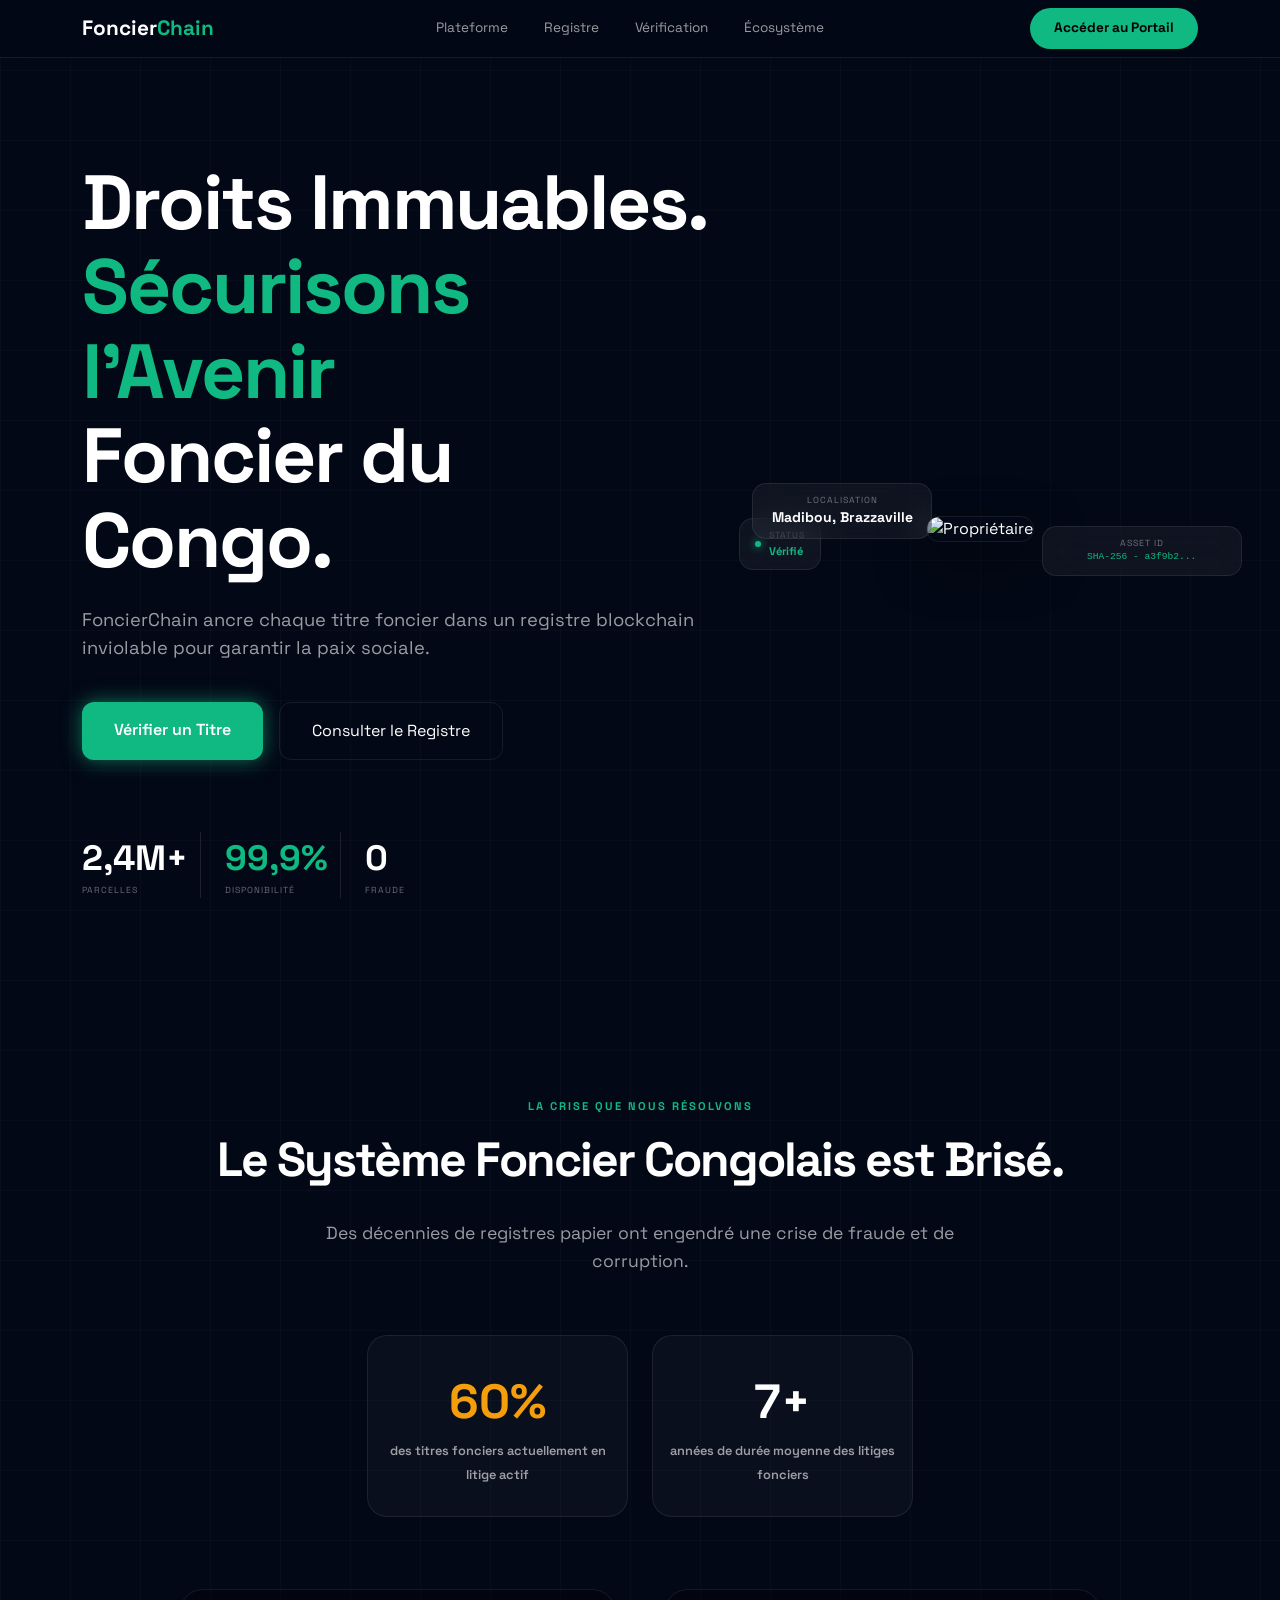
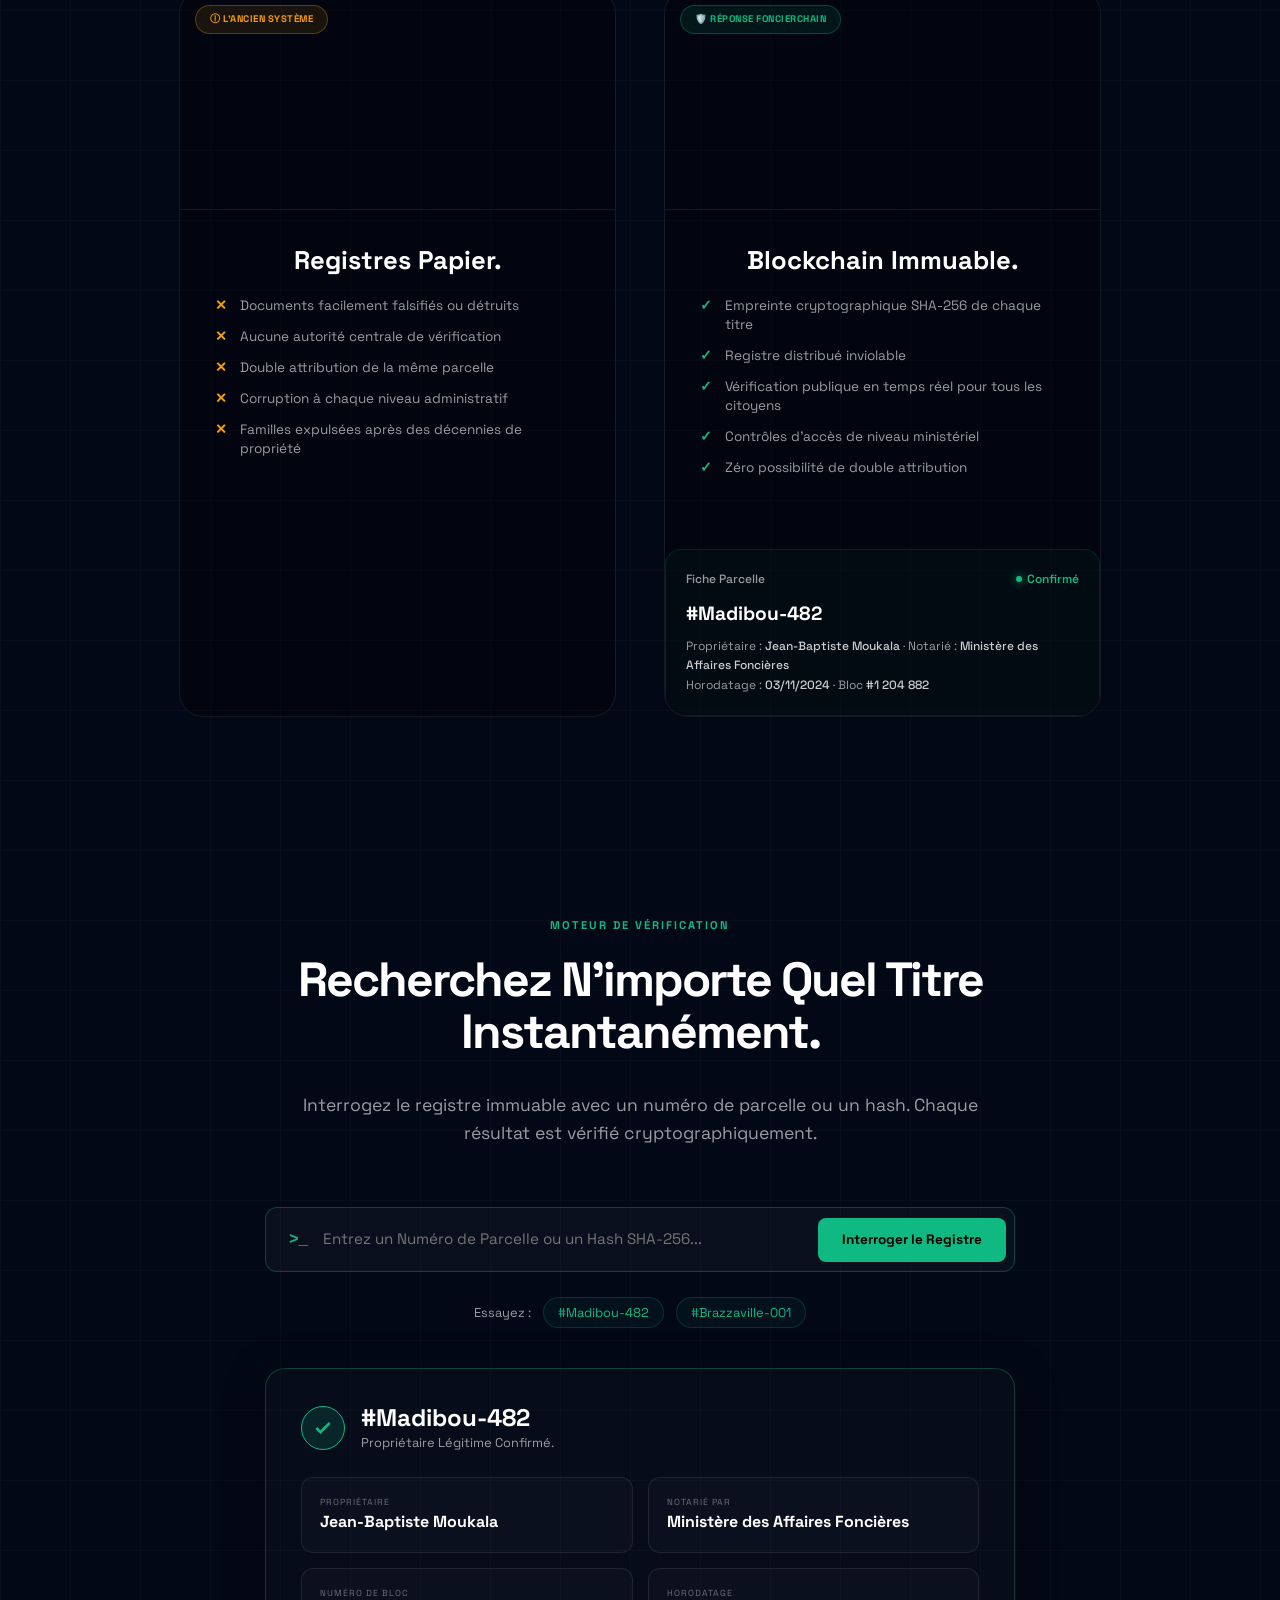
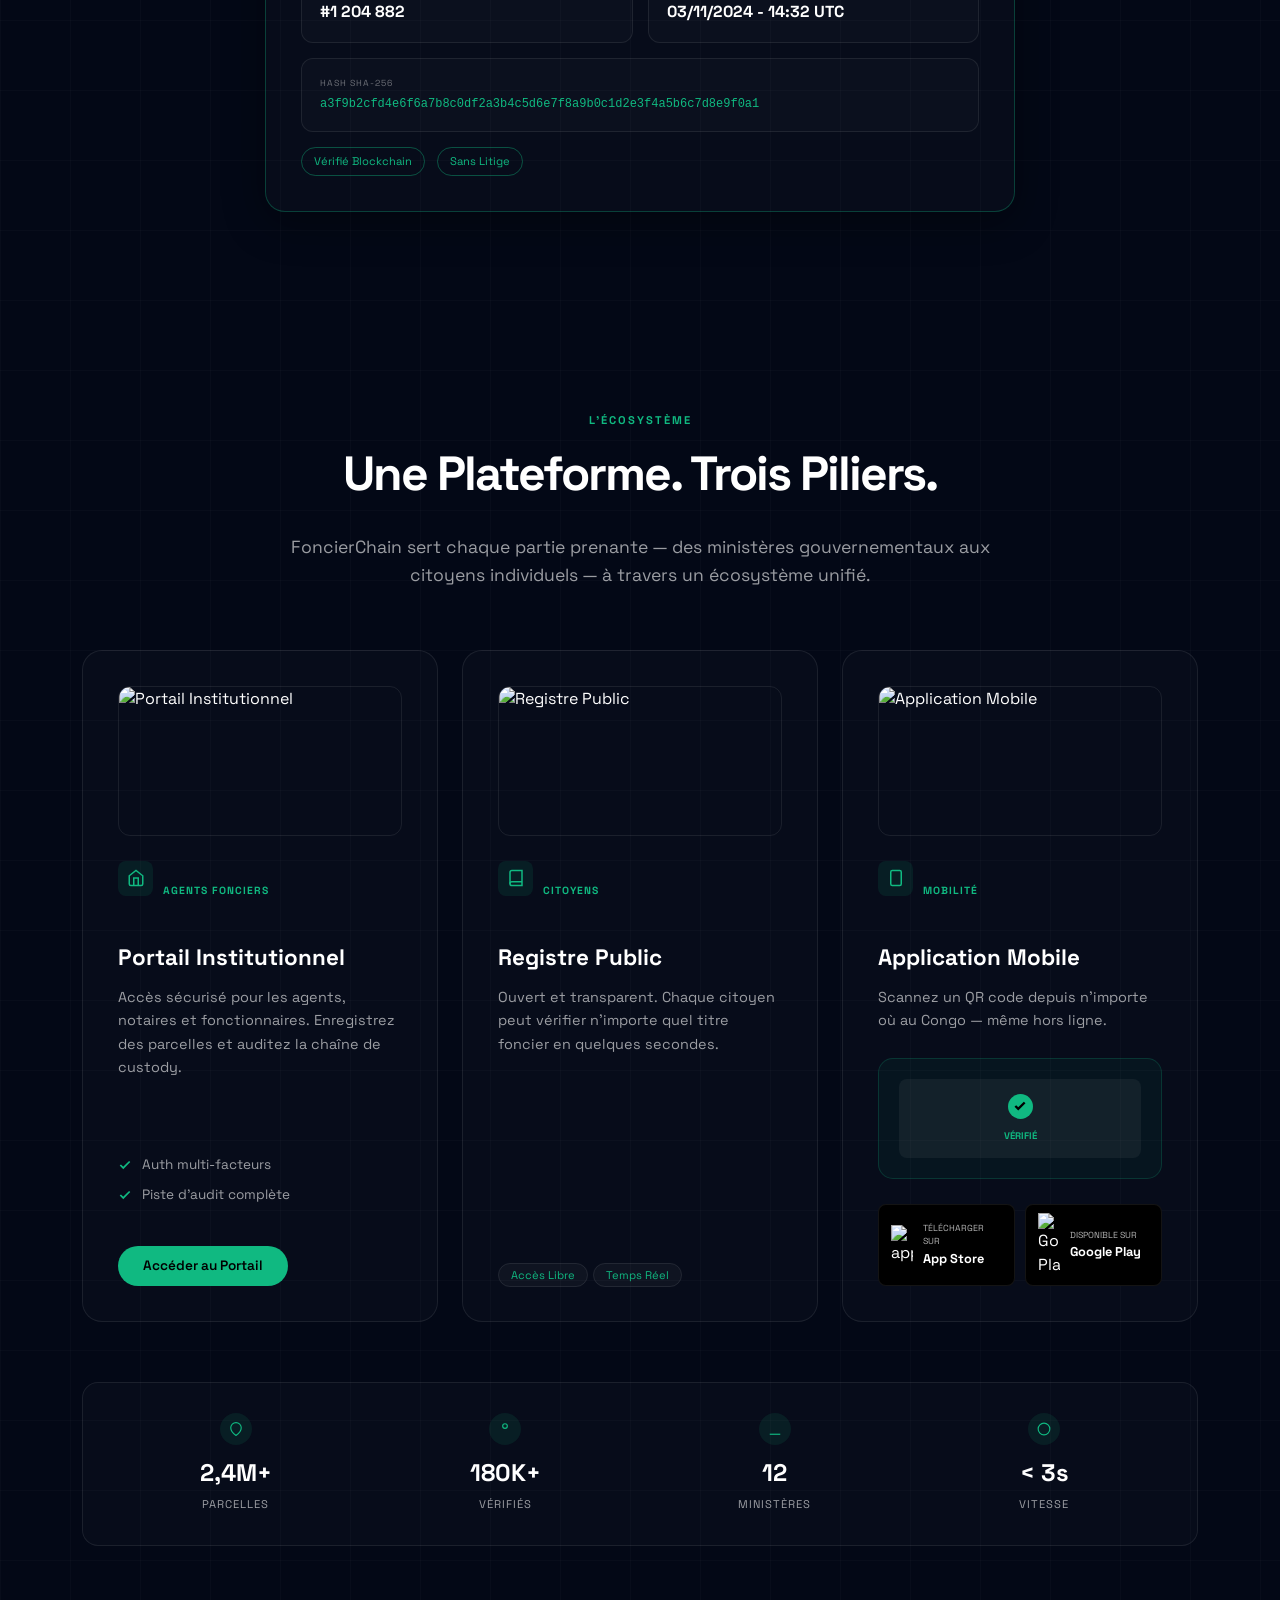
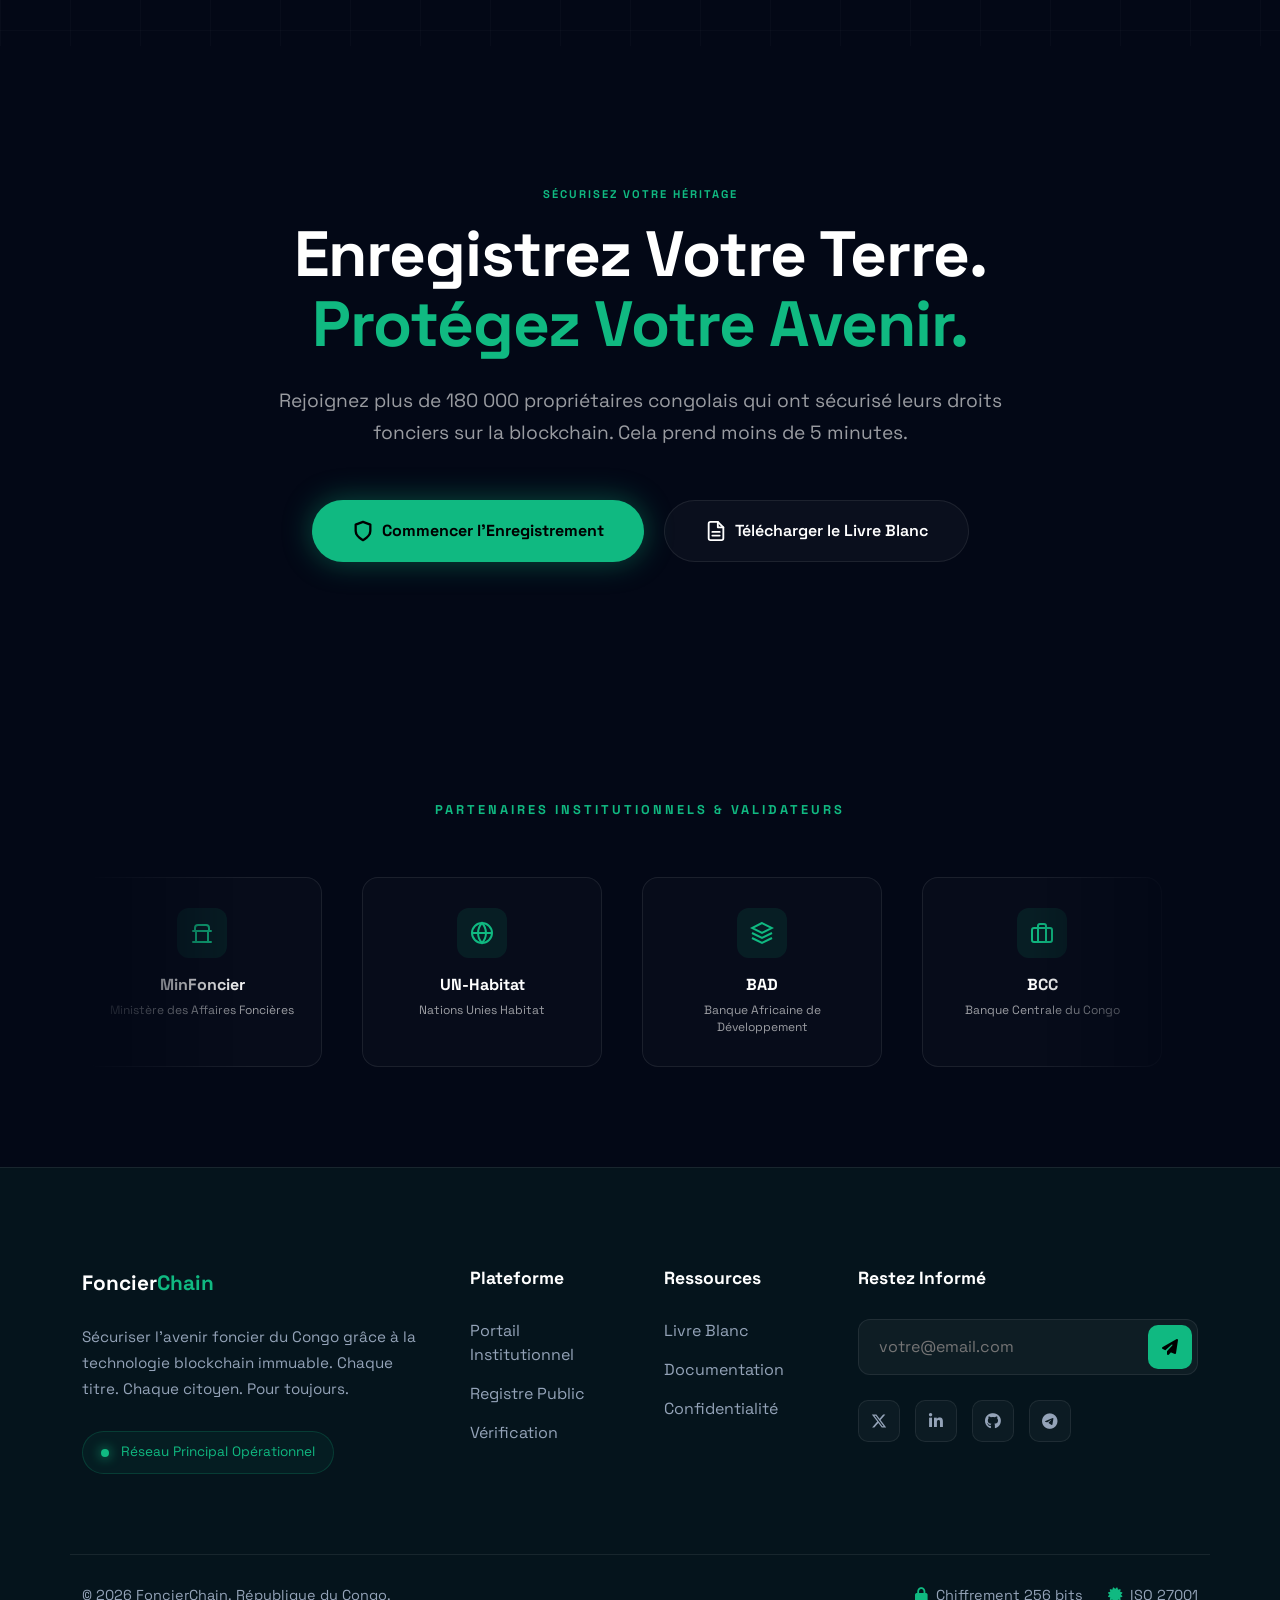
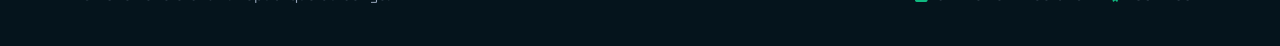
==== index.html @ ef0e886a "Update index.html" ====
<!DOCTYPE html>
<html lang="fr">
<head>
    <meta charset="UTF-8">
    <meta name="viewport" content="width=device-width, initial-scale=1.0">
    <title>FoncierChain | Registre Foncier Blockchain</title>
    
    <link href="https://cdn.jsdelivr.net/npm/bootstrap@5.3.0/dist/css/bootstrap.min.css" rel="stylesheet">
    <link href="https://fonts.googleapis.com/css2?family=Space+Grotesk:wght@300;400;500;600;700&display=swap" rel="stylesheet">
    <link rel="stylesheet" href="https://cdnjs.cloudflare.com/ajax/libs/font-awesome/6.4.0/css/all.min.css">
    <link rel="stylesheet" href="https://cdnjs.cloudflare.com/ajax/libs/font-awesome/6.4.0/css/all.min.css">
    
    <style>
        :root {
            --bg-deep: #030816;
            --accent-green: #10B981;
            --accent-orange: #F59E0B;
            --accent-glow: rgba(16, 185, 129, 0.6);
            --border-glass: rgba(255, 255, 255, 0.08);
            --bg-glass: rgba(255, 255, 255, 0.02);
            --text-muted: rgba(255, 255, 255, 0.6);
        }

        body {
            background-color: var(--bg-deep);
            color: #ffffff;
            font-family: 'Space Grotesk', sans-serif;
            margin: 0;
            padding: 0;
            overflow-x: hidden;
            background-image: 
                linear-gradient(rgba(255, 255, 255, 0.02) 1px, transparent 1px),
                linear-gradient(90deg, rgba(255, 255, 255, 0.02) 1px, transparent 1px);
            background-size: 70px 70px;
        }

        /* --- SYSTÈME DE LUCIOLES UNIFIÉ --- */
        #firefly-box { position: fixed; top: 0; left: 0; width: 100%; height: 100%; pointer-events: none; z-index: 1; }
        .firefly { position: absolute; width: 3px; height: 3px; background: var(--accent-green); border-radius: 50%; opacity: 0; animation: move-firefly linear infinite; box-shadow: 0 0 10px var(--accent-green); }
        @keyframes move-firefly {
            0% { transform: translate(0, 0); opacity: 0; }
            15% { opacity: 0.8; }
            85% { opacity: 0.8; }
            100% { transform: translate(var(--move-x), var(--move-y)); opacity: 0; }
        }

        /* --- NAVIGATION --- */
        header { 
            border-bottom: 1px solid var(--border-glass); 
            background: rgba(3, 8, 22, 0.85); 
            backdrop-filter: blur(15px); 
            -webkit-backdrop-filter: blur(15px);
            position: fixed; 
            width: 100%; 
            top: 0; 
            z-index: 1000; 
        }
        .navbar-brand { font-weight: 700; font-size: 1.3rem; }
        .navbar-brand span { color: var(--accent-green); }
        .nav-link { font-size: 0.85rem; color: var(--text-muted) !important; margin: 0 10px; transition: 0.3s; }
        .nav-link:hover { color: var(--accent-green) !important; }
        .btn-portal-nav { background: var(--accent-green); color: #000; font-weight: 700; border-radius: 50px; padding: 10px 24px; border: none; font-size: 0.85rem; transition: 0.3s; text-decoration: none; }
        .btn-portal-nav:hover { transform: scale(1.05); box-shadow: 0 0 15px var(--accent-glow); color: #000; }

        @media (max-width: 991.98px) {
            .navbar-collapse { background: rgba(3, 8, 22, 0.98); backdrop-filter: blur(15px); margin-top: 15px; padding: 20px; border-radius: 15px; border: 1px solid var(--border-glass); }
            .nav-link { padding: 12px 0; border-bottom: 1px solid rgba(255,255,255,0.05); }
        }

        /* --- TITRES DE SECTION --- */
        .section-tag { color: var(--accent-green); font-size: 0.7rem; font-weight: 700; letter-spacing: 2px; text-transform: uppercase; margin-bottom: 20px; text-align: center; display: block; }
        .section-title { font-size: clamp(2rem, 5vw, 3rem); font-weight: 700; line-height: 1.1; letter-spacing: -2px; text-align: center; margin-bottom: 2rem; }
        .section-desc { color: var(--text-muted); font-size: 1.1rem; line-height: 1.6; max-width: 700px; margin: 0 auto 60px; text-align: center; }

        /* --- SECTION 1 : HERO --- */
        .hero { padding: 160px 0 100px; position: relative; z-index: 2; }
        .hero h1 { font-size: clamp(2.5rem, 8vw, 4.8rem); font-weight: 700; line-height: 1.1; letter-spacing: -2px; margin-bottom: 1.5rem; }
        .hero-desc { color: var(--text-muted); font-size: clamp(1rem, 2vw, 1.15rem); max-width: 620px; margin-bottom: 40px; }
        .btn-verify { background: var(--accent-green); color: #fff; font-weight: 600; border-radius: 12px; padding: 16px 32px; border: none; box-shadow: 0 0 20px var(--accent-glow); transition: 0.3s; text-decoration: none; display: inline-block;}
        .btn-outline-custom { background: transparent; color: #fff; border: 1px solid var(--border-glass); border-radius: 12px; padding: 16px 32px; transition: 0.3s; text-decoration: none; display: inline-block; }
        
        .hero .img-container { position: relative; display: inline-block; width: 100%; max-width: 500px; }
        .main-img { width: 100%; border-radius: 40px; border: 1px solid var(--border-glass); box-shadow: 0 20px 50px rgba(0,0,0,0.5); }
        .floating-tag { background: rgba(255, 255, 255, 0.05); backdrop-filter: blur(15px); -webkit-backdrop-filter: blur(15px); border: 1px solid var(--border-glass); border-radius: 14px; padding: 10px 15px; position: absolute; z-index: 10; animation: float 6s ease-in-out infinite; }
        @keyframes float { 0%, 100% { transform: translateY(0); } 50% { transform: translateY(-10px); } }
        .tag-status-verif { top: 10%; left: -5%; }
        .tag-asset-id { top: 40%; right: -10%; width: 200px; }
        .tag-parcelle-madibou { bottom: 10%; left: -2%; width: 180px; }
        .stat-label-hero { font-size: 0.55rem; color: rgba(255,255,255,0.4); text-transform: uppercase; letter-spacing: 1px; display: block; }
        .stat-val { font-size: clamp(1.5rem, 4vw, 2.2rem); font-weight: 700; display: block; }

        /* --- SECTION 2 : CRISE --- */
        #crise { padding: 100px 0; position: relative; z-index: 2; }
        .content-card { background: rgba(0, 0, 0, 0.3); border: 1px solid var(--border-glass); border-radius: 24px; overflow: hidden; height: 100%; max-width: 520px; margin: 0 auto; position: relative; }
        .crise-img-container { position: relative; height: 220px; }
        .img-header-chaos, .img-header-solution { height: 100%; background-size: cover; background-position: center; border-bottom: 1px solid var(--border-glass); }
        .floating-badge { position: absolute; top: 15px; left: 15px; padding: 6px 14px; border-radius: 50px; font-size: 0.6rem; font-weight: 700; text-transform: uppercase; letter-spacing: 0.5px; backdrop-filter: blur(8px); display: flex; align-items: center; gap: 6px; }
        .badge-old { background: rgba(245, 158, 11, 0.1); border: 1px solid rgba(245, 158, 11, 0.3); color: var(--accent-orange); }
        .badge-new { background: rgba(16, 185, 129, 0.1); border: 1px solid rgba(16, 185, 129, 0.3); color: var(--accent-green); }
        .card-body-crise { padding: 35px; }
        .card-title-crise { font-size: 1.6rem; font-weight: 700; margin-bottom: 20px; }
        .crise-list { list-style: none; padding: 0; margin: 0; }
        .crise-list li { position: relative; padding-left: 25px; margin-bottom: 12px; font-size: 0.85rem; color: var(--text-muted); line-height: 1.4; }
        .chaos-item::before { content: " ✕ "; position: absolute; left: 0; color: var(--accent-orange); font-weight: 700; }
        .solution-item::before { content: " ✓ "; position: absolute; left: 0; color: var(--accent-green); font-weight: 700; }

                .fiche-parcelle {
            background: rgba(16, 185, 129, 0.03);
            border: 1px solid rgba(16, 185, 129, 0.15);
            border-radius: 16px;
            padding: 20px;
            margin-top: 25px;
            text-align: left;
            position: relative;
        }
        .fiche-header {
            display: flex;
            justify-content: space-between;
            align-items: center;
            margin-bottom: 12px;
        }
        .fiche-label { font-size: 0.75rem; color: var(--text-muted); font-weight: 500; }
        .status-dot { width: 6px; height: 6px; background: var(--accent-green); border-radius: 50%; display: inline-block; margin-right: 5px; box-shadow: 0 0 8px var(--accent-green); }
        .status-text { color: var(--accent-green); font-size: 0.75rem; font-weight: 600; }
        .parcelle-id { font-size: 1.2rem; font-weight: 700; color: #fff; margin-bottom: 8px; display: block; }
        .fiche-info { font-size: 0.75rem; color: var(--text-muted); line-height: 1.6; }
        .fiche-info strong { color: rgba(255,255,255,0.8); font-weight: 500; }

        /* --- STATISTIQUES --- */
        .stat-card {
            background: rgba(255, 255, 255, 0.03);
            border: 1px solid var(--border-glass);
            border-radius: 20px;
            padding: 30px 15px;
        }

        /* --- SECTION 3 : MOTEUR DE RECHERCHE --- */
        #verification { padding: 100px 0; position: relative; z-index: 2; }
        .search-bar-container { max-width: 750px; margin: 0 auto; }
        .search-input-wrapper { background: rgba(255, 255, 255, 0.03); border: 1px solid rgba(16, 185, 129, 0.3); border-radius: 12px; display: flex; align-items: center; padding: 8px; transition: 0.3s; }
        .search-input-wrapper:focus-within { border-color: var(--accent-green); box-shadow: 0 0 15px rgba(16, 185, 129, 0.1); }
        .search-prefix { color: var(--accent-green); padding-left: 15px; font-family: monospace; font-weight: bold; }
        .search-input { background: transparent; border: none; color: #fff; padding: 12px 15px; width: 100%; font-size: 0.95rem; }
        .search-input:focus { outline: none; }
        .btn-search { background: var(--accent-green); color: #000; border: none; border-radius: 8px; padding: 12px 24px; font-weight: 700; font-size: 0.85rem; display: flex; align-items: center; gap: 8px; transition: 0.3s; white-space: nowrap; }
        .suggestions { margin-top: 25px; font-size: 0.8rem; color: var(--text-muted); display: flex; align-items: center; justify-content: center; gap: 12px; }
        .chip { background: rgba(16, 185, 129, 0.05); color: var(--accent-green); border: 1px solid rgba(16, 185, 129, 0.2); padding: 5px 14px; border-radius: 50px; cursor: pointer; transition: 0.2s; }
        .result-card { background: var(--bg-glass); border: 1px solid rgba(16, 185, 129, 0.3); border-radius: 20px; max-width: 750px; margin: 40px auto 0; text-align: left; padding: 35px; box-shadow: 0 10px 40px rgba(0,0,0,0.4); }
        .info-grid { display: grid; grid-template-columns: 1fr 1fr; gap: 15px; margin-top: 25px; }
        .info-box { background: rgba(255, 255, 255, 0.02); border: 1px solid var(--border-glass); border-radius: 12px; padding: 18px; }
        .hash-box { background: rgba(255, 255, 255, 0.02); border: 1px solid var(--border-glass); border-radius: 12px; padding: 18px; margin-top: 15px; }
        .hash-value { font-family: monospace; color: var(--accent-green); font-size: 0.75rem; word-break: break-all; margin-top: 5px; }
        .status-tag { border: 1px solid rgba(16, 185, 129, 0.4); color: var(--accent-green); font-size: 0.7rem; padding: 5px 12px; border-radius: 50px; margin-right: 8px; margin-top: 15px; display: inline-block; }

        /* --- SECTION 4 : ÉCOSYSTÈME --- */
        #ecosysteme { padding: 100px 0; position: relative; z-index: 2; }
        .pillar-card { background: var(--bg-glass); border: 1px solid var(--border-glass); border-radius: 20px; height: 100%; padding: 35px; text-align: left; transition: 0.3s; display: flex; flex-direction: column; }
        .pillar-card:hover { border-color: rgba(16, 185, 129, 0.3); transform: translateY(-5px); }
        .pillar-icon-box { background: rgba(16, 185, 129, 0.1); border-radius: 8px; width: 35px; height: 35px; display: flex; align-items: center; justify-content: center; margin-bottom: 25px; color: var(--accent-green); }
        .pillar-tag { color: var(--accent-green); font-size: 0.65rem; font-weight: 700; letter-spacing: 1px; text-transform: uppercase; margin-left: 10px; }
        .pillar-title { font-size: 1.4rem; font-weight: 700; margin-bottom: 15px; }
        .pillar-text { color: var(--text-muted); font-size: 0.9rem; line-height: 1.6; margin-bottom: 25px; flex-grow: 1; }
        .feature-list { list-style: none; padding: 0; margin-bottom: 30px; }
        .feature-list li { font-size: 0.85rem; color: var(--text-muted); margin-bottom: 10px; display: flex; align-items: center; gap: 10px; }
        .btn-pillar { background: var(--accent-green); color: #000; border: none; border-radius: 50px; padding: 10px 25px; font-weight: 600; font-size: 0.85rem; display: inline-flex; align-items: center; gap: 10px; text-decoration: none; width: fit-content; transition: 0.3s; }
        .btn-pillar:hover { transform: scale(1.05); color: #000; }
        .pillar-img { width: 100%; height: 150px; object-fit: cover; border-radius: 12px; margin-bottom: 25px; border: 1px solid var(--border-glass); }
        .mini-badge { background: rgba(255,255,255,0.03); border: 1px solid var(--border-glass); color: var(--accent-green); font-size: 0.7rem; padding: 4px 12px; border-radius: 50px; margin-right: 5px; }
        
        /* Stats Bar & Store Buttons */
        .mobile-preview { background: rgba(16, 185, 129, 0.05); border: 1px solid rgba(16, 185, 129, 0.2); border-radius: 15px; padding: 20px; text-align: center; margin-bottom: 25px; }
        .store-btns { display: flex; gap: 10px; }
        .btn-store { background: #000; border: 1px solid var(--border-glass); color: #fff; padding: 8px 12px; border-radius: 8px; display: flex; align-items: center; gap: 10px; text-decoration: none; flex: 1; transition: 0.3s; }
        .btn-store:hover { border-color: var(--accent-green); background: #050a18; }
        .store-main { font-size: 0.8rem; font-weight: 700; display: block; }
        .store-sub { font-size: 0.55rem; text-transform: uppercase; opacity: 0.7; display: block; }
        .stats-bar { background: rgba(255, 255, 255, 0.02); border: 1px solid var(--border-glass); border-radius: 16px; padding: 30px; margin-top: 60px; }
        .stat-item { text-align: center; }
        .stat-icon-circle { color: var(--accent-green); background: rgba(16, 185, 129, 0.1); width: 32px; height: 32px; border-radius: 50%; display: flex; align-items: center; justify-content: center; margin: 0 auto 10px; }
        .stat-label-footer { font-size: 0.7rem; color: var(--text-muted); text-transform: uppercase; letter-spacing: 1px; }

        /* --- SECTION 5 : CTA TRANSITION --- */
        .cta-transition {
            padding: 140px 0;
            position: relative;
            background-color: var(--bg-deep);
            overflow: hidden;
            display: flex;
            align-items: center;
            justify-content: center;
            z-index: 2;
        }
        #particles-js { position: absolute; top: 0; left: 0; width: 100%; height: 100%; z-index: 1; }
        .cta-content { position: relative; z-index: 10; }
        .cta-title { font-size: clamp(2.5rem, 6vw, 4rem); font-weight: 800; line-height: 1.1; margin-bottom: 25px; letter-spacing: -1px; }
        .text-accent { color: var(--accent-green); }
        .cta-desc { color: var(--text-muted); font-size: 1.2rem; max-width: 750px; margin: 0 auto 50px; line-height: 1.7; }
        .cta-btns-group { display: flex; justify-content: center; gap: 20px; flex-wrap: wrap; }
        .btn-main { background-color: var(--accent-green); color: #000 !important; padding: 18px 40px; border-radius: 50px; font-weight: 700; text-decoration: none; display: inline-flex; align-items: center; box-shadow: 0 0 30px rgba(16, 185, 129, 0.4); transition: all 0.3s cubic-bezier(0.4, 0, 0.2, 1); }
        .btn-main:hover { transform: translateY(-5px); box-shadow: 0 0 50px rgba(16, 185, 129, 0.6); background-color: #0ea371; }
        .btn-secondary-outline { background: rgba(255, 255, 255, 0.03); color: #fff !important; border: 1px solid var(--border-glass); padding: 18px 40px; border-radius: 50px; font-weight: 600; text-decoration: none; display: inline-flex; align-items: center; transition: all 0.3s ease; }
        .btn-secondary-outline:hover { background: rgba(255, 255, 255, 0.08); border-color: rgba(255, 255, 255, 0.3); transform: translateY(-5px); }

        @media (max-width: 991.98px) {
            .hero { text-align: center; padding-top: 120px; }
            .hero-desc { margin: 0 auto 40px; }
            .info-grid { grid-template-columns: 1fr; }
            .search-input-wrapper { flex-direction: column; padding: 10px; }
            .btn-search { width: 100%; margin-top: 10px; justify-content: center; }
            .store-btns { flex-direction: column; }
            .stats-bar .row > div { border-bottom: 1px solid var(--border-glass); padding: 20px 0; }
            .stats-bar .row > div:last-child { border: none; }
            .cta-btns-group { flex-direction: column; align-items: center; }
            .btn-main, .btn-secondary-outline { width: 100%; max-width: 400px; justify-content: center; }
        }

                /* --- SECTION PARTENAIRES FUSIONNÉE --- */
        .partners-section {
            padding: 100px 0;
            position: relative;
            background-color: var(--bg-deep);
            overflow: hidden;
        }

        #particles-js-partners {
            position: absolute;
            top: 0; left: 0; width: 100%; height: 100%;
            z-index: 1;
        }

        .partners-content {
            position: relative;
            z-index: 10;
        }

        .partners-label {
            text-align: center;
            text-transform: uppercase;
            font-size: 0.8rem;
            letter-spacing: 3px;
            color: var(--accent-green);
            font-weight: 700;
            margin-bottom: 60px;
        }

        .marquee-wrapper {
            position: relative;
            width: 100%;
            mask-image: linear-gradient(to right, transparent, black 15%, black 85%, transparent);
            -webkit-mask-image: linear-gradient(to right, transparent, black 15%, black 85%, transparent);
        }

        .marquee-content {
            display: flex;
            gap: 40px;
            animation: scroll-left 40s linear infinite;
            width: max-content;
        }

        @keyframes scroll-left {
            0% { transform: translateX(0); }
            100% { transform: translateX(-50%); }
        }

        .partner-card {
            flex: 0 0 auto;
            width: 240px;
            background: rgba(255, 255, 255, 0.02);
            border: 1px solid var(--border-glass);
            border-radius: 16px;
            padding: 30px 20px;
            text-align: center;
            transition: all 0.4s cubic-bezier(0.175, 0.885, 0.32, 1.275);
            backdrop-filter: blur(5px);
        }

        .partner-card:hover {
            transform: translateY(-10px);
            border-color: var(--accent-green);
            background: rgba(16, 185, 129, 0.05);
        }

        .logo-placeholder {
            width: 50px;
            height: 50px;
            background: rgba(16, 185, 129, 0.1);
            border-radius: 12px;
            margin: 0 auto 15px;
            display: flex;
            align-items: center;
            justify-content: center;
            color: var(--accent-green);
        }

        .partner-name { font-weight: 700; font-size: 1rem; margin-bottom: 5px; }
        .partner-desc { font-size: 0.75rem; color: var(--text-muted); line-height: 1.4; }
        
        /* --- FOOTER FINAL (PROPRE AU FICHIER 1.DOCX) --- */
        .main-footer {
            position: relative;
            padding: 100px 0 40px;
            background-color: #05141c; /* La couleur exacte de votre fichier */
            border-top: 1px solid rgba(255, 255, 255, 0.08);
            overflow: hidden;
            color: #ffffff;
        }

        #particles-footer {
            position: absolute;
            top: 0; left: 0; width: 100%; height: 100%;
            z-index: 1;
        }

        .footer-content { position: relative; z-index: 10; }
        .footer-logo { font-size: 1.6rem; font-weight: 800; display: flex; align-items: center; gap: 12px; margin-bottom: 25px; }
        .logo-box { width: 32px; height: 32px; background: #10b981; border-radius: 6px; display: flex; align-items: center; justify-content: center; color: #000; }
        .footer-desc { color: #94a3b8; font-size: 0.95rem; line-height: 1.7; margin-bottom: 30px; max-width: 350px; }

        .network-status { display: inline-flex; align-items: center; padding: 10px 18px; background: rgba(16, 185, 129, 0.06); border: 1px solid rgba(16, 185, 129, 0.2); border-radius: 50px; font-size: 0.85rem; color: #10b981; }
        .pulse-dot { width: 8px; height: 8px; background: #10b981; border-radius: 50%; margin-right: 12px; box-shadow: 0 0 12px #10b981; animation: pulse-green 2s infinite; }

        @keyframes pulse-green {
            0% { transform: scale(0.9); opacity: 0.7; }
            50% { transform: scale(1.2); opacity: 1; }
            100% { transform: scale(0.9); opacity: 0.7; }
        }

        .footer-title { font-size: 1.1rem; font-weight: 700; margin-bottom: 30px; }
        .footer-list { list-style: none; padding: 0; }
        .footer-list li { margin-bottom: 15px; }
        .footer-list a { color: #94a3b8; text-decoration: none; transition: 0.3s; }
        .footer-list a:hover { color: #10b981; padding-left: 5px; }

        .newsletter-form { position: relative; margin-top: 20px; }
        .newsletter-input { width: 100%; background: rgba(255, 255, 255, 0.04); border: 1px solid rgba(255, 255, 255, 0.08); padding: 15px 60px 15px 20px; border-radius: 12px; color: #fff; outline: none; }
        .newsletter-btn { position: absolute; right: 6px; top: 6px; background: #10b981; border: none; width: 44px; height: 44px; border-radius: 10px; color: #000; display: flex; align-items: center; justify-content: center; }

        .social-row { display: flex; gap: 15px; margin-top: 25px; }
        .social-btn { width: 42px; height: 42px; background: rgba(255, 255, 255, 0.03); border: 1px solid rgba(255, 255, 255, 0.08); border-radius: 10px; display: flex; align-items: center; justify-content: center; color: #94a3b8; transition: 0.3s; text-decoration: none; }
        .social-btn:hover { border-color: #10b981; color: #10b981; background: rgba(16, 185, 129, 0.08); }

        .bottom-bar { margin-top: 80px; padding-top: 30px; border-top: 1px solid rgba(255, 255, 255, 0.08); color: #94a3b8; font-size: 0.9rem; }
        .cert-icons { display: flex; gap: 25px; justify-content: flex-end; }
        .cert-item { display: flex; align-items: center; gap: 8px; }
        

    </style>
</head>
<body>

    <div id="firefly-box"></div>

    <header>
        <nav class="navbar navbar-expand-lg navbar-dark">
            <div class="container">
                <a class="navbar-brand" href="#">Foncier<span>Chain</span></a>
                <button class="navbar-toggler" type="button" data-bs-toggle="collapse" data-bs-target="#navbarNav">
                    <span class="navbar-toggler-icon"></span>
                </button>
                <div class="collapse navbar-collapse" id="navbarNav">
                    <ul class="navbar-nav mx-auto">
                        <li class="nav-item"><a class="nav-link" href="#hero">Plateforme</a></li>
                        <li class="nav-item"><a class="nav-link" href="#crise">Registre</a></li>
                        <li class="nav-item"><a class="nav-link" href="#verification">Vérification</a></li>
                        <li class="nav-item"><a class="nav-link" href="#ecosysteme">Écosystème</a></li>
                    </ul>
                    <div class="d-flex">
                        <a href="#" class="btn-portal-nav">Accéder au Portail</a>
                    </div>
                </div>
            </div>
        </nav>
    </header>

    <main>
        <section class="hero" id="hero">
            <div class="container">
                <div class="row align-items-center g-5">
                    <div class="col-lg-7 order-2 order-lg-1">
                        <h1>Droits Immuables.<br><span style="color: var(--accent-green)">Sécurisons l'Avenir</span><br>Foncier du Congo.</h1>
                        <p class="hero-desc">FoncierChain ancre chaque titre foncier dans un registre blockchain inviolable pour garantir la paix sociale.</p>
                        <div class="d-flex flex-wrap gap-3 mb-5">
                            <a href="#verification" class="btn-verify">Vérifier un Titre</a>
                            <a href="#" class="btn-outline-custom">Consulter le Registre</a>
                        </div>
                        <div class="row g-4 mt-2 justify-content-center justify-content-lg-start">
                            <div class="col-4 col-md-auto"><span class="stat-val">2,4M+</span><span class="stat-label-hero">Parcelles</span></div>
                            <div class="col-4 col-md-auto border-start border-white border-opacity-10 ps-4"><span class="stat-val" style="color: var(--accent-green)">99,9%</span><span class="stat-label-hero">Disponibilité</span></div>
                            <div class="col-4 col-md-auto border-start border-white border-opacity-10 ps-4"><span class="stat-val">0</span><span class="stat-label-hero">Fraude</span></div>
                        </div>
                    </div>
                    <div class="col-lg-5 order-1 order-lg-2 text-center">
                        <div class="img-container mx-auto">
                            <img src="Images/img1.png" class="main-img" alt="Propriétaire">
                            <div class="floating-tag tag-status-verif d-flex align-items-center gap-2">
                                <div style="width: 6px; height: 6px; background: var(--accent-green); border-radius: 50%; box-shadow: 0 0 8px var(--accent-green);"></div>
                                <div class="text-start"><span class="stat-label-hero">STATUS</span><div class="fw-bold" style="color: var(--accent-green); font-size: 0.7rem;">Vérifié</div></div>
                            </div>
                            <div class="floating-tag tag-asset-id"><span class="stat-label-hero">ASSET ID</span><div style="font-family: monospace; font-size: 0.6rem; color: var(--accent-green);">SHA-256 - a3f9b2...</div></div>
                            <div class="floating-tag tag-parcelle-madibou"><span class="stat-label-hero">LOCALISATION</span><div class="small fw-bold">Madibou, Brazzaville</div></div>
                        </div>
                    </div>
                </div>
            </div>
        </section>

        <section id="crise">
            <div class="container text-center">
                <span class="section-tag">LA CRISE QUE NOUS RÉSOLVONS</span>
                <h2 class="section-title">Le Système Foncier Congolais est Brisé.</h2>
                <p class="section-desc">Des décennies de registres papier ont engendré une crise de fraude et de corruption.</p>
                <div class="row g-4 mb-5 pb-4 justify-content-center text-center">
                    <div class="col-6 col-md-4 col-lg-3">
                        <div class="stat-card">
                            <span style="font-size: 3rem; font-weight: 700; color: var(--accent-orange); display: block;">60%</span>
                            <span style="font-size: 0.8rem; font-weight: 600; color: var(--text-muted);">des titres fonciers actuellement en litige actif</span>
                        </div>
                    </div>
                    <div class="col-6 col-md-4 col-lg-3">
                        <div class="stat-card">
                            <span style="font-size: 3rem; font-weight: 700; color: #fff; display: block;">7+</span>
                            <span style="font-size: 0.8rem; font-weight: 600; color: var(--text-muted);">années de durée moyenne des litiges fonciers</span>
                        </div>
                    </div>
                </div>
                <div class="row g-5 justify-content-center">
                    <div class="col-12 col-lg-5">
                        <div class="content-card">
                            <div class="crise-img-container"><div class="img-header-chaos" style="background-image: url('Images/img2.png');"></div><span class="floating-badge badge-old"> ⓘ L'ANCIEN SYSTÈME</span></div>
                            <div class="card-body-crise"><h3 class="card-title-crise">Registres Papier.</h3><ul class="crise-list text-start">                                    <li class="chaos-item">Documents facilement falsifiés ou détruits</li>
                                    <li class="chaos-item">Aucune autorité centrale de vérification</li>
                                    <li class="chaos-item">Double attribution de la même parcelle</li>
                                    <li class="chaos-item">Corruption à chaque niveau administratif</li>
                                    <li class="chaos-item">Familles expulsées après des décennies de propriété</li></ul></div>
                        </div>
                    </div>
                    <div class="col-12 col-lg-5">
                        <div class="content-card">
                            <div class="crise-img-container"><div class="img-header-solution" style="background-image: url('Images/img3.png');"></div><span class="floating-badge badge-new"> 🛡️ RÉPONSE FONCIERCHAIN</span></div>
                            <div class="card-body-crise"><h3 class="card-title-crise">Blockchain Immuable.</h3><ul class="crise-list text-start"><li class="solution-item">Empreinte cryptographique SHA-256 de chaque titre</li>
                                    <li class="solution-item">Registre distribué inviolable</li>
                                    <li class="solution-item">Vérification publique en temps réel pour tous les citoyens</li>
                                    <li class="solution-item">Contrôles d'accès de niveau ministériel</li>
                                    <li class="solution-item">Zéro possibilité de double attribution</li></ul>
                            </div>
                            <div class="fiche-parcelle">
                                    <div class="fiche-header">
                                        <span class="fiche-label">Fiche Parcelle</span>
                                        <div class="d-flex align-items-center">
                                            <span class="status-dot"></span>
                                            <span class="status-text">Confirmé</span>
                                        </div>
                                    </div>
                                    <span class="parcelle-id">#Madibou-482</span>
                                    <div class="fiche-info">
                                        Propriétaire : <strong>Jean-Baptiste Moukala</strong> · Notarié : <strong>Ministère des Affaires Foncières</strong><br>
                                        Horodatage : <strong>03/11/2024</strong> · Bloc <strong>#1 204 882</strong>
                                    </div>
                            </div>
                        </div>
                    </div>
                </div>
            </div>
        </section>

        <section id="verification">
            <div class="container text-center">
                <span class="section-tag">MOTEUR DE VÉRIFICATION</span>
                <h2 class="section-title">Recherchez N'importe Quel Titre<br>Instantanément.</h2>
                <p class="section-desc">Interrogez le registre immuable avec un numéro de parcelle ou un hash. Chaque résultat est vérifié cryptographiquement.</p>
                <div class="search-bar-container">
                    <div class="search-input-wrapper">
                        <span class="search-prefix">>_</span>
                        <input type="text" class="search-input" placeholder="Entrez un Numéro de Parcelle ou un Hash SHA-256...">
                        <button class="btn-search">Interroger le Registre</button>
                    </div>
                    <div class="suggestions">
                        <span>Essayez :</span>
                        <span class="chip">#Madibou-482</span>
                        <span class="chip">#Brazzaville-001</span>
                    </div>
                </div>
                <div class="result-card">
                    <div class="d-flex align-items-center gap-3 mb-4">
                        <div style="width: 44px; height: 44px; background: rgba(16, 185, 129, 0.15); border: 1px solid var(--accent-green); border-radius: 50%; display: flex; align-items: center; justify-content: center; color: var(--accent-green);">
                            <svg width="20" height="20" viewBox="0 0 24 24" fill="none" stroke="currentColor" stroke-width="3"><polyline points="20 6 9 17 4 12"></polyline></svg>
                        </div>
                        <div>
                            <h3 class="m-0 fw-bold fs-4">#Madibou-482</h3>
                            <div style="color: var(--text-muted); font-size: 0.8rem;">Propriétaire Légitime Confirmé.</div>
                        </div>
                    </div>
                    <div class="info-grid">
                        <div class="info-box"><span class="stat-label-hero">PROPRIÉTAIRE</span><div class="fw-bold">Jean-Baptiste Moukala</div></div>
                        <div class="info-box"><span class="stat-label-hero">NOTARIÉ PAR</span><div class="fw-bold">Ministère des Affaires Foncières</div></div>
                        <div class="info-box"><span class="stat-label-hero">NUMÉRO DE BLOC</span><div class="fw-bold">#1 204 882</div></div>
                        <div class="info-box"><span class="stat-label-hero">HORODATAGE</span><div class="fw-bold">03/11/2024 - 14:32 UTC</div></div>
                    </div>
                    <div class="hash-box">
                        <span class="stat-label-hero">HASH SHA-256</span>
                        <div class="hash-value">a3f9b2cfd4e6f6a7b8c0df2a3b4c5d6e7f8a9b0c1d2e3f4a5b6c7d8e9f0a1</div>
                    </div>
                    <span class="status-tag">Vérifié Blockchain</span>
                    <span class="status-tag">Sans Litige</span>
                </div>
            </div>
        </section>

        <section id="ecosysteme">
            <div class="container text-center">
                <span class="section-tag">L'ÉCOSYSTÈME</span>
                <h2 class="section-title">Une Plateforme. Trois Piliers.</h2>
                <p class="section-desc">FoncierChain sert chaque partie prenante — des ministères gouvernementaux aux citoyens individuels — à travers un écosystème unifié.</p>
                <div class="row g-4">
                    <div class="col-lg-4">
                        <div class="pillar-card">
                            <img src="Images/img4.png" alt="Portail Institutionnel" class="pillar-img">
                            <div class="d-flex align-items-center mb-4">
                                <div class="pillar-icon-box"><svg width="18" height="18" viewBox="0 0 24 24" fill="none" stroke="currentColor" stroke-width="2"><path d="M3 9l9-7 9 7v11a2 2 0 0 1-2 2H5a2 2 0 0 1-2-2z"></path><polyline points="9 22 9 12 15 12 15 22"></polyline></svg></div>
                                <span class="pillar-tag">Agents Fonciers</span>
                            </div>
                            <h3 class="pillar-title">Portail Institutionnel</h3>
                            <p class="pillar-text">Accès sécurisé pour les agents, notaires et fonctionnaires. Enregistrez des parcelles et auditez la chaîne de custody.</p>
                            <ul class="feature-list">
                                <li><svg width="14" height="14" viewBox="0 0 24 24" fill="none" stroke="var(--accent-green)" stroke-width="3"><polyline points="20 6 9 17 4 12"></polyline></svg> Auth multi-facteurs</li>
                                <li><svg width="14" height="14" viewBox="0 0 24 24" fill="none" stroke="var(--accent-green)" stroke-width="3"><polyline points="20 6 9 17 4 12"></polyline></svg> Piste d'audit complète</li>
                            </ul>
                            <a href="#" class="btn-pillar">Accéder au Portail</a>
                        </div>
                    </div>
                    <div class="col-lg-4">
                        <div class="pillar-card">
                            <img src="Images/img5.png" alt="Registre Public" class="pillar-img">
                            <div class="d-flex align-items-center mb-4">
                                <div class="pillar-icon-box"><svg width="18" height="18" viewBox="0 0 24 24" fill="none" stroke="currentColor" stroke-width="2"><path d="M4 19.5A2.5 2.5 0 0 1 6.5 17H20"></path><path d="M6.5 2H20v20H6.5A2.5 2.5 0 0 1 4 19.5v-15A2.5 2.5 0 0 1 6.5 2z"></path></svg></div>
                                <span class="pillar-tag">Citoyens</span>
                            </div>
                            <h3 class="pillar-title">Registre Public</h3>
                            <p class="pillar-text">Ouvert et transparent. Chaque citoyen peut vérifier n'importe quel titre foncier en quelques secondes.</p>
                            <div class="mt-4"><span class="mini-badge">Accès Libre</span><span class="mini-badge">Temps Réel</span></div>
                        </div>
                    </div>
                    <div class="col-lg-4">
                        <div class="pillar-card">
                            <img src="Images/img6.png" alt="Application Mobile" class="pillar-img">
                            <div class="d-flex align-items-center mb-4">
                                <div class="pillar-icon-box"><svg width="18" height="18" viewBox="0 0 24 24" fill="none" stroke="currentColor" stroke-width="2"><rect x="5" y="2" width="14" height="20" rx="2" ry="2"></rect><line x1="12" y1="18" x2="12.01" y2="18"></line></svg></div>
                                <span class="pillar-tag">Mobilité</span>
                            </div>
                            <h3 class="pillar-title">Application Mobile</h3>
                            <p class="pillar-text">Scannez un QR code depuis n'importe où au Congo — même hors ligne.</p>
                            <div class="mobile-preview">
                                <div style="background:rgba(255,255,255,0.05); border-radius: 8px; padding: 15px;">
                                    <div style="width: 25px; height: 25px; background:var(--accent-green); border-radius:50%; margin: 0 auto 10px; display:flex; align-items:center; justify-content:center;"><svg width="14" height="14" viewBox="0 0 24 24" fill="none" stroke="#000" stroke-width="4"><polyline points="20 6 9 17 4 12"></polyline></svg></div>
                                    <div style="font-size: 0.6rem; color: var(--accent-green); font-weight:700;">VÉRIFIÉ</div>
                                </div>
                            </div>
                             <div class="store-btns">
                        <a href="#" class="btn-store">
                            <img src="Images/apple-logo.svg" alt="applestore" style="width: 22px;">
                            <div class="store-text-box">
                                <span class="store-sub">Télécharger sur</span>
                                <span class="store-main">App Store</span>
                            </div>
                        </a>
                        <a href="#" class="btn-store">
                            <img src="https://upload.wikimedia.org/wikipedia/commons/d/d0/Google_Play_Arrow_logo.svg" alt="Google Play" style="width: 22px;">
                            <div class="store-text-box">
                                <span class="store-sub">Disponible sur</span>
                                <span class="store-main">Google Play</span>
                            </div>
                        </a>
                    </div>
                        </div>
                    </div>
                </div>
                <div class="stats-bar">
                    <div class="row align-items-center">
                        <div class="col-6 col-lg-3"><div class="stat-item"><div class="stat-icon-circle"><svg width="14" height="14" viewBox="0 0 24 24" fill="none" stroke="currentColor" stroke-width="2"><path d="M21 10c0 7-9 13-9 13s-9-6-9-13a9 9 0 0 1 18 0z"></path></svg></div><span class="stat-val" style="font-size: 1.5rem;">2,4M+</span><span class="stat-label-footer">Parcelles</span></div></div>
                        <div class="col-6 col-lg-3"><div class="stat-item"><div class="stat-icon-circle"><svg width="14" height="14" viewBox="0 0 24 24" fill="none" stroke="currentColor" stroke-width="2"><circle cx="12" cy="7" r="4"></circle></svg></div><span class="stat-val" style="font-size: 1.5rem;">180K+</span><span class="stat-label-footer">Vérifiés</span></div></div>
                        <div class="col-6 col-lg-3"><div class="stat-item"><div class="stat-icon-circle"><svg width="14" height="14" viewBox="0 0 24 24" fill="none" stroke="currentColor" stroke-width="2"><path d="M3 21h18"></path></svg></div><span class="stat-val" style="font-size: 1.5rem;">12</span><span class="stat-label-footer">Ministères</span></div></div>
                        <div class="col-6 col-lg-3"><div class="stat-item"><div class="stat-icon-circle"><svg width="14" height="14" viewBox="0 0 24 24" fill="none" stroke="currentColor" stroke-width="2"><circle cx="12" cy="12" r="10"></circle></svg></div><span class="stat-val" style="font-size: 1.5rem;"> < 3s</span><span class="stat-label-footer">Vitesse</span></div></div>
                    </div>
                </div>
            </div>
        </section>

        <section class="cta-transition">
            <div id="particles-js"></div>
            <div class="container text-center cta-content">
                <div class="section-tag mb-3">Sécurisez votre héritage</div>
                <h2 class="cta-title">Enregistrez Votre Terre. <br><span class="text-accent">Protégez Votre Avenir.</span></h2>
                <p class="cta-desc">Rejoignez plus de 180 000 propriétaires congolais qui ont sécurisé leurs droits fonciers sur la blockchain. Cela prend moins de 5 minutes.</p>
                <div class="cta-btns-group">
                    <a href="#" class="btn-main">
                        <svg width="22" height="22" viewBox="0 0 24 24" fill="none" stroke="currentColor" stroke-width="2.5" stroke-linecap="round" stroke-linejoin="round" class="me-2"><path d="M12 22s8-4 8-10V5l-8-3-8 3v7c0 6 8 10 8 10z"></path></svg>
                        Commencer l'Enregistrement
                    </a>
                    <a href="#" class="btn-secondary-outline">
                        <svg width="22" height="22" viewBox="0 0 24 24" fill="none" stroke="currentColor" stroke-width="2" stroke-linecap="round" stroke-linejoin="round" class="me-2"><path d="M14 2H6a2 2 0 0 0-2 2v16a2 2 0 0 0 2 2h12a2 2 0 0 0 2-2V8z"></path><polyline points="14 2 14 8 20 8"></polyline><line x1="16" y1="13" x2="8" y2="13"></line><line x1="16" y1="17" x2="8" y2="17"></line></svg>
                        Télécharger le Livre Blanc
                    </a>
                </div>
            </div>
        </section>
        <section class="partners-section">
            <div id="particles-js-partners"></div>
            <div class="partners-content container">
                <h6 class="partners-label">Partenaires Institutionnels & Validateurs</h6>
                <div class="marquee-wrapper">
                    <div class="marquee-content">
                        
                        <div class="partner-card">
                            <div class="logo-placeholder">
                                <svg width="24" height="24" fill="none" stroke="currentColor" stroke-width="2" stroke-linecap="round" stroke-linejoin="round"><path d="M3 21h18M3 10h18M5 10V7a3 3 0 0 1 3-3h8a3 3 0 0 1 3 3v3m-1 0v11M6 10v11"></path></svg>
                            </div>
                            <div class="partner-name">MinFoncier</div>
                            <div class="partner-desc">Ministère des Affaires Foncières</div>
                        </div>

                        <div class="partner-card">
                            <div class="logo-placeholder">
                                <svg width="24" height="24" fill="none" stroke="currentColor" stroke-width="2"><circle cx="12" cy="12" r="10"></circle><line x1="2" y1="12" x2="22" y2="12"></line><path d="M12 2a15.3 15.3 0 0 1 4 10 15.3 15.3 0 0 1-4 10 15.3 15.3 0 0 1-4-10 15.3 15.3 0 0 1 4-10z"></path></svg>
                            </div>
                            <div class="partner-name">UN-Habitat</div>
                            <div class="partner-desc">Nations Unies Habitat</div>
                        </div>

                        <div class="partner-card">
                            <div class="logo-placeholder">
                                <svg width="24" height="24" fill="none" stroke="currentColor" stroke-width="2"><path d="M12 2L2 7l10 5 10-5-10-5zM2 17l10 5 10-5M2 12l10 5 10-5"></path></svg>
                            </div>
                            <div class="partner-name">BAD</div>
                            <div class="partner-desc">Banque Africaine de Développement</div>
                        </div>

                        <div class="partner-card">
                            <div class="logo-placeholder">
                                <svg width="24" height="24" fill="none" stroke="currentColor" stroke-width="2"><rect x="2" y="7" width="20" height="14" rx="2" ry="2"></rect><path d="M16 21V5a2 2 0 0 0-2-2h-4a2 2 0 0 0-2 2v16"></path></svg>
                            </div>
                            <div class="partner-name">BCC</div>
                            <div class="partner-desc">Banque Centrale du Congo</div>
                        </div>

                        <div class="partner-card">
                            <div class="logo-placeholder"><svg width="24" height="24" fill="none" stroke="currentColor" stroke-width="2"><path d="M3 21h18M3 10h18M5 10V7a3 3 0 0 1 3-3h8a3 3 0 0 1 3 3v3m-1 0v11M6 10v11"></path></svg></div>
                            <div class="partner-name">MinFoncier</div>
                        </div>
                        <div class="partner-card">
                            <div class="logo-placeholder"><svg width="24" height="24" fill="none" stroke="currentColor" stroke-width="2"><circle cx="12" cy="12" r="10"></circle></svg></div>
                            <div class="partner-name">UN-Habitat</div>
                        </div>
                        <div class="partner-card">
                            <div class="logo-placeholder"><svg width="24" height="24" fill="none" stroke="currentColor" stroke-width="2"><path d="M12 2L2 7l10 5 10-5-10-5z"></path></svg></div>
                            <div class="partner-name">BAD</div>
                        </div>
                        <div class="partner-card">
                            <div class="logo-placeholder"><svg width="24" height="24" fill="none" stroke="currentColor" stroke-width="2"><rect x="2" y="7" width="20" height="14" rx="2"></rect></svg></div>
                            <div class="partner-name">BCC</div>
                        </div>

                    </div>
                </div>
                </div>
            </div>
        </section>
    </main>

    <footer class="main-footer">
        <div id="particles-footer"></div>
        <div class="container footer-content">
            <div class="row g-5">
                <div class="col-lg-4">
                    <div class="footer-logo">
                        <a class="navbar-brand" href="#">Foncier<span>Chain</span></a>
                    </div>
                    <p class="footer-desc">Sécuriser l'avenir foncier du Congo grâce à la technologie blockchain immuable. Chaque titre. Chaque citoyen. Pour toujours.</p>
                    <div class="network-status"><span class="pulse-dot"></span> Réseau Principal Opérationnel</div>
                </div>
                <div class="col-lg-2 col-md-4 col-6">
                    <h5 class="footer-title">Plateforme</h5>
                    <ul class="footer-list">
                        <li><a href="#">Portail Institutionnel</a></li>
                        <li><a href="#">Registre Public</a></li>
                        <li><a href="#">Vérification</a></li>
                    </ul>
                </div>
                <div class="col-lg-2 col-md-4 col-6">
                    <h5 class="footer-title">Ressources</h5>
                    <ul class="footer-list">
                        <li><a href="#">Livre Blanc</a></li>
                        <li><a href="#">Documentation</a></li>
                        <li><a href="#">Confidentialité</a></li>
                    </ul>
                </div>
                <div class="col-lg-4">
                    <h5 class="footer-title">Restez Informé</h5>
                    <div class="newsletter-form">
                        <input type="email" class="newsletter-input" placeholder="votre@email.com">
                        <button class="newsletter-btn"><i class="fas fa-paper-plane"></i></button>
                    </div>
                    <div class="social-row">
                        <a href="#" class="social-btn">
                            <svg width="16" height="16" viewBox="0 0 24 24" fill="currentColor">
                                <path d="M18.244 2.25h3.308l-7.227 8.26 8.502 11.24H16.17l-5.214-6.817L4.99 21.75H1.68l7.73-8.835L1.254 2.25H8.08l4.713 6.231zm-1.161 17.52h1.833L7.084 4.126H5.117z"></path>
                            </svg>
                        </a>
                        <a href="#" class="social-btn"><i class="fab fa-linkedin-in"></i></a>
                        <a href="#" class="social-btn"><i class="fab fa-github"></i></a>
                        <a href="#" class="social-btn"><i class="fab fa-telegram-plane"></i></a>
                    </div>
                </div>
            </div>
            <div class="row bottom-bar">
                <div class="col-md-6">© 2026 FoncierChain. République du Congo.</div>
                <div class="col-md-6 text-end">
                    <div class="cert-icons">
                        <div class="cert-item"><i class="fas fa-lock" style="color:#10b981"></i> Chiffrement 256 bits</div>
                        <div class="cert-item"><i class="fas fa-certificate" style="color:#10b981"></i> ISO 27001</div>
                    </div>
                </div>
            </div>
        </div>
    </footer>

    <script src="https://cdn.jsdelivr.net/npm/bootstrap@5.3.0/dist/js/bootstrap.bundle.min.js"></script>
    <script src="https://cdn.jsdelivr.net/particles.js/2.0.0/particles.min.js"></script>
    <script>
        // Lucioles
        const box = document.getElementById('firefly-box');
        for (let i = 0; i < 60; i++) {
            const f = document.createElement('div');
            f.className = 'firefly';
            f.style.left = Math.random() * 100 + '%';
            f.style.top = Math.random() * 100 + '%';
            f.style.setProperty('--move-x', (Math.random() * 400 - 200) + 'px');
            f.style.setProperty('--move-y', (Math.random() * 400 - 200) + 'px');
            f.style.animationDuration = (Math.random() * 10 + 8) + 's';
            f.style.animationDelay = (Math.random() * 5) + 's';
            box.appendChild(f);
        }

        // Particules CTA
        particlesJS("particles-js", {
            "particles": {
                "number": { "value": 80, "density": { "enable": true, "value_area": 800 } },
                "color": { "value": "#10b981" },
                "shape": { "type": "circle" },
                "opacity": { "value": 0.5, "random": true, "anim": { "enable": true, "speed": 1, "opacity_min": 0.1, "sync": false } },
                "size": { "value": 3, "random": true },
                "line_linked": { "enable": false },
                "move": { "enable": true, "speed": 1, "direction": "none", "random": true, "out_mode": "out" }
            },
            "interactivity": {
                "events": { "onhover": { "enable": true, "mode": "bubble" } },
                "modes": { "bubble": { "distance": 200, "size": 5, "duration": 2, "opacity": 0.8 } }
            },
            "retina_detect": true
        });
    </script>
</body>
</html>
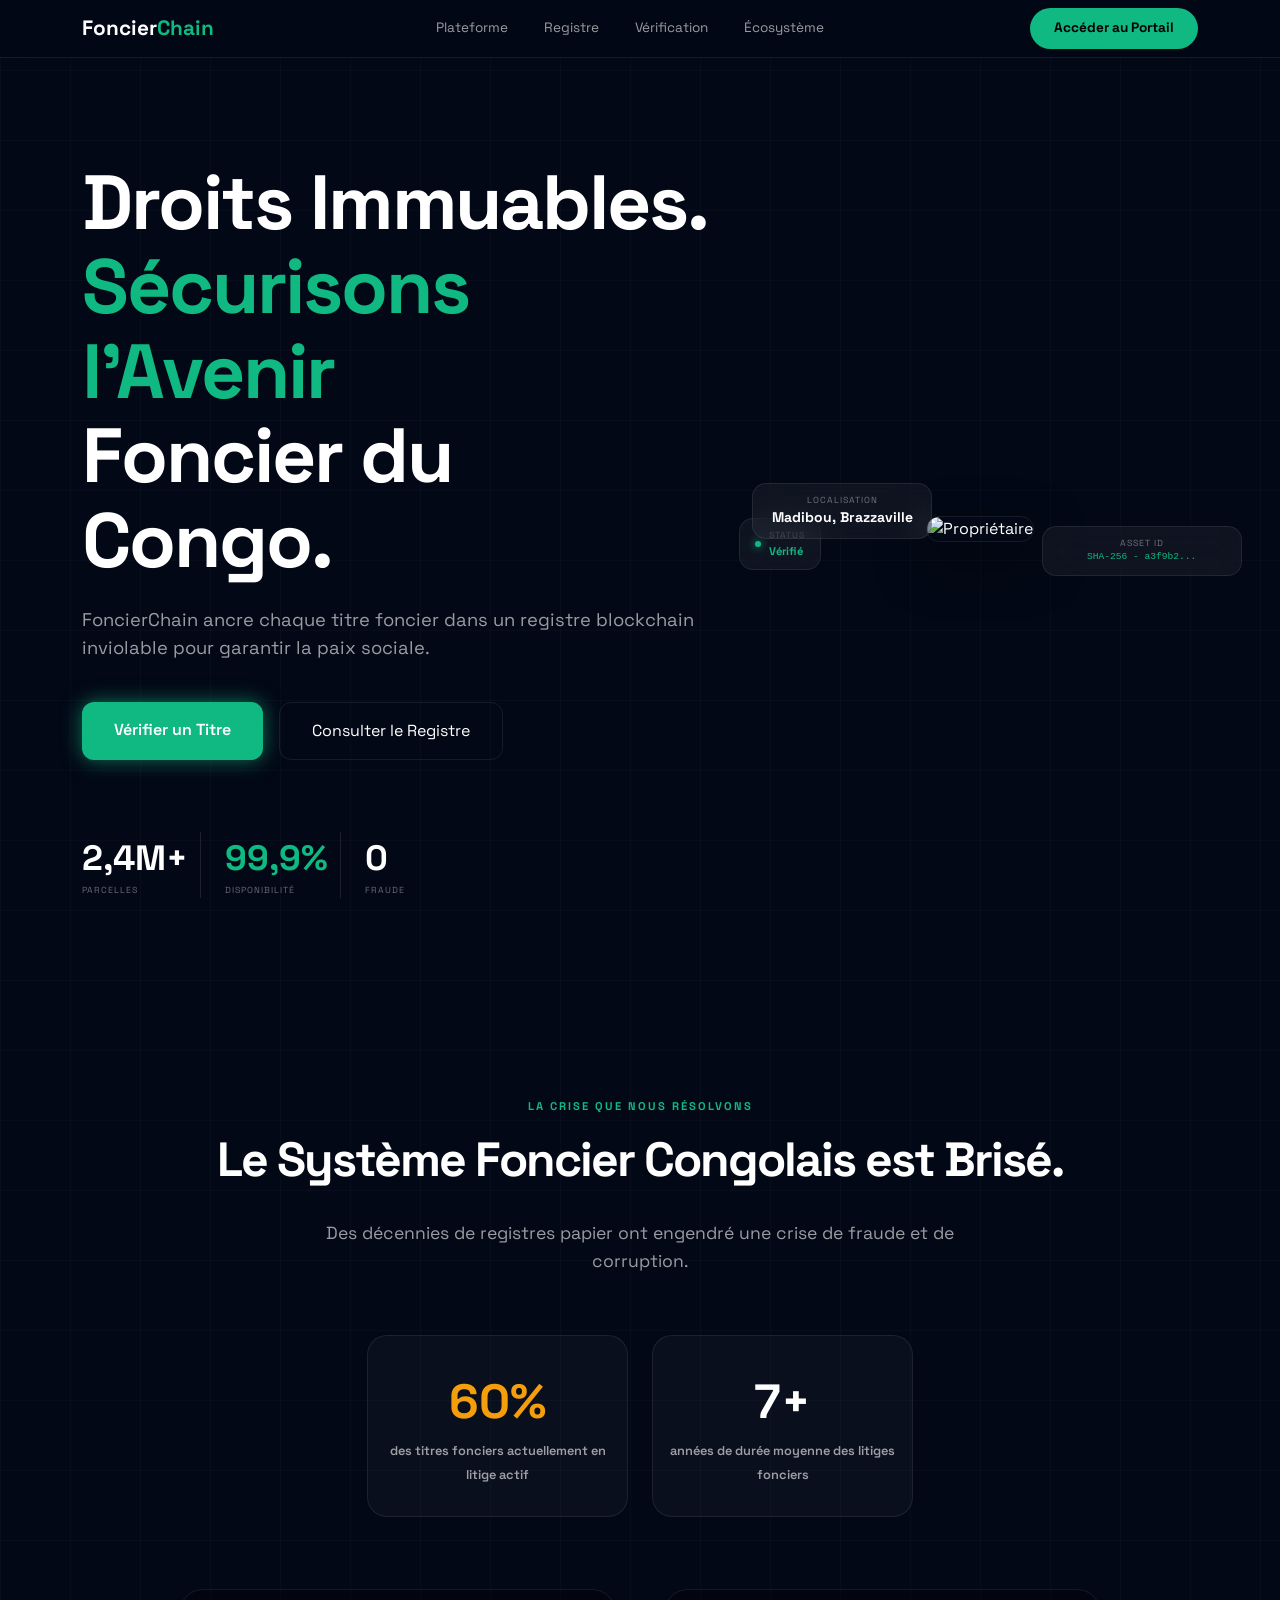
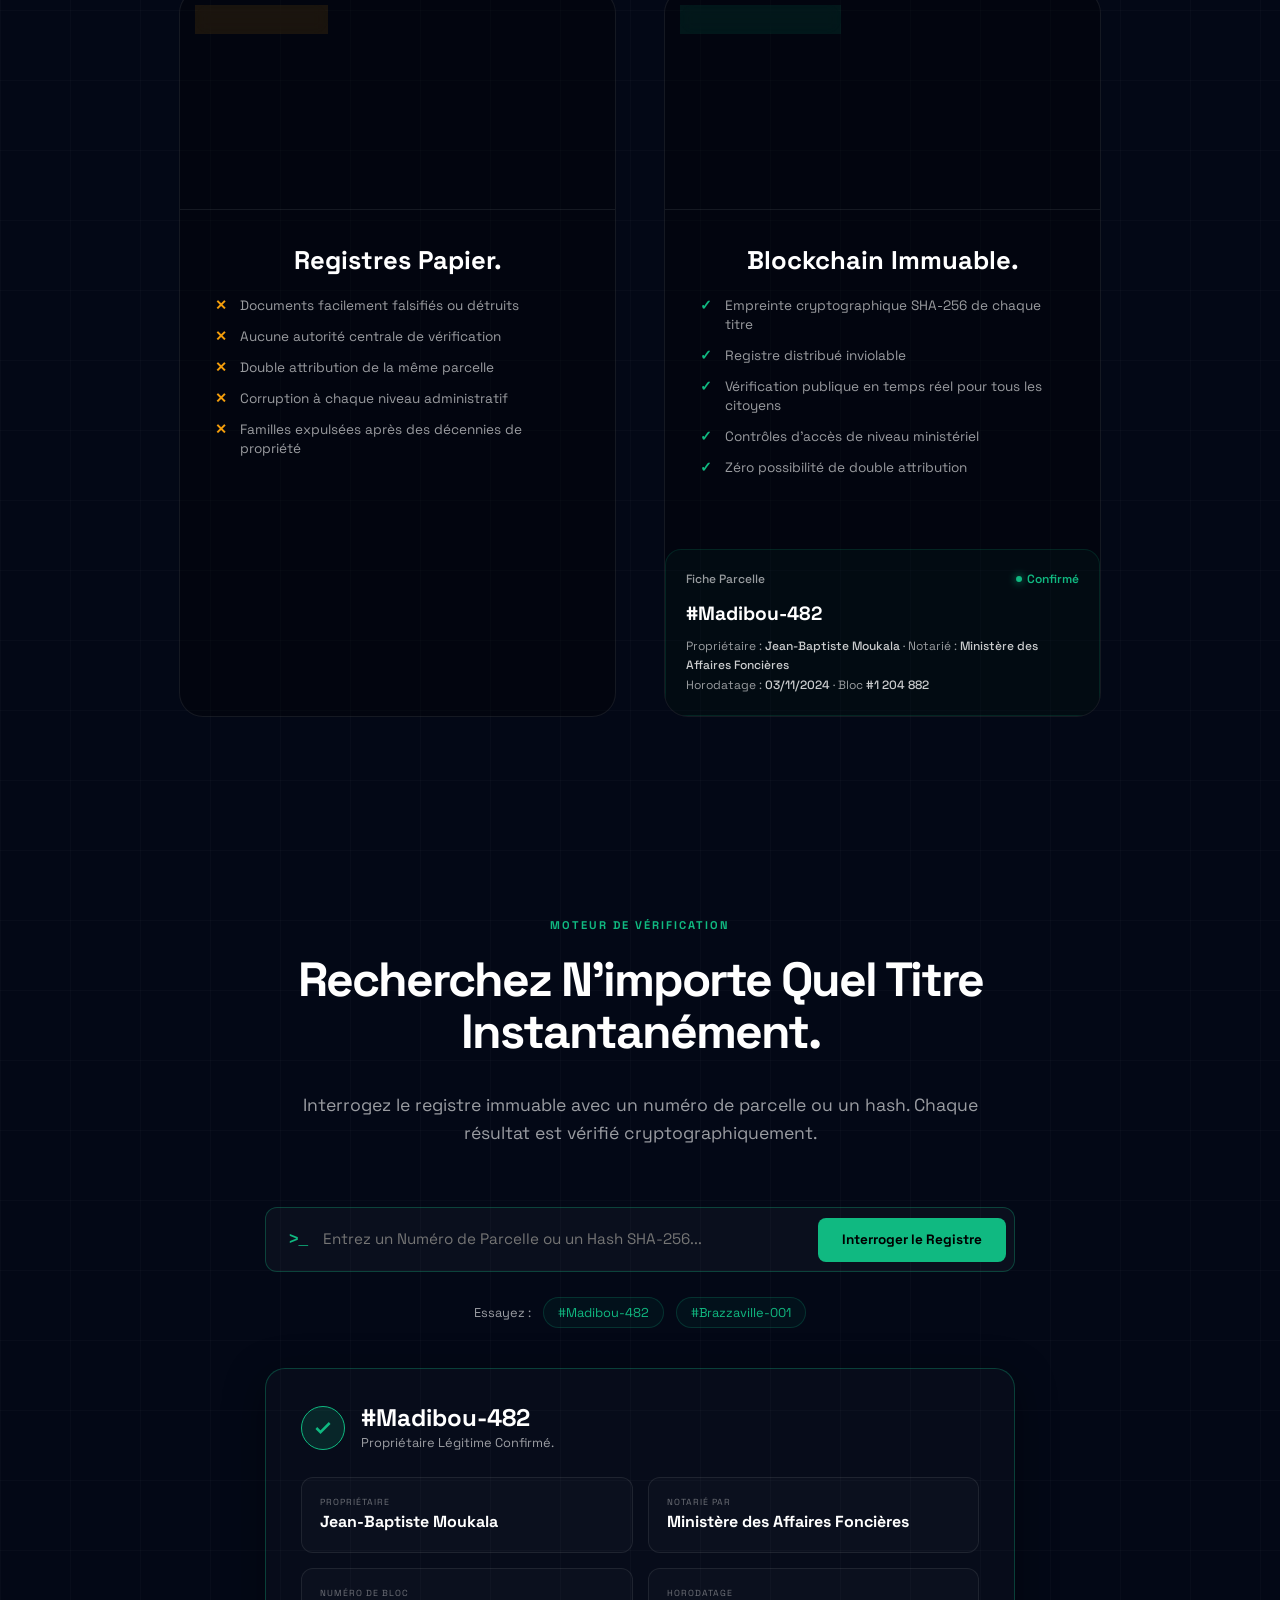
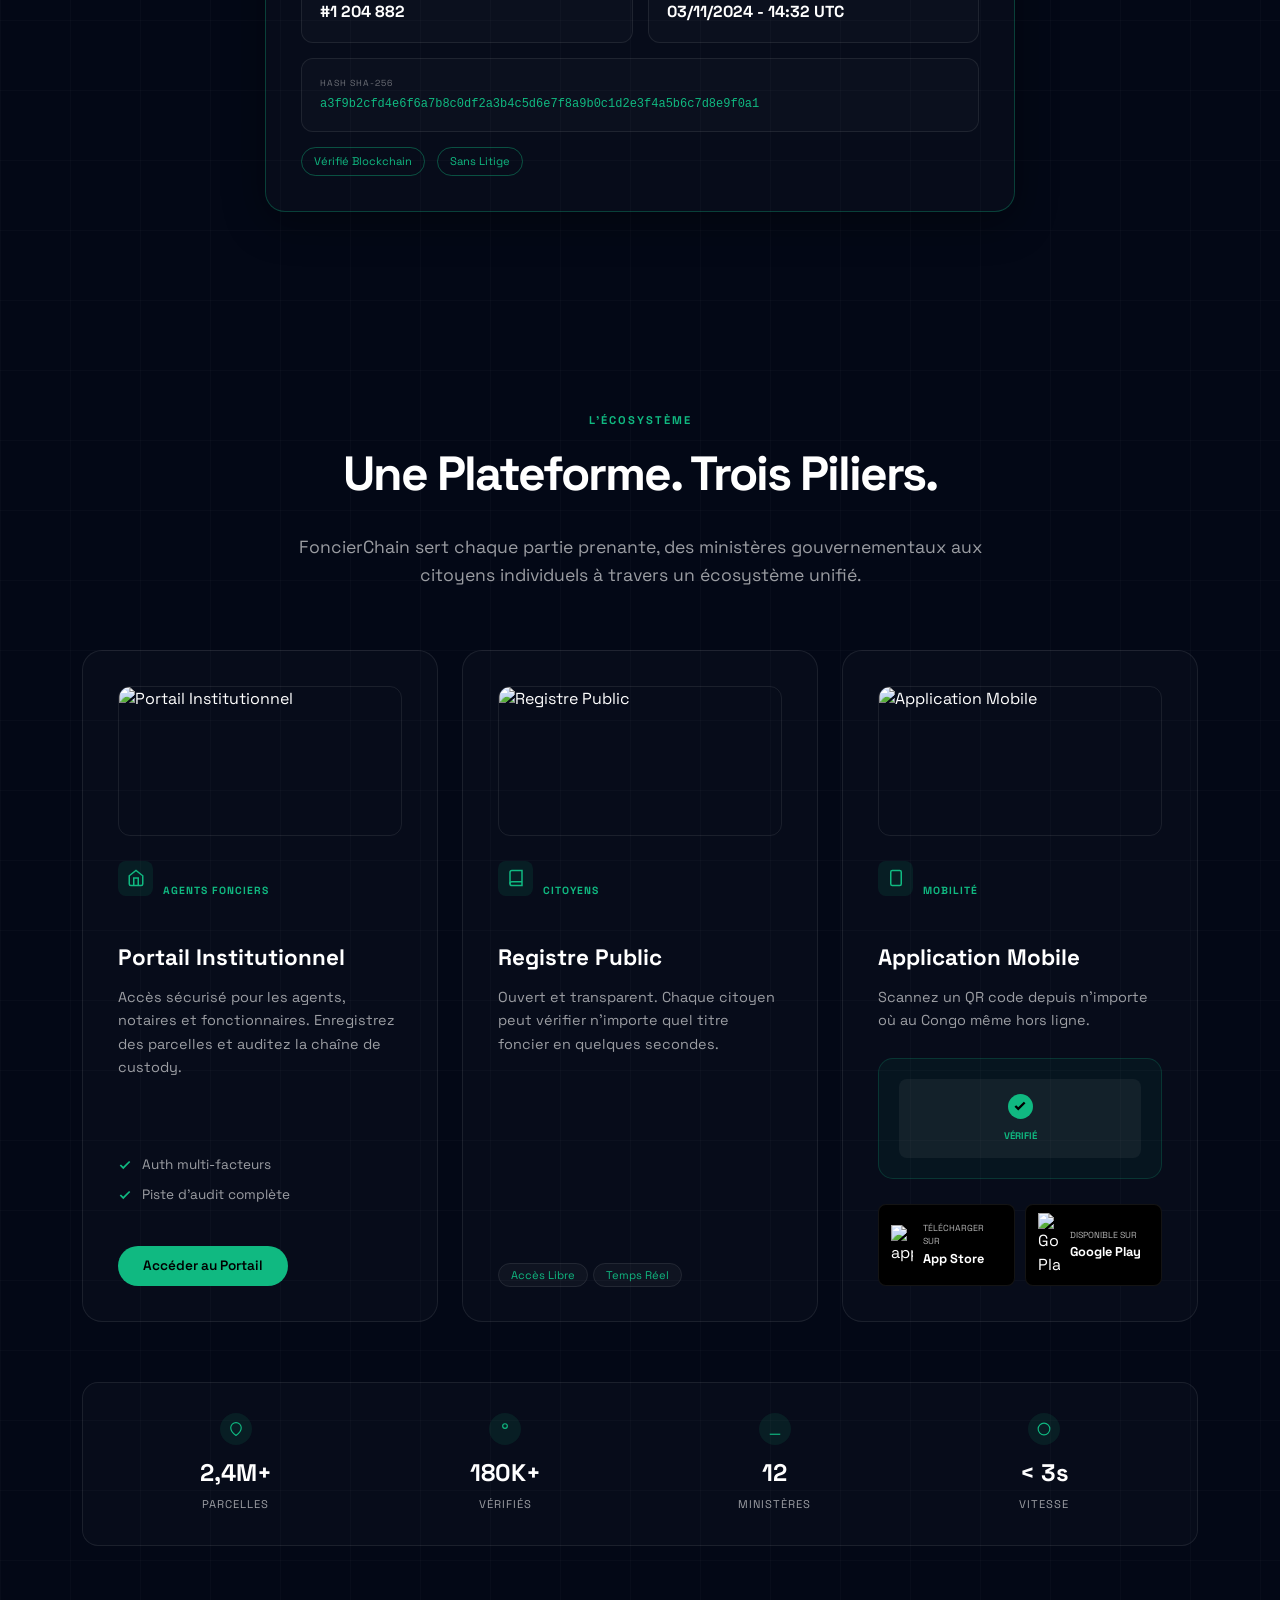
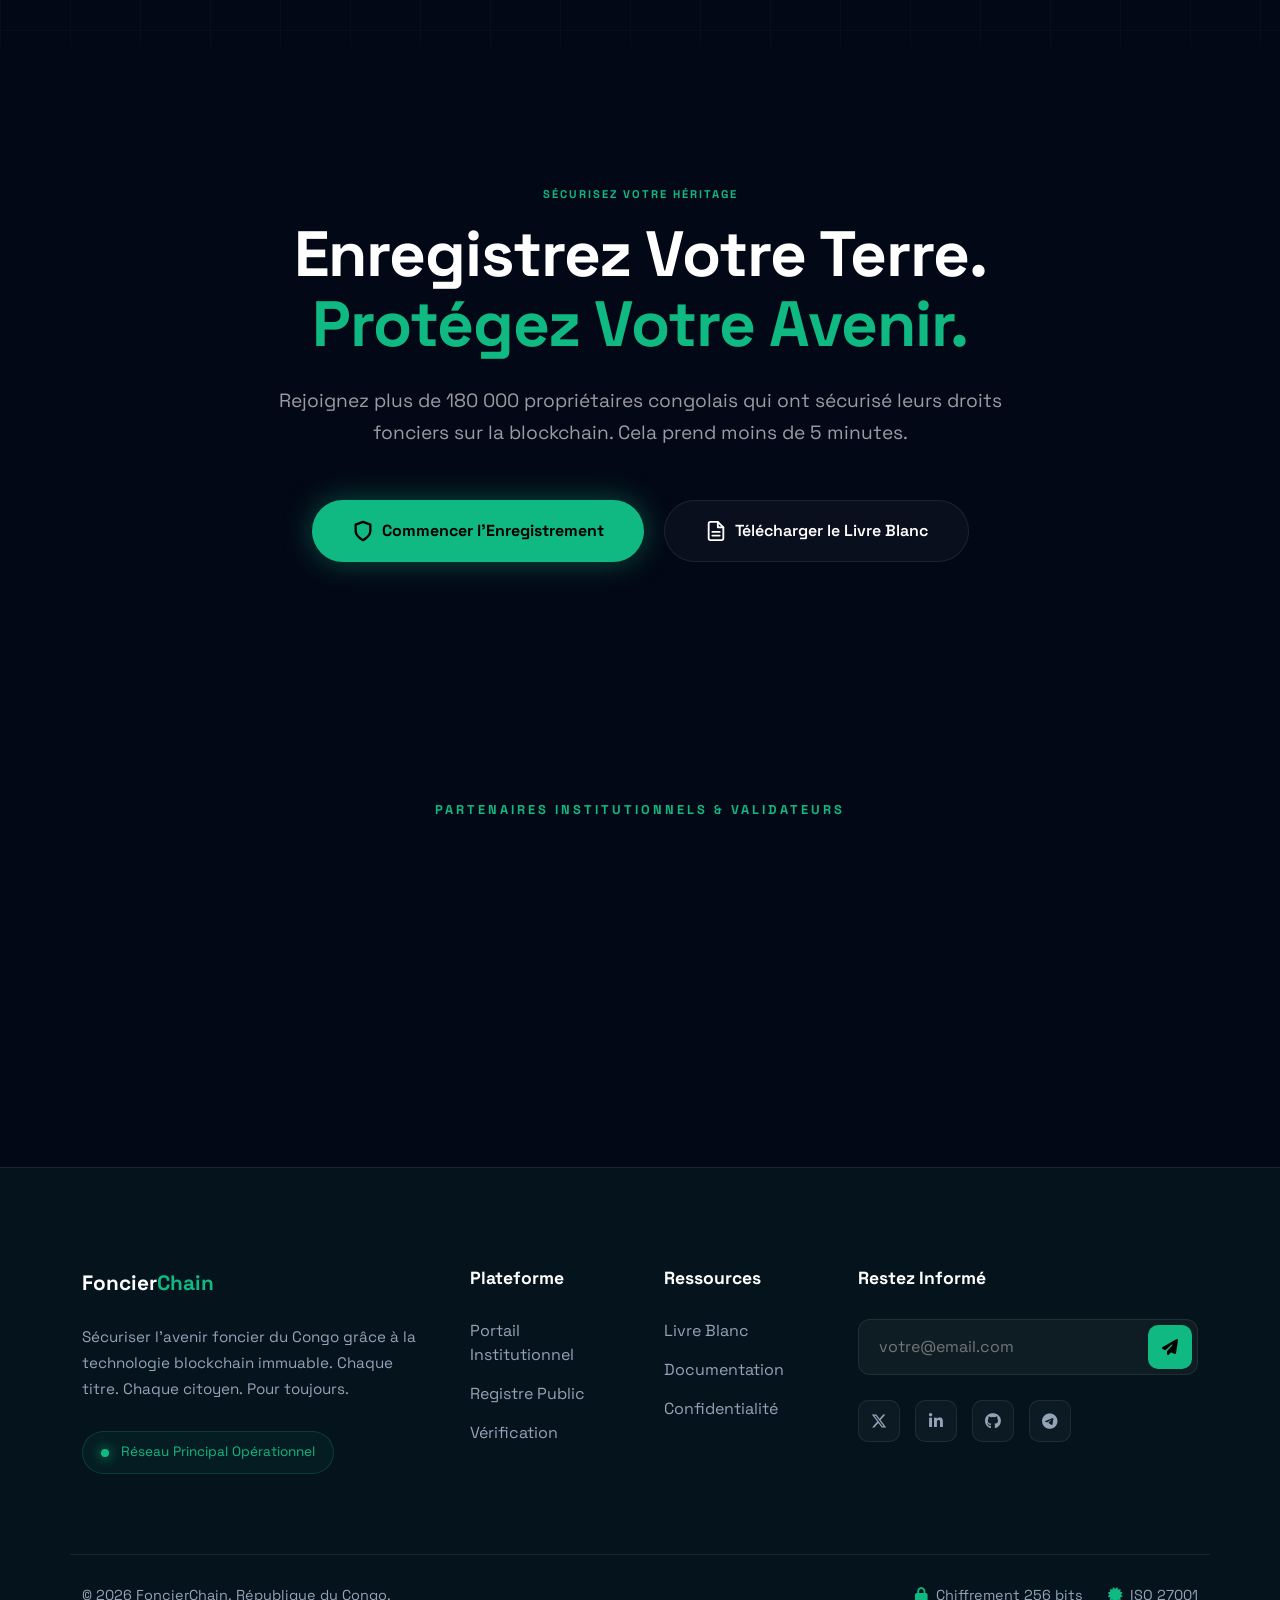
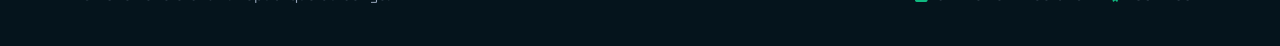
==== commit 95ca9594: "Update index.html" ====
--- a/index.html
+++ b/index.html
@@ -510,7 +510,7 @@
             <div class="container text-center">
                 <span class="section-tag">L'ÉCOSYSTÈME</span>
                 <h2 class="section-title">Une Plateforme. Trois Piliers.</h2>
-                <p class="section-desc">FoncierChain sert chaque partie prenante — des ministères gouvernementaux aux citoyens individuels — à travers un écosystème unifié.</p>
+                <p class="section-desc">FoncierChain sert chaque partie prenante, des ministères gouvernementaux aux citoyens individuels à travers un écosystème unifié.</p>
                 <div class="row g-4">
                     <div class="col-lg-4">
                         <div class="pillar-card">
@@ -548,7 +548,7 @@
                                 <span class="pillar-tag">Mobilité</span>
                             </div>
                             <h3 class="pillar-title">Application Mobile</h3>
-                            <p class="pillar-text">Scannez un QR code depuis n'importe où au Congo — même hors ligne.</p>
+                            <p class="pillar-text">Scannez un QR code depuis n'importe où au Congo même hors ligne.</p>
                             <div class="mobile-preview">
                                 <div style="background:rgba(255,255,255,0.05); border-radius: 8px; padding: 15px;">
                                     <div style="width: 25px; height: 25px; background:var(--accent-green); border-radius:50%; margin: 0 auto 10px; display:flex; align-items:center; justify-content:center;"><svg width="14" height="14" viewBox="0 0 24 24" fill="none" stroke="#000" stroke-width="4"><polyline points="20 6 9 17 4 12"></polyline></svg></div>
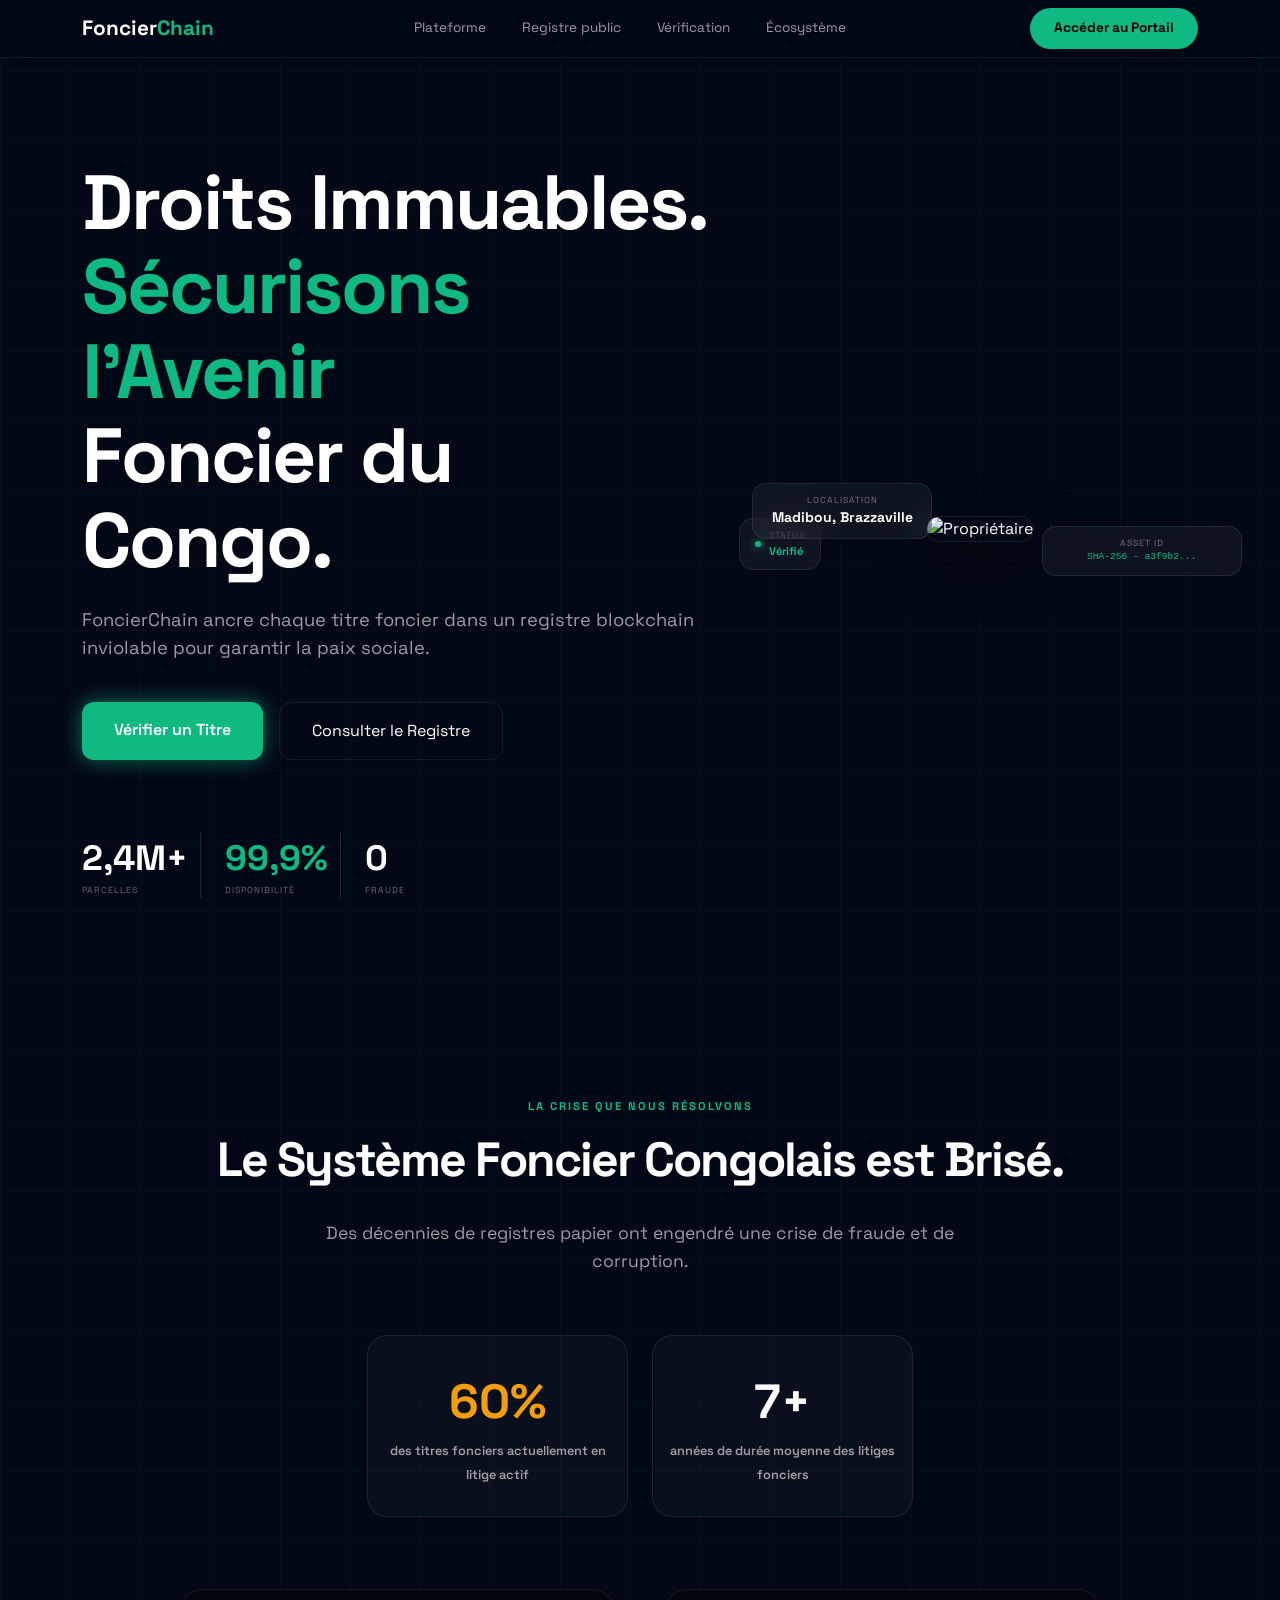
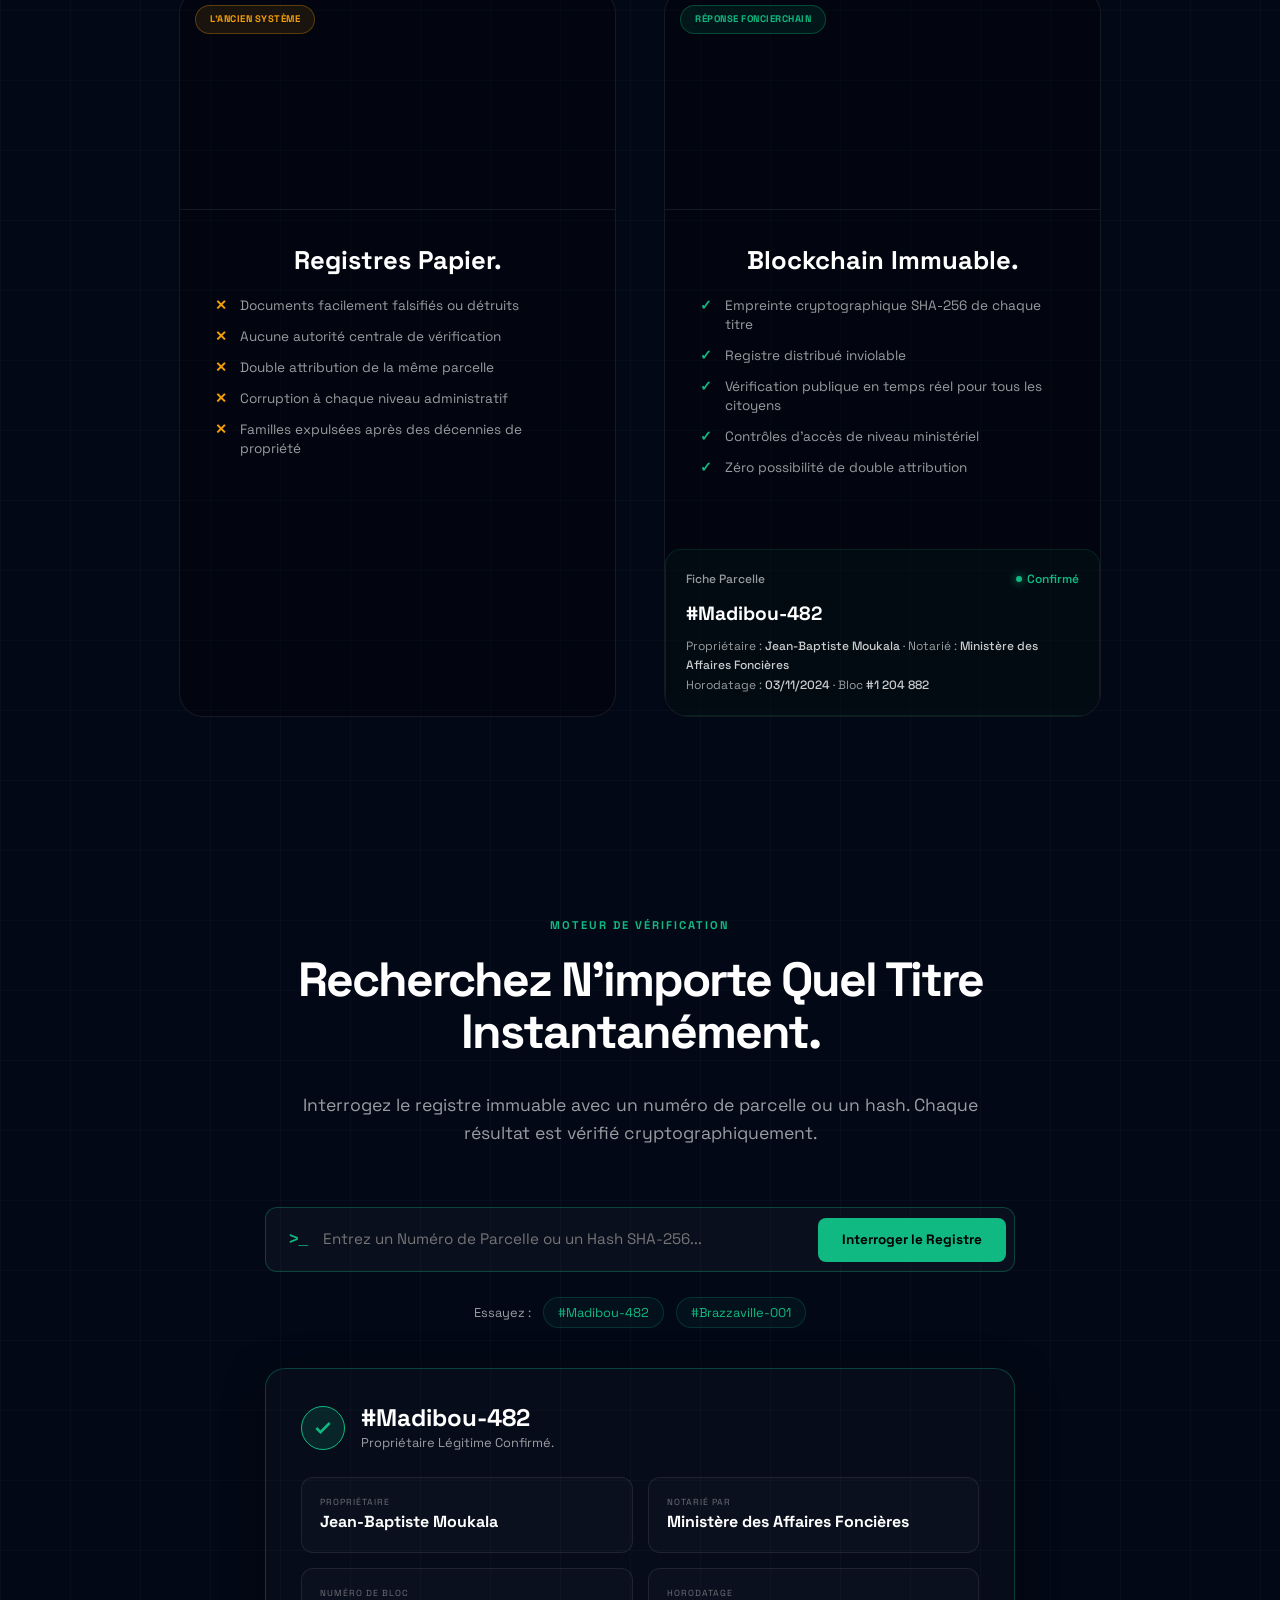
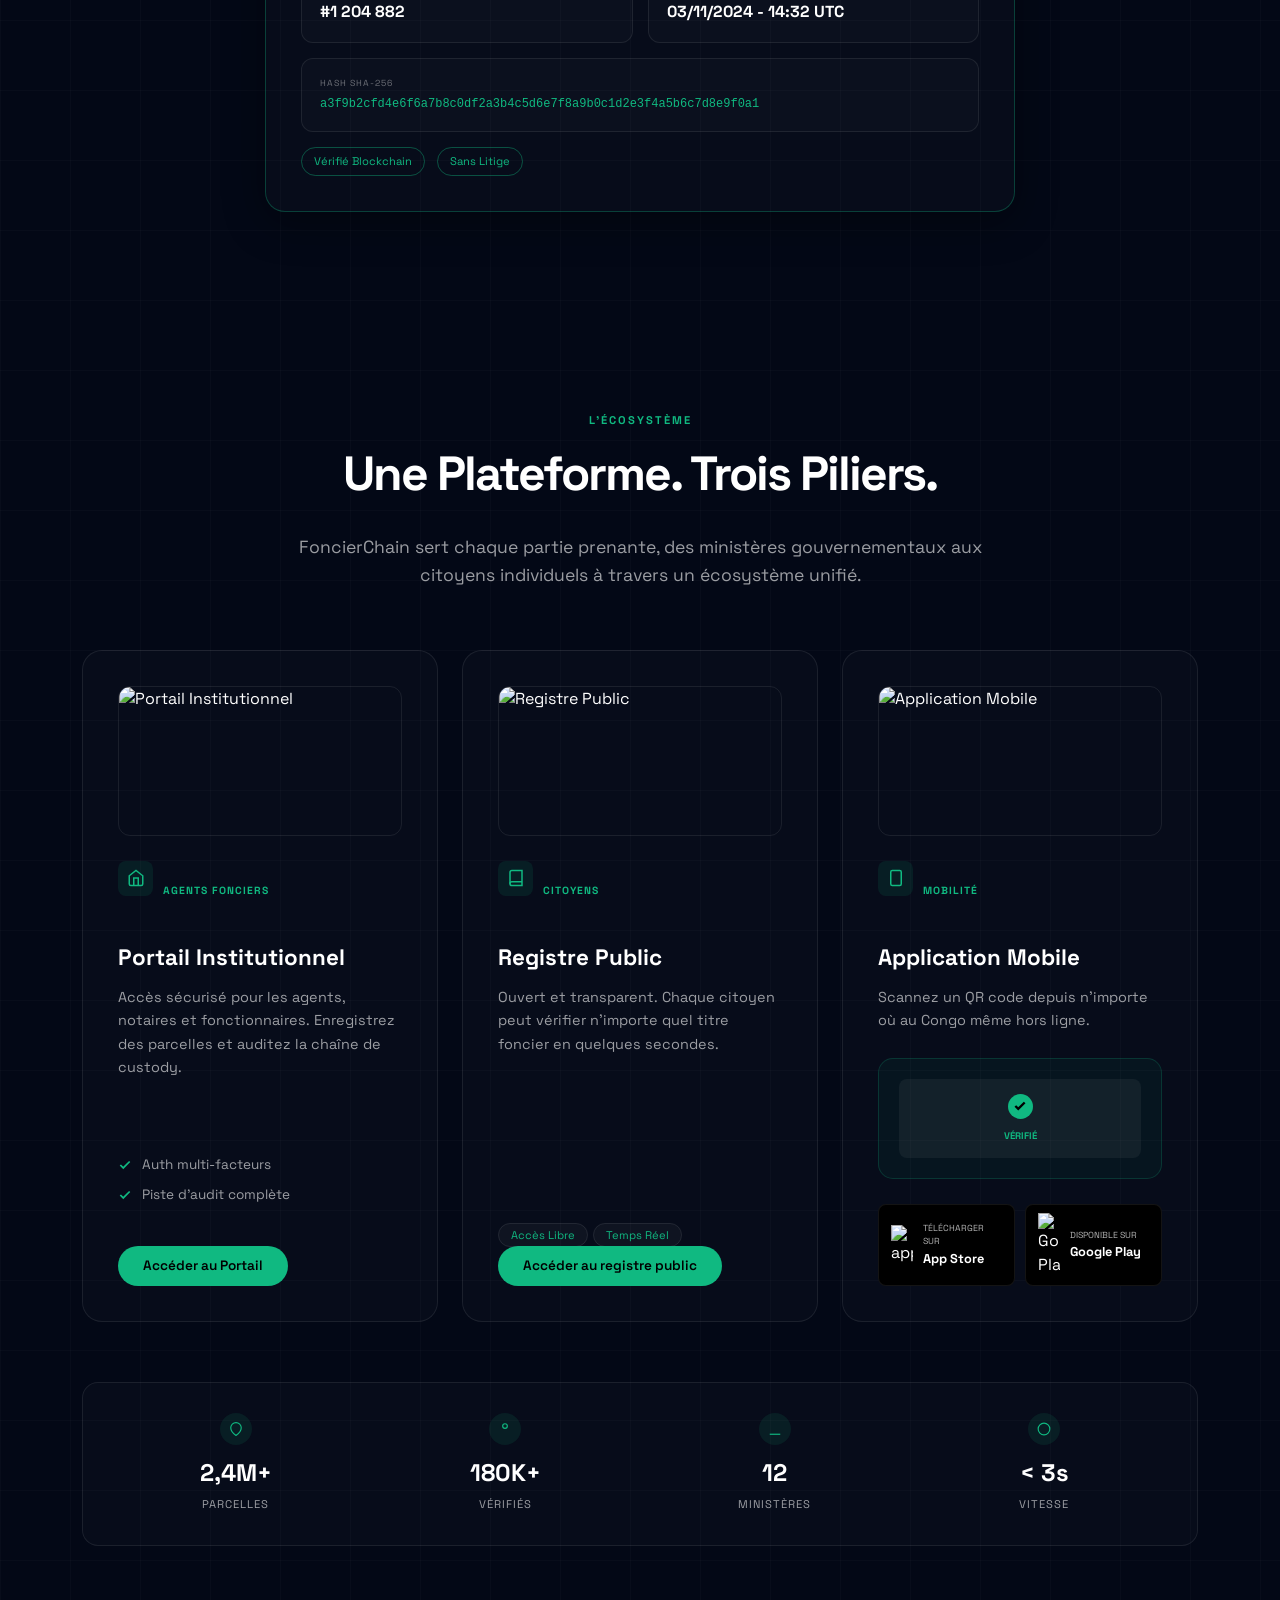
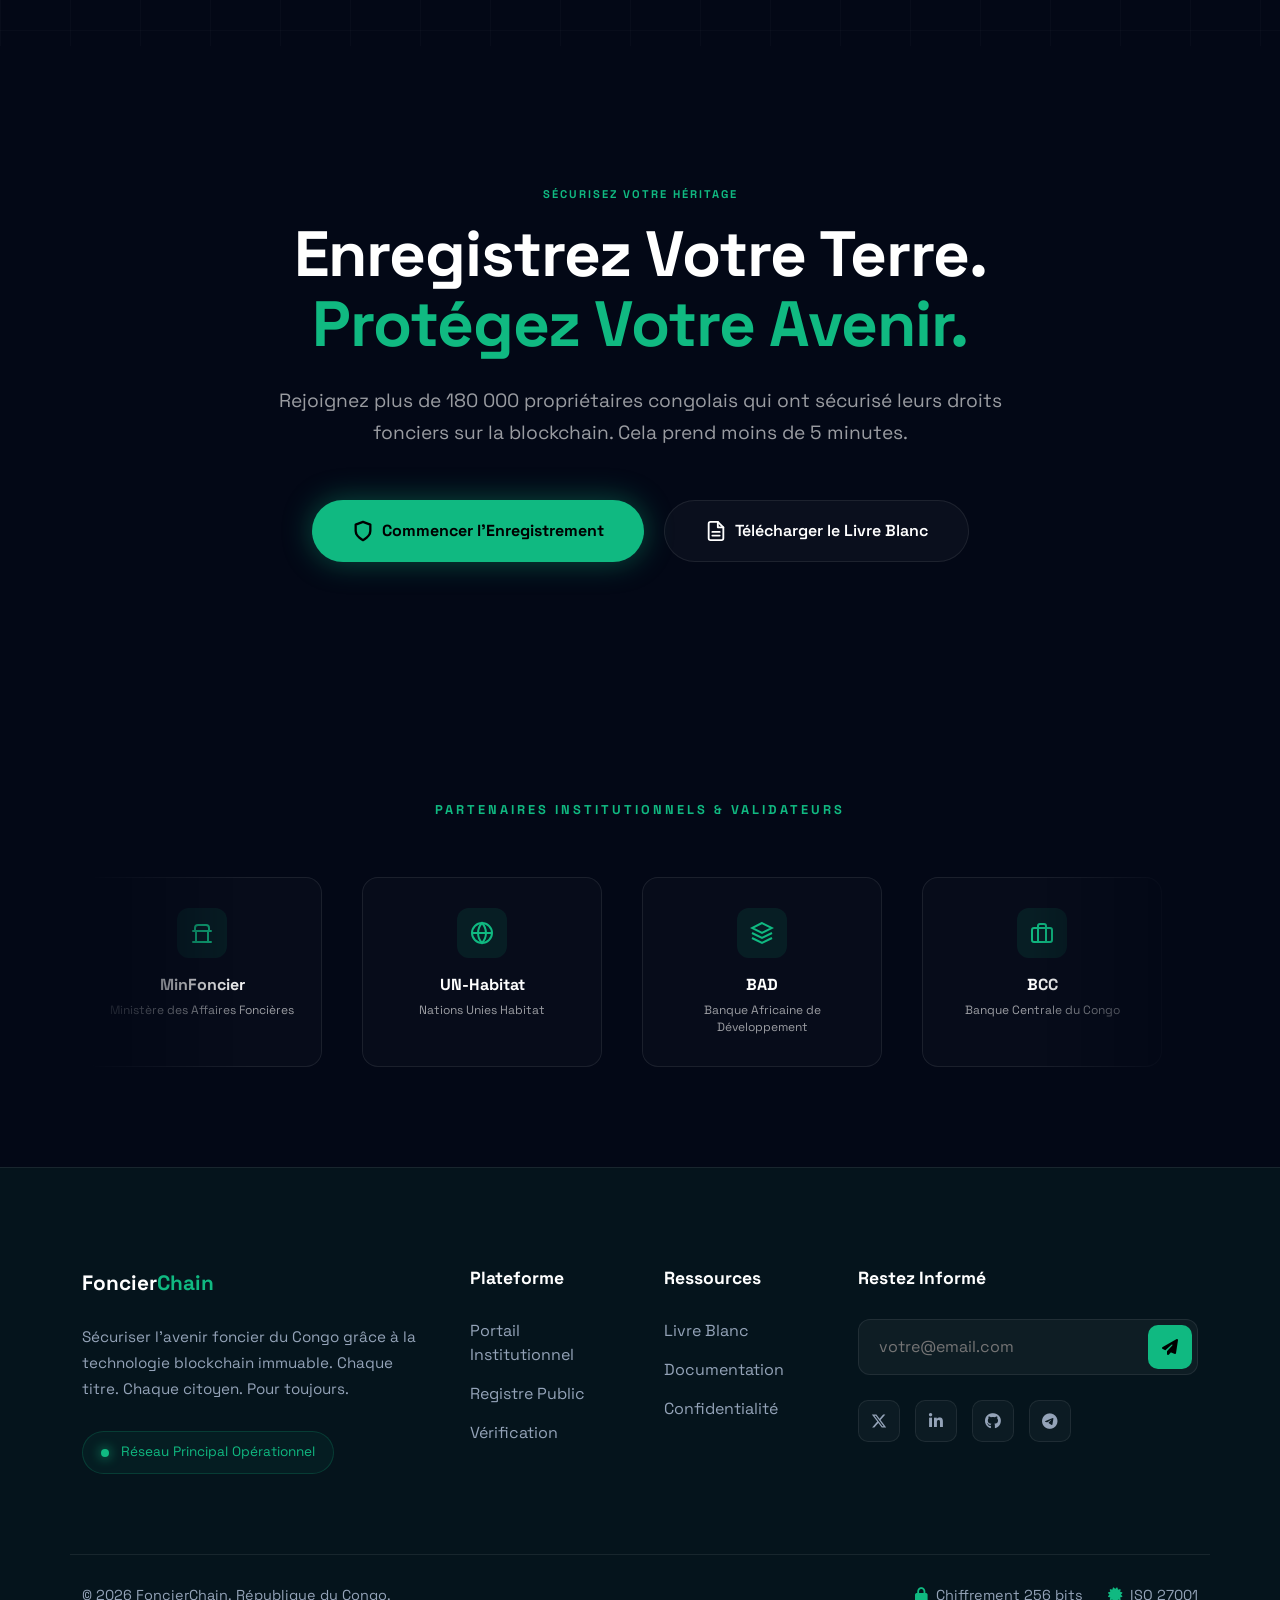
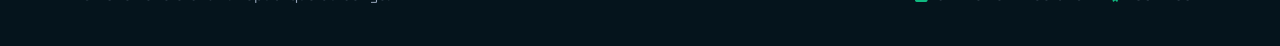
==== commit 82d5bc8f: "Update index.html" ====
--- a/index.html
+++ b/index.html
@@ -360,8 +360,8 @@
                 <div class="collapse navbar-collapse" id="navbarNav">
                     <ul class="navbar-nav mx-auto">
                         <li class="nav-item"><a class="nav-link" href="#hero">Plateforme</a></li>
-                        <li class="nav-item"><a class="nav-link" href="#crise">Registre</a></li>
-                        <li class="nav-item"><a class="nav-link" href="#verification">Vérification</a></li>
+                        <li class="nav-item"><a class="nav-link" href="carte.html">Registre public</a></li>
+                        <li class="nav-item"><a class="nav-link" href="portail_public.html">Vérification</a></li>
                         <li class="nav-item"><a class="nav-link" href="#ecosysteme">Écosystème</a></li>
                     </ul>
                     <div class="d-flex">
@@ -426,7 +426,7 @@
                 <div class="row g-5 justify-content-center">
                     <div class="col-12 col-lg-5">
                         <div class="content-card">
-                            <div class="crise-img-container"><div class="img-header-chaos" style="background-image: url('Images/img2.png');"></div><span class="floating-badge badge-old"> ⓘ L'ANCIEN SYSTÈME</span></div>
+                            <div class="crise-img-container"><div class="img-header-chaos" style="background-image: url('Images/img2.png');"></div><span class="floating-badge badge-old">L'ANCIEN SYSTÈME</span></div>
                             <div class="card-body-crise"><h3 class="card-title-crise">Registres Papier.</h3><ul class="crise-list text-start">                                    <li class="chaos-item">Documents facilement falsifiés ou détruits</li>
                                     <li class="chaos-item">Aucune autorité centrale de vérification</li>
                                     <li class="chaos-item">Double attribution de la même parcelle</li>
@@ -436,7 +436,7 @@
                     </div>
                     <div class="col-12 col-lg-5">
                         <div class="content-card">
-                            <div class="crise-img-container"><div class="img-header-solution" style="background-image: url('Images/img3.png');"></div><span class="floating-badge badge-new"> 🛡️ RÉPONSE FONCIERCHAIN</span></div>
+                            <div class="crise-img-container"><div class="img-header-solution" style="background-image: url('Images/img3.png');"></div><span class="floating-badge badge-new">RÉPONSE FONCIERCHAIN</span></div>
                             <div class="card-body-crise"><h3 class="card-title-crise">Blockchain Immuable.</h3><ul class="crise-list text-start"><li class="solution-item">Empreinte cryptographique SHA-256 de chaque titre</li>
                                     <li class="solution-item">Registre distribué inviolable</li>
                                     <li class="solution-item">Vérification publique en temps réel pour tous les citoyens</li>
@@ -538,6 +538,7 @@
                             <h3 class="pillar-title">Registre Public</h3>
                             <p class="pillar-text">Ouvert et transparent. Chaque citoyen peut vérifier n'importe quel titre foncier en quelques secondes.</p>
                             <div class="mt-4"><span class="mini-badge">Accès Libre</span><span class="mini-badge">Temps Réel</span></div>
+                            <a href="carte.htlm" class="btn-pillar">Accéder au registre public</a>
                         </div>
                     </div>
                     <div class="col-lg-4">
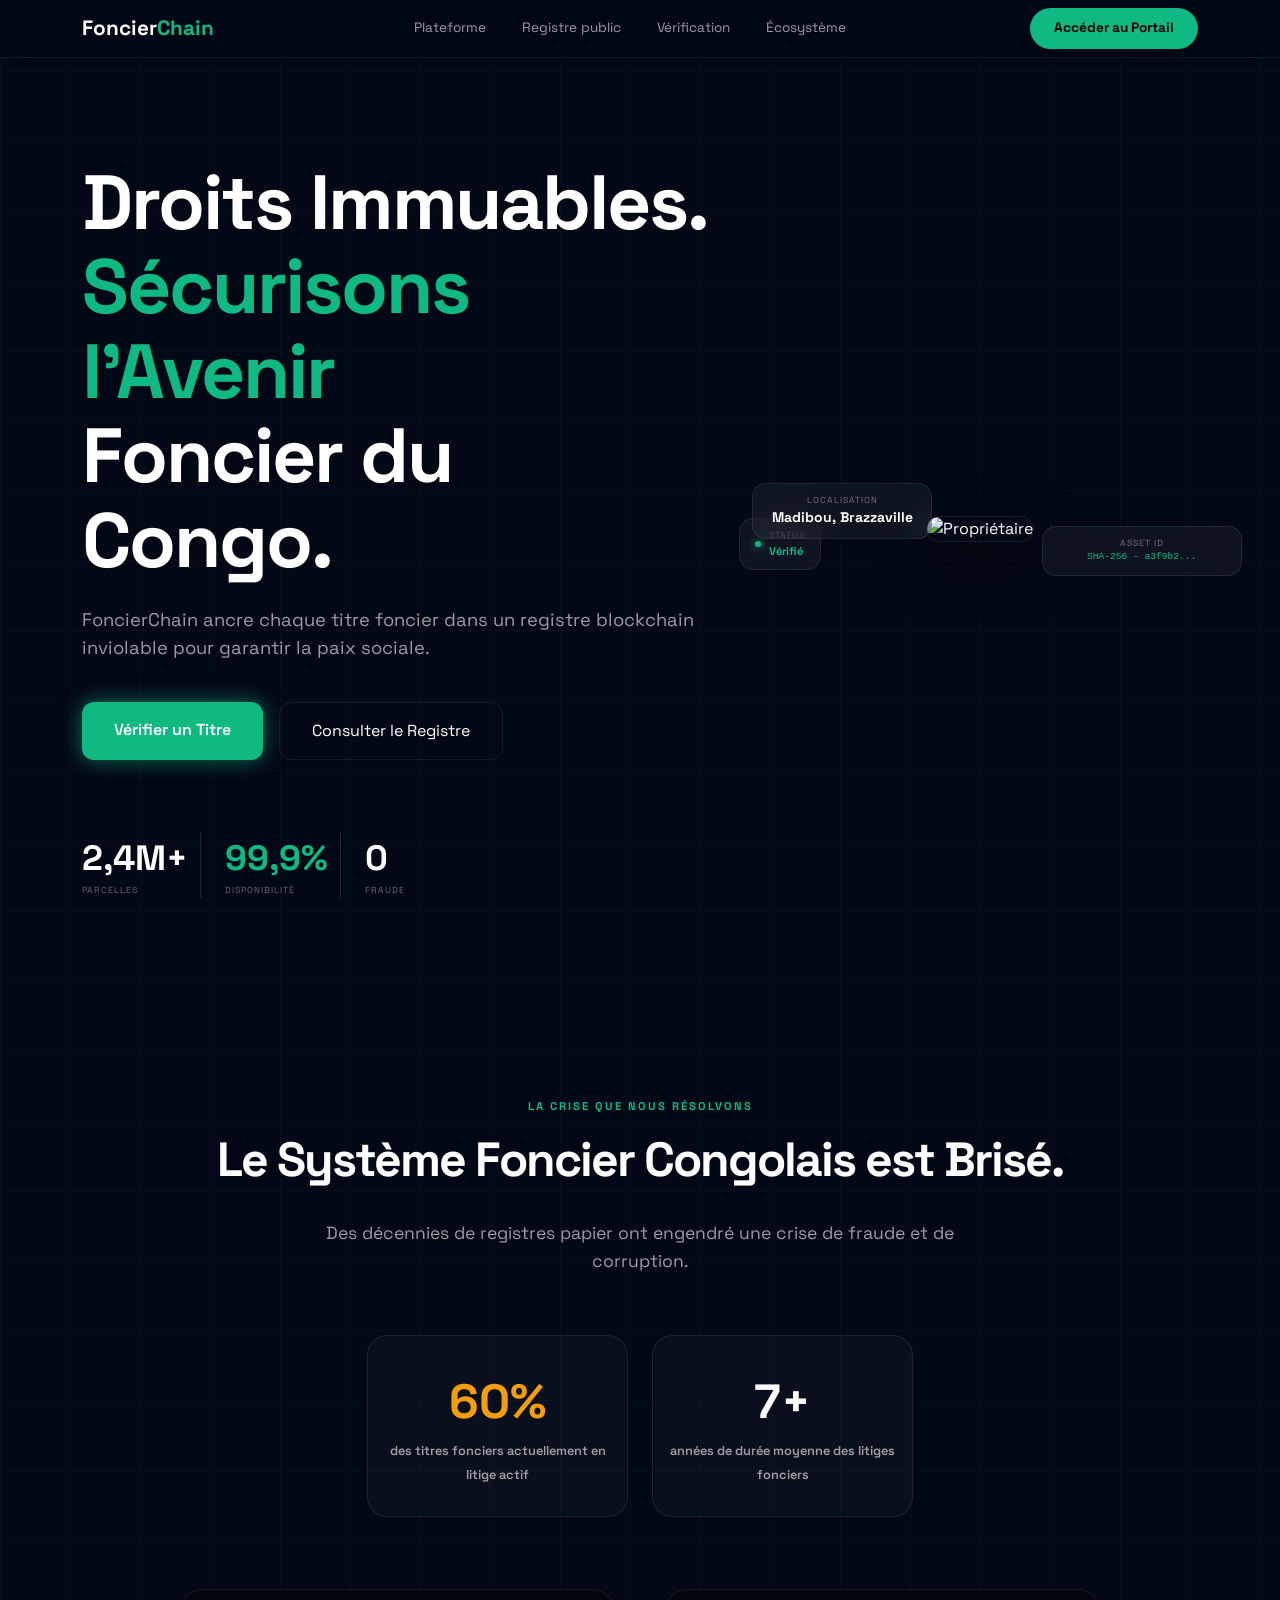
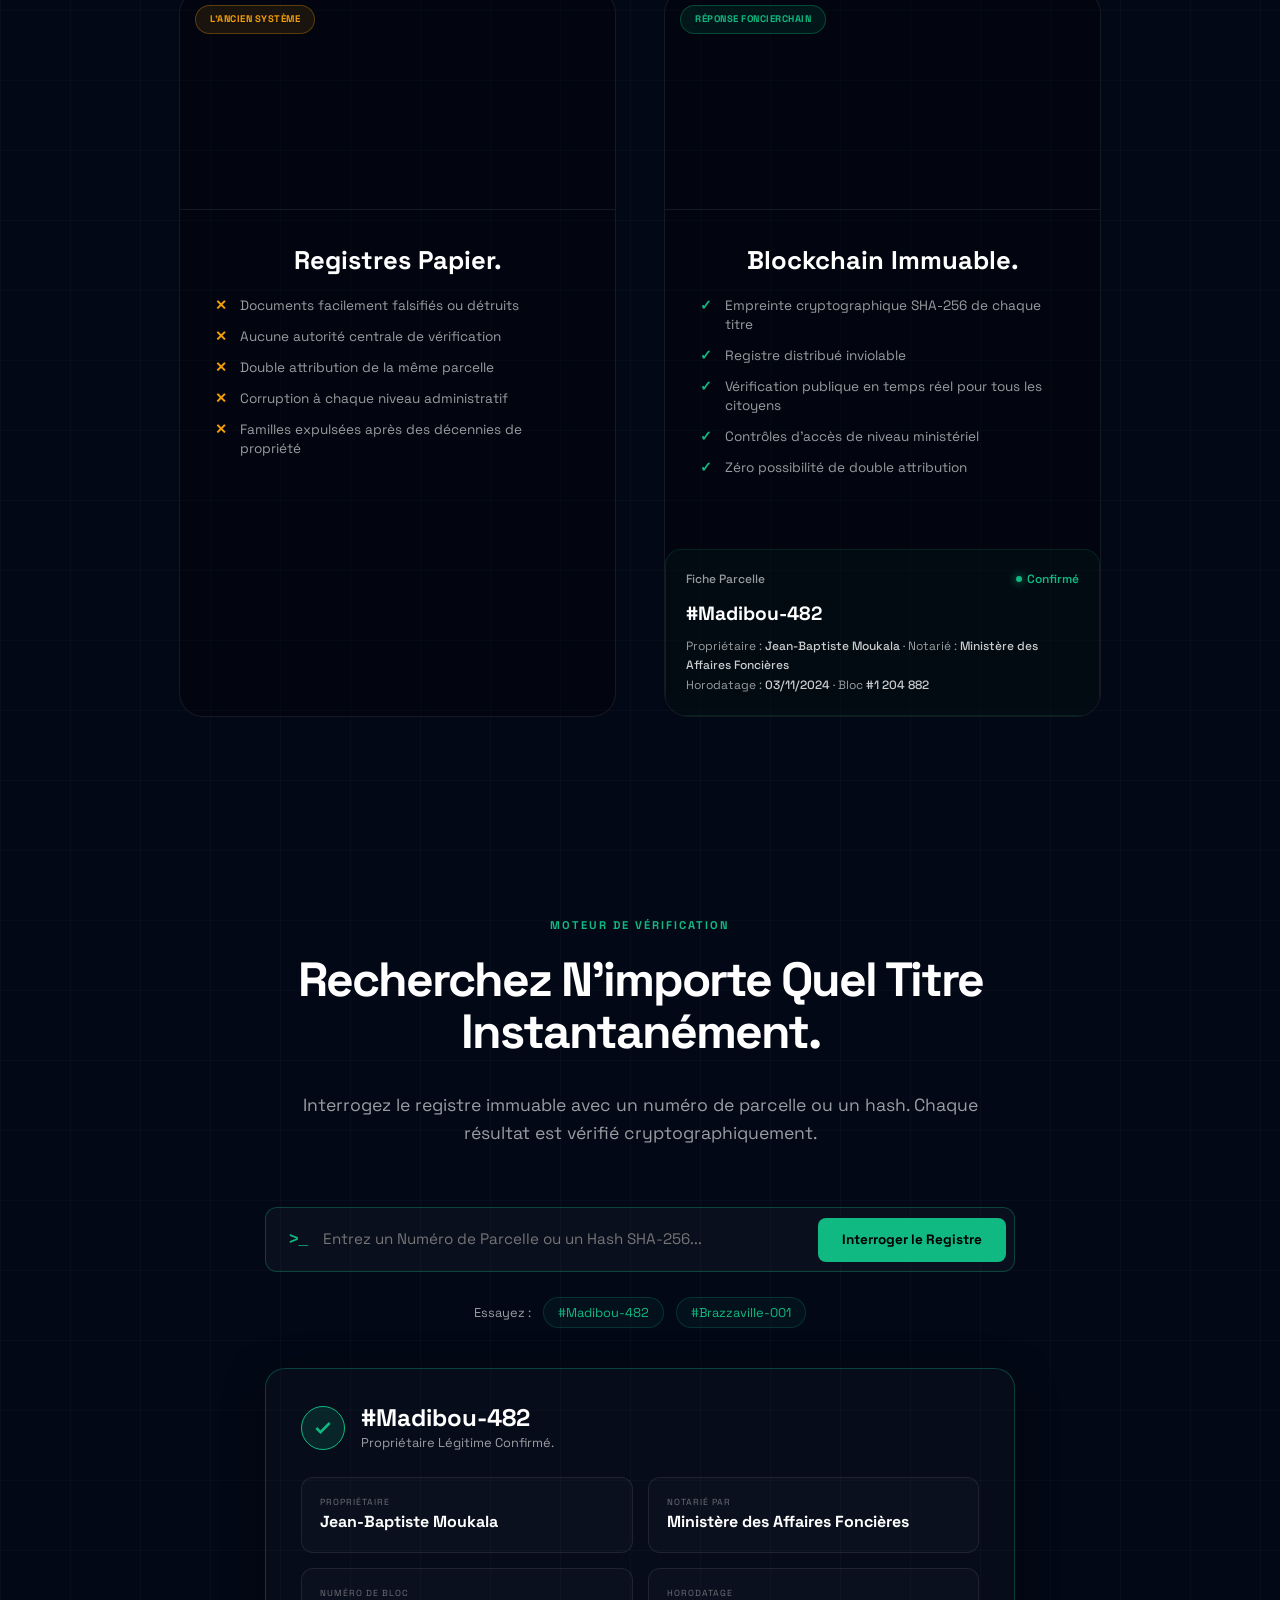
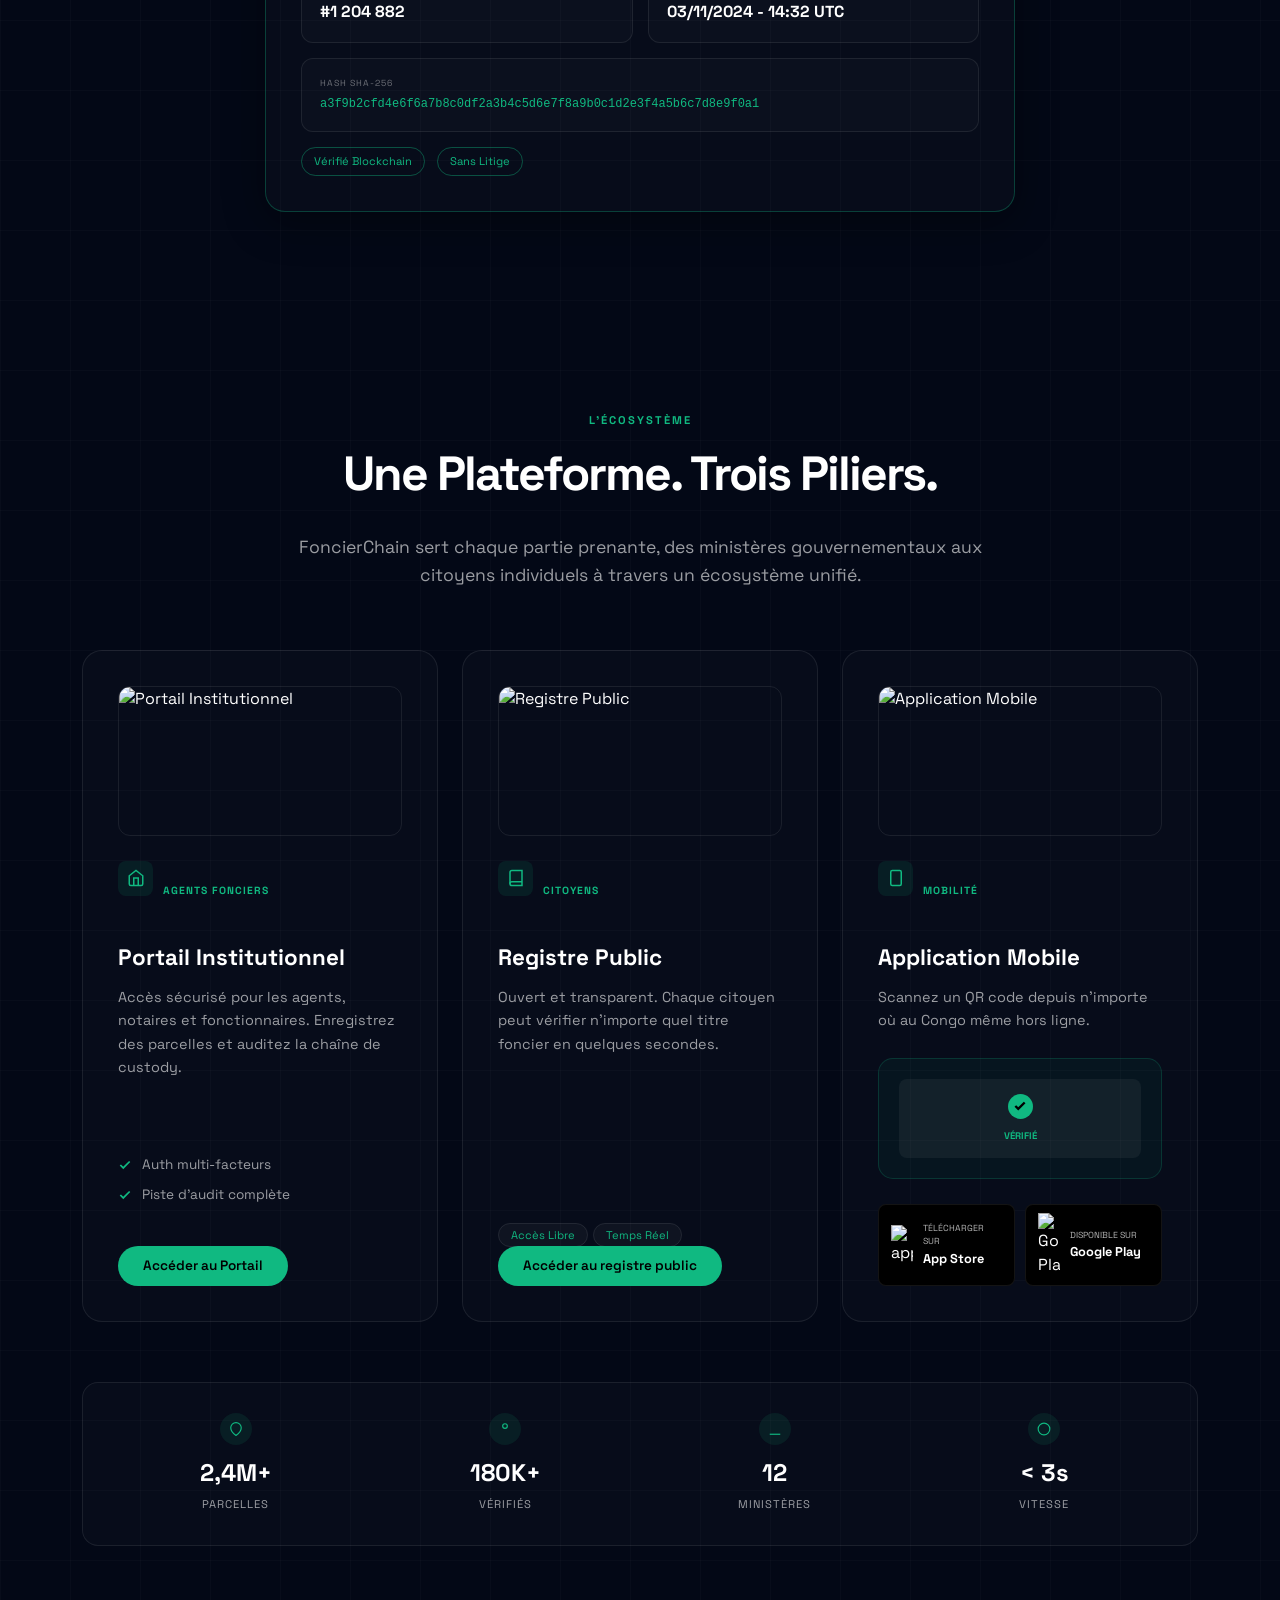
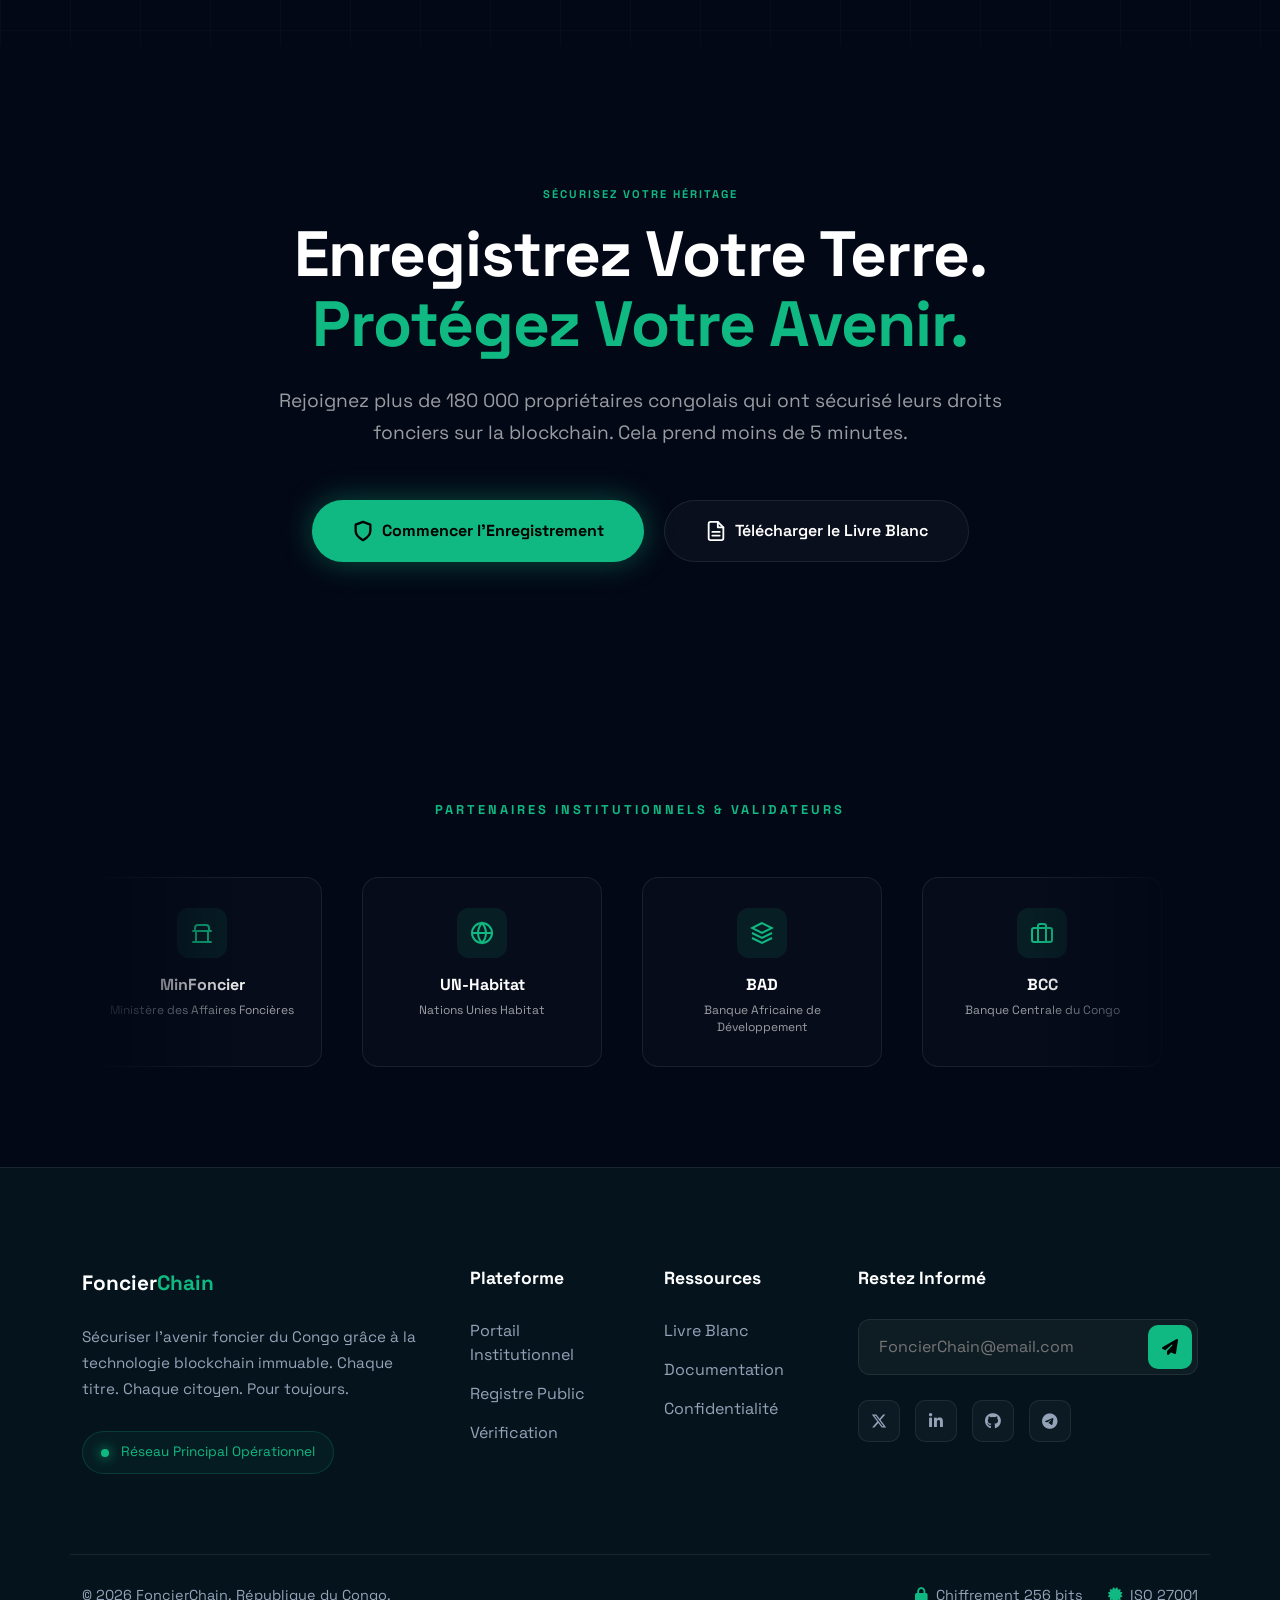
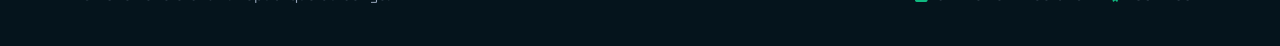
==== commit b8588e2c: "changement" ====
--- a/index.html
+++ b/index.html
@@ -1,763 +1,396 @@
-<!DOCTYPE html>
-<html lang="fr">
-<head>
-    <meta charset="UTF-8">
-    <meta name="viewport" content="width=device-width, initial-scale=1.0">
-    <title>FoncierChain | Registre Foncier Blockchain</title>
-    
-    <link href="https://cdn.jsdelivr.net/npm/bootstrap@5.3.0/dist/css/bootstrap.min.css" rel="stylesheet">
-    <link href="https://fonts.googleapis.com/css2?family=Space+Grotesk:wght@300;400;500;600;700&display=swap" rel="stylesheet">
-    <link rel="stylesheet" href="https://cdnjs.cloudflare.com/ajax/libs/font-awesome/6.4.0/css/all.min.css">
-    <link rel="stylesheet" href="https://cdnjs.cloudflare.com/ajax/libs/font-awesome/6.4.0/css/all.min.css">
-    
-    <style>
-        :root {
-            --bg-deep: #030816;
-            --accent-green: #10B981;
-            --accent-orange: #F59E0B;
-            --accent-glow: rgba(16, 185, 129, 0.6);
-            --border-glass: rgba(255, 255, 255, 0.08);
-            --bg-glass: rgba(255, 255, 255, 0.02);
-            --text-muted: rgba(255, 255, 255, 0.6);
-        }
-
-        body {
-            background-color: var(--bg-deep);
-            color: #ffffff;
-            font-family: 'Space Grotesk', sans-serif;
-            margin: 0;
-            padding: 0;
-            overflow-x: hidden;
-            background-image: 
-                linear-gradient(rgba(255, 255, 255, 0.02) 1px, transparent 1px),
-                linear-gradient(90deg, rgba(255, 255, 255, 0.02) 1px, transparent 1px);
-            background-size: 70px 70px;
-        }
-
-        /* --- SYSTÈME DE LUCIOLES UNIFIÉ --- */
-        #firefly-box { position: fixed; top: 0; left: 0; width: 100%; height: 100%; pointer-events: none; z-index: 1; }
-        .firefly { position: absolute; width: 3px; height: 3px; background: var(--accent-green); border-radius: 50%; opacity: 0; animation: move-firefly linear infinite; box-shadow: 0 0 10px var(--accent-green); }
-        @keyframes move-firefly {
-            0% { transform: translate(0, 0); opacity: 0; }
-            15% { opacity: 0.8; }
-            85% { opacity: 0.8; }
-            100% { transform: translate(var(--move-x), var(--move-y)); opacity: 0; }
-        }
-
-        /* --- NAVIGATION --- */
-        header { 
-            border-bottom: 1px solid var(--border-glass); 
-            background: rgba(3, 8, 22, 0.85); 
-            backdrop-filter: blur(15px); 
-            -webkit-backdrop-filter: blur(15px);
-            position: fixed; 
-            width: 100%; 
-            top: 0; 
-            z-index: 1000; 
-        }
-        .navbar-brand { font-weight: 700; font-size: 1.3rem; }
-        .navbar-brand span { color: var(--accent-green); }
-        .nav-link { font-size: 0.85rem; color: var(--text-muted) !important; margin: 0 10px; transition: 0.3s; }
-        .nav-link:hover { color: var(--accent-green) !important; }
-        .btn-portal-nav { background: var(--accent-green); color: #000; font-weight: 700; border-radius: 50px; padding: 10px 24px; border: none; font-size: 0.85rem; transition: 0.3s; text-decoration: none; }
-        .btn-portal-nav:hover { transform: scale(1.05); box-shadow: 0 0 15px var(--accent-glow); color: #000; }
-
-        @media (max-width: 991.98px) {
-            .navbar-collapse { background: rgba(3, 8, 22, 0.98); backdrop-filter: blur(15px); margin-top: 15px; padding: 20px; border-radius: 15px; border: 1px solid var(--border-glass); }
-            .nav-link { padding: 12px 0; border-bottom: 1px solid rgba(255,255,255,0.05); }
-        }
-
-        /* --- TITRES DE SECTION --- */
-        .section-tag { color: var(--accent-green); font-size: 0.7rem; font-weight: 700; letter-spacing: 2px; text-transform: uppercase; margin-bottom: 20px; text-align: center; display: block; }
-        .section-title { font-size: clamp(2rem, 5vw, 3rem); font-weight: 700; line-height: 1.1; letter-spacing: -2px; text-align: center; margin-bottom: 2rem; }
-        .section-desc { color: var(--text-muted); font-size: 1.1rem; line-height: 1.6; max-width: 700px; margin: 0 auto 60px; text-align: center; }
-
-        /* --- SECTION 1 : HERO --- */
-        .hero { padding: 160px 0 100px; position: relative; z-index: 2; }
-        .hero h1 { font-size: clamp(2.5rem, 8vw, 4.8rem); font-weight: 700; line-height: 1.1; letter-spacing: -2px; margin-bottom: 1.5rem; }
-        .hero-desc { color: var(--text-muted); font-size: clamp(1rem, 2vw, 1.15rem); max-width: 620px; margin-bottom: 40px; }
-        .btn-verify { background: var(--accent-green); color: #fff; font-weight: 600; border-radius: 12px; padding: 16px 32px; border: none; box-shadow: 0 0 20px var(--accent-glow); transition: 0.3s; text-decoration: none; display: inline-block;}
-        .btn-outline-custom { background: transparent; color: #fff; border: 1px solid var(--border-glass); border-radius: 12px; padding: 16px 32px; transition: 0.3s; text-decoration: none; display: inline-block; }
-        
-        .hero .img-container { position: relative; display: inline-block; width: 100%; max-width: 500px; }
-        .main-img { width: 100%; border-radius: 40px; border: 1px solid var(--border-glass); box-shadow: 0 20px 50px rgba(0,0,0,0.5); }
-        .floating-tag { background: rgba(255, 255, 255, 0.05); backdrop-filter: blur(15px); -webkit-backdrop-filter: blur(15px); border: 1px solid var(--border-glass); border-radius: 14px; padding: 10px 15px; position: absolute; z-index: 10; animation: float 6s ease-in-out infinite; }
-        @keyframes float { 0%, 100% { transform: translateY(0); } 50% { transform: translateY(-10px); } }
-        .tag-status-verif { top: 10%; left: -5%; }
-        .tag-asset-id { top: 40%; right: -10%; width: 200px; }
-        .tag-parcelle-madibou { bottom: 10%; left: -2%; width: 180px; }
-        .stat-label-hero { font-size: 0.55rem; color: rgba(255,255,255,0.4); text-transform: uppercase; letter-spacing: 1px; display: block; }
-        .stat-val { font-size: clamp(1.5rem, 4vw, 2.2rem); font-weight: 700; display: block; }
-
-        /* --- SECTION 2 : CRISE --- */
-        #crise { padding: 100px 0; position: relative; z-index: 2; }
-        .content-card { background: rgba(0, 0, 0, 0.3); border: 1px solid var(--border-glass); border-radius: 24px; overflow: hidden; height: 100%; max-width: 520px; margin: 0 auto; position: relative; }
-        .crise-img-container { position: relative; height: 220px; }
-        .img-header-chaos, .img-header-solution { height: 100%; background-size: cover; background-position: center; border-bottom: 1px solid var(--border-glass); }
-        .floating-badge { position: absolute; top: 15px; left: 15px; padding: 6px 14px; border-radius: 50px; font-size: 0.6rem; font-weight: 700; text-transform: uppercase; letter-spacing: 0.5px; backdrop-filter: blur(8px); display: flex; align-items: center; gap: 6px; }
-        .badge-old { background: rgba(245, 158, 11, 0.1); border: 1px solid rgba(245, 158, 11, 0.3); color: var(--accent-orange); }
-        .badge-new { background: rgba(16, 185, 129, 0.1); border: 1px solid rgba(16, 185, 129, 0.3); color: var(--accent-green); }
-        .card-body-crise { padding: 35px; }
-        .card-title-crise { font-size: 1.6rem; font-weight: 700; margin-bottom: 20px; }
-        .crise-list { list-style: none; padding: 0; margin: 0; }
-        .crise-list li { position: relative; padding-left: 25px; margin-bottom: 12px; font-size: 0.85rem; color: var(--text-muted); line-height: 1.4; }
-        .chaos-item::before { content: " ✕ "; position: absolute; left: 0; color: var(--accent-orange); font-weight: 700; }
-        .solution-item::before { content: " ✓ "; position: absolute; left: 0; color: var(--accent-green); font-weight: 700; }
-
-                .fiche-parcelle {
-            background: rgba(16, 185, 129, 0.03);
-            border: 1px solid rgba(16, 185, 129, 0.15);
-            border-radius: 16px;
-            padding: 20px;
-            margin-top: 25px;
-            text-align: left;
-            position: relative;
-        }
-        .fiche-header {
-            display: flex;
-            justify-content: space-between;
-            align-items: center;
-            margin-bottom: 12px;
-        }
-        .fiche-label { font-size: 0.75rem; color: var(--text-muted); font-weight: 500; }
-        .status-dot { width: 6px; height: 6px; background: var(--accent-green); border-radius: 50%; display: inline-block; margin-right: 5px; box-shadow: 0 0 8px var(--accent-green); }
-        .status-text { color: var(--accent-green); font-size: 0.75rem; font-weight: 600; }
-        .parcelle-id { font-size: 1.2rem; font-weight: 700; color: #fff; margin-bottom: 8px; display: block; }
-        .fiche-info { font-size: 0.75rem; color: var(--text-muted); line-height: 1.6; }
-        .fiche-info strong { color: rgba(255,255,255,0.8); font-weight: 500; }
-
-        /* --- STATISTIQUES --- */
-        .stat-card {
-            background: rgba(255, 255, 255, 0.03);
-            border: 1px solid var(--border-glass);
-            border-radius: 20px;
-            padding: 30px 15px;
-        }
-
-        /* --- SECTION 3 : MOTEUR DE RECHERCHE --- */
-        #verification { padding: 100px 0; position: relative; z-index: 2; }
-        .search-bar-container { max-width: 750px; margin: 0 auto; }
-        .search-input-wrapper { background: rgba(255, 255, 255, 0.03); border: 1px solid rgba(16, 185, 129, 0.3); border-radius: 12px; display: flex; align-items: center; padding: 8px; transition: 0.3s; }
-        .search-input-wrapper:focus-within { border-color: var(--accent-green); box-shadow: 0 0 15px rgba(16, 185, 129, 0.1); }
-        .search-prefix { color: var(--accent-green); padding-left: 15px; font-family: monospace; font-weight: bold; }
-        .search-input { background: transparent; border: none; color: #fff; padding: 12px 15px; width: 100%; font-size: 0.95rem; }
-        .search-input:focus { outline: none; }
-        .btn-search { background: var(--accent-green); color: #000; border: none; border-radius: 8px; padding: 12px 24px; font-weight: 700; font-size: 0.85rem; display: flex; align-items: center; gap: 8px; transition: 0.3s; white-space: nowrap; }
-        .suggestions { margin-top: 25px; font-size: 0.8rem; color: var(--text-muted); display: flex; align-items: center; justify-content: center; gap: 12px; }
-        .chip { background: rgba(16, 185, 129, 0.05); color: var(--accent-green); border: 1px solid rgba(16, 185, 129, 0.2); padding: 5px 14px; border-radius: 50px; cursor: pointer; transition: 0.2s; }
-        .result-card { background: var(--bg-glass); border: 1px solid rgba(16, 185, 129, 0.3); border-radius: 20px; max-width: 750px; margin: 40px auto 0; text-align: left; padding: 35px; box-shadow: 0 10px 40px rgba(0,0,0,0.4); }
-        .info-grid { display: grid; grid-template-columns: 1fr 1fr; gap: 15px; margin-top: 25px; }
-        .info-box { background: rgba(255, 255, 255, 0.02); border: 1px solid var(--border-glass); border-radius: 12px; padding: 18px; }
-        .hash-box { background: rgba(255, 255, 255, 0.02); border: 1px solid var(--border-glass); border-radius: 12px; padding: 18px; margin-top: 15px; }
-        .hash-value { font-family: monospace; color: var(--accent-green); font-size: 0.75rem; word-break: break-all; margin-top: 5px; }
-        .status-tag { border: 1px solid rgba(16, 185, 129, 0.4); color: var(--accent-green); font-size: 0.7rem; padding: 5px 12px; border-radius: 50px; margin-right: 8px; margin-top: 15px; display: inline-block; }
-
-        /* --- SECTION 4 : ÉCOSYSTÈME --- */
-        #ecosysteme { padding: 100px 0; position: relative; z-index: 2; }
-        .pillar-card { background: var(--bg-glass); border: 1px solid var(--border-glass); border-radius: 20px; height: 100%; padding: 35px; text-align: left; transition: 0.3s; display: flex; flex-direction: column; }
-        .pillar-card:hover { border-color: rgba(16, 185, 129, 0.3); transform: translateY(-5px); }
-        .pillar-icon-box { background: rgba(16, 185, 129, 0.1); border-radius: 8px; width: 35px; height: 35px; display: flex; align-items: center; justify-content: center; margin-bottom: 25px; color: var(--accent-green); }
-        .pillar-tag { color: var(--accent-green); font-size: 0.65rem; font-weight: 700; letter-spacing: 1px; text-transform: uppercase; margin-left: 10px; }
-        .pillar-title { font-size: 1.4rem; font-weight: 700; margin-bottom: 15px; }
-        .pillar-text { color: var(--text-muted); font-size: 0.9rem; line-height: 1.6; margin-bottom: 25px; flex-grow: 1; }
-        .feature-list { list-style: none; padding: 0; margin-bottom: 30px; }
-        .feature-list li { font-size: 0.85rem; color: var(--text-muted); margin-bottom: 10px; display: flex; align-items: center; gap: 10px; }
-        .btn-pillar { background: var(--accent-green); color: #000; border: none; border-radius: 50px; padding: 10px 25px; font-weight: 600; font-size: 0.85rem; display: inline-flex; align-items: center; gap: 10px; text-decoration: none; width: fit-content; transition: 0.3s; }
-        .btn-pillar:hover { transform: scale(1.05); color: #000; }
-        .pillar-img { width: 100%; height: 150px; object-fit: cover; border-radius: 12px; margin-bottom: 25px; border: 1px solid var(--border-glass); }
-        .mini-badge { background: rgba(255,255,255,0.03); border: 1px solid var(--border-glass); color: var(--accent-green); font-size: 0.7rem; padding: 4px 12px; border-radius: 50px; margin-right: 5px; }
-        
-        /* Stats Bar & Store Buttons */
-        .mobile-preview { background: rgba(16, 185, 129, 0.05); border: 1px solid rgba(16, 185, 129, 0.2); border-radius: 15px; padding: 20px; text-align: center; margin-bottom: 25px; }
-        .store-btns { display: flex; gap: 10px; }
-        .btn-store { background: #000; border: 1px solid var(--border-glass); color: #fff; padding: 8px 12px; border-radius: 8px; display: flex; align-items: center; gap: 10px; text-decoration: none; flex: 1; transition: 0.3s; }
-        .btn-store:hover { border-color: var(--accent-green); background: #050a18; }
-        .store-main { font-size: 0.8rem; font-weight: 700; display: block; }
-        .store-sub { font-size: 0.55rem; text-transform: uppercase; opacity: 0.7; display: block; }
-        .stats-bar { background: rgba(255, 255, 255, 0.02); border: 1px solid var(--border-glass); border-radius: 16px; padding: 30px; margin-top: 60px; }
-        .stat-item { text-align: center; }
-        .stat-icon-circle { color: var(--accent-green); background: rgba(16, 185, 129, 0.1); width: 32px; height: 32px; border-radius: 50%; display: flex; align-items: center; justify-content: center; margin: 0 auto 10px; }
-        .stat-label-footer { font-size: 0.7rem; color: var(--text-muted); text-transform: uppercase; letter-spacing: 1px; }
-
-        /* --- SECTION 5 : CTA TRANSITION --- */
-        .cta-transition {
-            padding: 140px 0;
-            position: relative;
-            background-color: var(--bg-deep);
-            overflow: hidden;
-            display: flex;
-            align-items: center;
-            justify-content: center;
-            z-index: 2;
-        }
-        #particles-js { position: absolute; top: 0; left: 0; width: 100%; height: 100%; z-index: 1; }
-        .cta-content { position: relative; z-index: 10; }
-        .cta-title { font-size: clamp(2.5rem, 6vw, 4rem); font-weight: 800; line-height: 1.1; margin-bottom: 25px; letter-spacing: -1px; }
-        .text-accent { color: var(--accent-green); }
-        .cta-desc { color: var(--text-muted); font-size: 1.2rem; max-width: 750px; margin: 0 auto 50px; line-height: 1.7; }
-        .cta-btns-group { display: flex; justify-content: center; gap: 20px; flex-wrap: wrap; }
-        .btn-main { background-color: var(--accent-green); color: #000 !important; padding: 18px 40px; border-radius: 50px; font-weight: 700; text-decoration: none; display: inline-flex; align-items: center; box-shadow: 0 0 30px rgba(16, 185, 129, 0.4); transition: all 0.3s cubic-bezier(0.4, 0, 0.2, 1); }
-        .btn-main:hover { transform: translateY(-5px); box-shadow: 0 0 50px rgba(16, 185, 129, 0.6); background-color: #0ea371; }
-        .btn-secondary-outline { background: rgba(255, 255, 255, 0.03); color: #fff !important; border: 1px solid var(--border-glass); padding: 18px 40px; border-radius: 50px; font-weight: 600; text-decoration: none; display: inline-flex; align-items: center; transition: all 0.3s ease; }
-        .btn-secondary-outline:hover { background: rgba(255, 255, 255, 0.08); border-color: rgba(255, 255, 255, 0.3); transform: translateY(-5px); }
-
-        @media (max-width: 991.98px) {
-            .hero { text-align: center; padding-top: 120px; }
-            .hero-desc { margin: 0 auto 40px; }
-            .info-grid { grid-template-columns: 1fr; }
-            .search-input-wrapper { flex-direction: column; padding: 10px; }
-            .btn-search { width: 100%; margin-top: 10px; justify-content: center; }
-            .store-btns { flex-direction: column; }
-            .stats-bar .row > div { border-bottom: 1px solid var(--border-glass); padding: 20px 0; }
-            .stats-bar .row > div:last-child { border: none; }
-            .cta-btns-group { flex-direction: column; align-items: center; }
-            .btn-main, .btn-secondary-outline { width: 100%; max-width: 400px; justify-content: center; }
-        }
-
-                /* --- SECTION PARTENAIRES FUSIONNÉE --- */
-        .partners-section {
-            padding: 100px 0;
-            position: relative;
-            background-color: var(--bg-deep);
-            overflow: hidden;
-        }
-
-        #particles-js-partners {
-            position: absolute;
-            top: 0; left: 0; width: 100%; height: 100%;
-            z-index: 1;
-        }
-
-        .partners-content {
-            position: relative;
-            z-index: 10;
-        }
-
-        .partners-label {
-            text-align: center;
-            text-transform: uppercase;
-            font-size: 0.8rem;
-            letter-spacing: 3px;
-            color: var(--accent-green);
-            font-weight: 700;
-            margin-bottom: 60px;
-        }
-
-        .marquee-wrapper {
-            position: relative;
-            width: 100%;
-            mask-image: linear-gradient(to right, transparent, black 15%, black 85%, transparent);
-            -webkit-mask-image: linear-gradient(to right, transparent, black 15%, black 85%, transparent);
-        }
-
-        .marquee-content {
-            display: flex;
-            gap: 40px;
-            animation: scroll-left 40s linear infinite;
-            width: max-content;
-        }
-
-        @keyframes scroll-left {
-            0% { transform: translateX(0); }
-            100% { transform: translateX(-50%); }
-        }
-
-        .partner-card {
-            flex: 0 0 auto;
-            width: 240px;
-            background: rgba(255, 255, 255, 0.02);
-            border: 1px solid var(--border-glass);
-            border-radius: 16px;
-            padding: 30px 20px;
-            text-align: center;
-            transition: all 0.4s cubic-bezier(0.175, 0.885, 0.32, 1.275);
-            backdrop-filter: blur(5px);
-        }
-
-        .partner-card:hover {
-            transform: translateY(-10px);
-            border-color: var(--accent-green);
-            background: rgba(16, 185, 129, 0.05);
-        }
-
-        .logo-placeholder {
-            width: 50px;
-            height: 50px;
-            background: rgba(16, 185, 129, 0.1);
-            border-radius: 12px;
-            margin: 0 auto 15px;
-            display: flex;
-            align-items: center;
-            justify-content: center;
-            color: var(--accent-green);
-        }
-
-        .partner-name { font-weight: 700; font-size: 1rem; margin-bottom: 5px; }
-        .partner-desc { font-size: 0.75rem; color: var(--text-muted); line-height: 1.4; }
-        
-        /* --- FOOTER FINAL (PROPRE AU FICHIER 1.DOCX) --- */
-        .main-footer {
-            position: relative;
-            padding: 100px 0 40px;
-            background-color: #05141c; /* La couleur exacte de votre fichier */
-            border-top: 1px solid rgba(255, 255, 255, 0.08);
-            overflow: hidden;
-            color: #ffffff;
-        }
-
-        #particles-footer {
-            position: absolute;
-            top: 0; left: 0; width: 100%; height: 100%;
-            z-index: 1;
-        }
-
-        .footer-content { position: relative; z-index: 10; }
-        .footer-logo { font-size: 1.6rem; font-weight: 800; display: flex; align-items: center; gap: 12px; margin-bottom: 25px; }
-        .logo-box { width: 32px; height: 32px; background: #10b981; border-radius: 6px; display: flex; align-items: center; justify-content: center; color: #000; }
-        .footer-desc { color: #94a3b8; font-size: 0.95rem; line-height: 1.7; margin-bottom: 30px; max-width: 350px; }
-
-        .network-status { display: inline-flex; align-items: center; padding: 10px 18px; background: rgba(16, 185, 129, 0.06); border: 1px solid rgba(16, 185, 129, 0.2); border-radius: 50px; font-size: 0.85rem; color: #10b981; }
-        .pulse-dot { width: 8px; height: 8px; background: #10b981; border-radius: 50%; margin-right: 12px; box-shadow: 0 0 12px #10b981; animation: pulse-green 2s infinite; }
-
-        @keyframes pulse-green {
-            0% { transform: scale(0.9); opacity: 0.7; }
-            50% { transform: scale(1.2); opacity: 1; }
-            100% { transform: scale(0.9); opacity: 0.7; }
-        }
-
-        .footer-title { font-size: 1.1rem; font-weight: 700; margin-bottom: 30px; }
-        .footer-list { list-style: none; padding: 0; }
-        .footer-list li { margin-bottom: 15px; }
-        .footer-list a { color: #94a3b8; text-decoration: none; transition: 0.3s; }
-        .footer-list a:hover { color: #10b981; padding-left: 5px; }
-
-        .newsletter-form { position: relative; margin-top: 20px; }
-        .newsletter-input { width: 100%; background: rgba(255, 255, 255, 0.04); border: 1px solid rgba(255, 255, 255, 0.08); padding: 15px 60px 15px 20px; border-radius: 12px; color: #fff; outline: none; }
-        .newsletter-btn { position: absolute; right: 6px; top: 6px; background: #10b981; border: none; width: 44px; height: 44px; border-radius: 10px; color: #000; display: flex; align-items: center; justify-content: center; }
-
-        .social-row { display: flex; gap: 15px; margin-top: 25px; }
-        .social-btn { width: 42px; height: 42px; background: rgba(255, 255, 255, 0.03); border: 1px solid rgba(255, 255, 255, 0.08); border-radius: 10px; display: flex; align-items: center; justify-content: center; color: #94a3b8; transition: 0.3s; text-decoration: none; }
-        .social-btn:hover { border-color: #10b981; color: #10b981; background: rgba(16, 185, 129, 0.08); }
-
-        .bottom-bar { margin-top: 80px; padding-top: 30px; border-top: 1px solid rgba(255, 255, 255, 0.08); color: #94a3b8; font-size: 0.9rem; }
-        .cert-icons { display: flex; gap: 25px; justify-content: flex-end; }
-        .cert-item { display: flex; align-items: center; gap: 8px; }
-        
-
-    </style>
-</head>
-<body>
-
-    <div id="firefly-box"></div>
-
-    <header>
-        <nav class="navbar navbar-expand-lg navbar-dark">
-            <div class="container">
-                <a class="navbar-brand" href="#">Foncier<span>Chain</span></a>
-                <button class="navbar-toggler" type="button" data-bs-toggle="collapse" data-bs-target="#navbarNav">
-                    <span class="navbar-toggler-icon"></span>
-                </button>
-                <div class="collapse navbar-collapse" id="navbarNav">
-                    <ul class="navbar-nav mx-auto">
-                        <li class="nav-item"><a class="nav-link" href="#hero">Plateforme</a></li>
-                        <li class="nav-item"><a class="nav-link" href="carte.html">Registre public</a></li>
-                        <li class="nav-item"><a class="nav-link" href="portail_public.html">Vérification</a></li>
-                        <li class="nav-item"><a class="nav-link" href="#ecosysteme">Écosystème</a></li>
-                    </ul>
-                    <div class="d-flex">
-                        <a href="#" class="btn-portal-nav">Accéder au Portail</a>
-                    </div>
-                </div>
-            </div>
-        </nav>
-    </header>
-
-    <main>
-        <section class="hero" id="hero">
-            <div class="container">
-                <div class="row align-items-center g-5">
-                    <div class="col-lg-7 order-2 order-lg-1">
-                        <h1>Droits Immuables.<br><span style="color: var(--accent-green)">Sécurisons l'Avenir</span><br>Foncier du Congo.</h1>
-                        <p class="hero-desc">FoncierChain ancre chaque titre foncier dans un registre blockchain inviolable pour garantir la paix sociale.</p>
-                        <div class="d-flex flex-wrap gap-3 mb-5">
-                            <a href="#verification" class="btn-verify">Vérifier un Titre</a>
-                            <a href="#" class="btn-outline-custom">Consulter le Registre</a>
-                        </div>
-                        <div class="row g-4 mt-2 justify-content-center justify-content-lg-start">
-                            <div class="col-4 col-md-auto"><span class="stat-val">2,4M+</span><span class="stat-label-hero">Parcelles</span></div>
-                            <div class="col-4 col-md-auto border-start border-white border-opacity-10 ps-4"><span class="stat-val" style="color: var(--accent-green)">99,9%</span><span class="stat-label-hero">Disponibilité</span></div>
-                            <div class="col-4 col-md-auto border-start border-white border-opacity-10 ps-4"><span class="stat-val">0</span><span class="stat-label-hero">Fraude</span></div>
-                        </div>
-                    </div>
-                    <div class="col-lg-5 order-1 order-lg-2 text-center">
-                        <div class="img-container mx-auto">
-                            <img src="Images/img1.png" class="main-img" alt="Propriétaire">
-                            <div class="floating-tag tag-status-verif d-flex align-items-center gap-2">
-                                <div style="width: 6px; height: 6px; background: var(--accent-green); border-radius: 50%; box-shadow: 0 0 8px var(--accent-green);"></div>
-                                <div class="text-start"><span class="stat-label-hero">STATUS</span><div class="fw-bold" style="color: var(--accent-green); font-size: 0.7rem;">Vérifié</div></div>
-                            </div>
-                            <div class="floating-tag tag-asset-id"><span class="stat-label-hero">ASSET ID</span><div style="font-family: monospace; font-size: 0.6rem; color: var(--accent-green);">SHA-256 - a3f9b2...</div></div>
-                            <div class="floating-tag tag-parcelle-madibou"><span class="stat-label-hero">LOCALISATION</span><div class="small fw-bold">Madibou, Brazzaville</div></div>
-                        </div>
-                    </div>
-                </div>
-            </div>
-        </section>
-
-        <section id="crise">
-            <div class="container text-center">
-                <span class="section-tag">LA CRISE QUE NOUS RÉSOLVONS</span>
-                <h2 class="section-title">Le Système Foncier Congolais est Brisé.</h2>
-                <p class="section-desc">Des décennies de registres papier ont engendré une crise de fraude et de corruption.</p>
-                <div class="row g-4 mb-5 pb-4 justify-content-center text-center">
-                    <div class="col-6 col-md-4 col-lg-3">
-                        <div class="stat-card">
-                            <span style="font-size: 3rem; font-weight: 700; color: var(--accent-orange); display: block;">60%</span>
-                            <span style="font-size: 0.8rem; font-weight: 600; color: var(--text-muted);">des titres fonciers actuellement en litige actif</span>
-                        </div>
-                    </div>
-                    <div class="col-6 col-md-4 col-lg-3">
-                        <div class="stat-card">
-                            <span style="font-size: 3rem; font-weight: 700; color: #fff; display: block;">7+</span>
-                            <span style="font-size: 0.8rem; font-weight: 600; color: var(--text-muted);">années de durée moyenne des litiges fonciers</span>
-                        </div>
-                    </div>
-                </div>
-                <div class="row g-5 justify-content-center">
-                    <div class="col-12 col-lg-5">
-                        <div class="content-card">
-                            <div class="crise-img-container"><div class="img-header-chaos" style="background-image: url('Images/img2.png');"></div><span class="floating-badge badge-old">L'ANCIEN SYSTÈME</span></div>
-                            <div class="card-body-crise"><h3 class="card-title-crise">Registres Papier.</h3><ul class="crise-list text-start">                                    <li class="chaos-item">Documents facilement falsifiés ou détruits</li>
-                                    <li class="chaos-item">Aucune autorité centrale de vérification</li>
-                                    <li class="chaos-item">Double attribution de la même parcelle</li>
-                                    <li class="chaos-item">Corruption à chaque niveau administratif</li>
-                                    <li class="chaos-item">Familles expulsées après des décennies de propriété</li></ul></div>
-                        </div>
-                    </div>
-                    <div class="col-12 col-lg-5">
-                        <div class="content-card">
-                            <div class="crise-img-container"><div class="img-header-solution" style="background-image: url('Images/img3.png');"></div><span class="floating-badge badge-new">RÉPONSE FONCIERCHAIN</span></div>
-                            <div class="card-body-crise"><h3 class="card-title-crise">Blockchain Immuable.</h3><ul class="crise-list text-start"><li class="solution-item">Empreinte cryptographique SHA-256 de chaque titre</li>
-                                    <li class="solution-item">Registre distribué inviolable</li>
-                                    <li class="solution-item">Vérification publique en temps réel pour tous les citoyens</li>
-                                    <li class="solution-item">Contrôles d'accès de niveau ministériel</li>
-                                    <li class="solution-item">Zéro possibilité de double attribution</li></ul>
-                            </div>
-                            <div class="fiche-parcelle">
-                                    <div class="fiche-header">
-                                        <span class="fiche-label">Fiche Parcelle</span>
-                                        <div class="d-flex align-items-center">
-                                            <span class="status-dot"></span>
-                                            <span class="status-text">Confirmé</span>
-                                        </div>
-                                    </div>
-                                    <span class="parcelle-id">#Madibou-482</span>
-                                    <div class="fiche-info">
-                                        Propriétaire : <strong>Jean-Baptiste Moukala</strong> · Notarié : <strong>Ministère des Affaires Foncières</strong><br>
-                                        Horodatage : <strong>03/11/2024</strong> · Bloc <strong>#1 204 882</strong>
-                                    </div>
-                            </div>
-                        </div>
-                    </div>
-                </div>
-            </div>
-        </section>
-
-        <section id="verification">
-            <div class="container text-center">
-                <span class="section-tag">MOTEUR DE VÉRIFICATION</span>
-                <h2 class="section-title">Recherchez N'importe Quel Titre<br>Instantanément.</h2>
-                <p class="section-desc">Interrogez le registre immuable avec un numéro de parcelle ou un hash. Chaque résultat est vérifié cryptographiquement.</p>
-                <div class="search-bar-container">
-                    <div class="search-input-wrapper">
-                        <span class="search-prefix">>_</span>
-                        <input type="text" class="search-input" placeholder="Entrez un Numéro de Parcelle ou un Hash SHA-256...">
-                        <button class="btn-search">Interroger le Registre</button>
-                    </div>
-                    <div class="suggestions">
-                        <span>Essayez :</span>
-                        <span class="chip">#Madibou-482</span>
-                        <span class="chip">#Brazzaville-001</span>
-                    </div>
-                </div>
-                <div class="result-card">
-                    <div class="d-flex align-items-center gap-3 mb-4">
-                        <div style="width: 44px; height: 44px; background: rgba(16, 185, 129, 0.15); border: 1px solid var(--accent-green); border-radius: 50%; display: flex; align-items: center; justify-content: center; color: var(--accent-green);">
-                            <svg width="20" height="20" viewBox="0 0 24 24" fill="none" stroke="currentColor" stroke-width="3"><polyline points="20 6 9 17 4 12"></polyline></svg>
-                        </div>
-                        <div>
-                            <h3 class="m-0 fw-bold fs-4">#Madibou-482</h3>
-                            <div style="color: var(--text-muted); font-size: 0.8rem;">Propriétaire Légitime Confirmé.</div>
-                        </div>
-                    </div>
-                    <div class="info-grid">
-                        <div class="info-box"><span class="stat-label-hero">PROPRIÉTAIRE</span><div class="fw-bold">Jean-Baptiste Moukala</div></div>
-                        <div class="info-box"><span class="stat-label-hero">NOTARIÉ PAR</span><div class="fw-bold">Ministère des Affaires Foncières</div></div>
-                        <div class="info-box"><span class="stat-label-hero">NUMÉRO DE BLOC</span><div class="fw-bold">#1 204 882</div></div>
-                        <div class="info-box"><span class="stat-label-hero">HORODATAGE</span><div class="fw-bold">03/11/2024 - 14:32 UTC</div></div>
-                    </div>
-                    <div class="hash-box">
-                        <span class="stat-label-hero">HASH SHA-256</span>
-                        <div class="hash-value">a3f9b2cfd4e6f6a7b8c0df2a3b4c5d6e7f8a9b0c1d2e3f4a5b6c7d8e9f0a1</div>
-                    </div>
-                    <span class="status-tag">Vérifié Blockchain</span>
-                    <span class="status-tag">Sans Litige</span>
-                </div>
-            </div>
-        </section>
-
-        <section id="ecosysteme">
-            <div class="container text-center">
-                <span class="section-tag">L'ÉCOSYSTÈME</span>
-                <h2 class="section-title">Une Plateforme. Trois Piliers.</h2>
-                <p class="section-desc">FoncierChain sert chaque partie prenante, des ministères gouvernementaux aux citoyens individuels à travers un écosystème unifié.</p>
-                <div class="row g-4">
-                    <div class="col-lg-4">
-                        <div class="pillar-card">
-                            <img src="Images/img4.png" alt="Portail Institutionnel" class="pillar-img">
-                            <div class="d-flex align-items-center mb-4">
-                                <div class="pillar-icon-box"><svg width="18" height="18" viewBox="0 0 24 24" fill="none" stroke="currentColor" stroke-width="2"><path d="M3 9l9-7 9 7v11a2 2 0 0 1-2 2H5a2 2 0 0 1-2-2z"></path><polyline points="9 22 9 12 15 12 15 22"></polyline></svg></div>
-                                <span class="pillar-tag">Agents Fonciers</span>
-                            </div>
-                            <h3 class="pillar-title">Portail Institutionnel</h3>
-                            <p class="pillar-text">Accès sécurisé pour les agents, notaires et fonctionnaires. Enregistrez des parcelles et auditez la chaîne de custody.</p>
-                            <ul class="feature-list">
-                                <li><svg width="14" height="14" viewBox="0 0 24 24" fill="none" stroke="var(--accent-green)" stroke-width="3"><polyline points="20 6 9 17 4 12"></polyline></svg> Auth multi-facteurs</li>
-                                <li><svg width="14" height="14" viewBox="0 0 24 24" fill="none" stroke="var(--accent-green)" stroke-width="3"><polyline points="20 6 9 17 4 12"></polyline></svg> Piste d'audit complète</li>
-                            </ul>
-                            <a href="#" class="btn-pillar">Accéder au Portail</a>
-                        </div>
-                    </div>
-                    <div class="col-lg-4">
-                        <div class="pillar-card">
-                            <img src="Images/img5.png" alt="Registre Public" class="pillar-img">
-                            <div class="d-flex align-items-center mb-4">
-                                <div class="pillar-icon-box"><svg width="18" height="18" viewBox="0 0 24 24" fill="none" stroke="currentColor" stroke-width="2"><path d="M4 19.5A2.5 2.5 0 0 1 6.5 17H20"></path><path d="M6.5 2H20v20H6.5A2.5 2.5 0 0 1 4 19.5v-15A2.5 2.5 0 0 1 6.5 2z"></path></svg></div>
-                                <span class="pillar-tag">Citoyens</span>
-                            </div>
-                            <h3 class="pillar-title">Registre Public</h3>
-                            <p class="pillar-text">Ouvert et transparent. Chaque citoyen peut vérifier n'importe quel titre foncier en quelques secondes.</p>
-                            <div class="mt-4"><span class="mini-badge">Accès Libre</span><span class="mini-badge">Temps Réel</span></div>
-                            <a href="carte.htlm" class="btn-pillar">Accéder au registre public</a>
-                        </div>
-                    </div>
-                    <div class="col-lg-4">
-                        <div class="pillar-card">
-                            <img src="Images/img6.png" alt="Application Mobile" class="pillar-img">
-                            <div class="d-flex align-items-center mb-4">
-                                <div class="pillar-icon-box"><svg width="18" height="18" viewBox="0 0 24 24" fill="none" stroke="currentColor" stroke-width="2"><rect x="5" y="2" width="14" height="20" rx="2" ry="2"></rect><line x1="12" y1="18" x2="12.01" y2="18"></line></svg></div>
-                                <span class="pillar-tag">Mobilité</span>
-                            </div>
-                            <h3 class="pillar-title">Application Mobile</h3>
-                            <p class="pillar-text">Scannez un QR code depuis n'importe où au Congo même hors ligne.</p>
-                            <div class="mobile-preview">
-                                <div style="background:rgba(255,255,255,0.05); border-radius: 8px; padding: 15px;">
-                                    <div style="width: 25px; height: 25px; background:var(--accent-green); border-radius:50%; margin: 0 auto 10px; display:flex; align-items:center; justify-content:center;"><svg width="14" height="14" viewBox="0 0 24 24" fill="none" stroke="#000" stroke-width="4"><polyline points="20 6 9 17 4 12"></polyline></svg></div>
-                                    <div style="font-size: 0.6rem; color: var(--accent-green); font-weight:700;">VÉRIFIÉ</div>
-                                </div>
-                            </div>
-                             <div class="store-btns">
-                        <a href="#" class="btn-store">
-                            <img src="Images/apple-logo.svg" alt="applestore" style="width: 22px;">
-                            <div class="store-text-box">
-                                <span class="store-sub">Télécharger sur</span>
-                                <span class="store-main">App Store</span>
-                            </div>
-                        </a>
-                        <a href="#" class="btn-store">
-                            <img src="https://upload.wikimedia.org/wikipedia/commons/d/d0/Google_Play_Arrow_logo.svg" alt="Google Play" style="width: 22px;">
-                            <div class="store-text-box">
-                                <span class="store-sub">Disponible sur</span>
-                                <span class="store-main">Google Play</span>
-                            </div>
-                        </a>
-                    </div>
-                        </div>
-                    </div>
-                </div>
-                <div class="stats-bar">
-                    <div class="row align-items-center">
-                        <div class="col-6 col-lg-3"><div class="stat-item"><div class="stat-icon-circle"><svg width="14" height="14" viewBox="0 0 24 24" fill="none" stroke="currentColor" stroke-width="2"><path d="M21 10c0 7-9 13-9 13s-9-6-9-13a9 9 0 0 1 18 0z"></path></svg></div><span class="stat-val" style="font-size: 1.5rem;">2,4M+</span><span class="stat-label-footer">Parcelles</span></div></div>
-                        <div class="col-6 col-lg-3"><div class="stat-item"><div class="stat-icon-circle"><svg width="14" height="14" viewBox="0 0 24 24" fill="none" stroke="currentColor" stroke-width="2"><circle cx="12" cy="7" r="4"></circle></svg></div><span class="stat-val" style="font-size: 1.5rem;">180K+</span><span class="stat-label-footer">Vérifiés</span></div></div>
-                        <div class="col-6 col-lg-3"><div class="stat-item"><div class="stat-icon-circle"><svg width="14" height="14" viewBox="0 0 24 24" fill="none" stroke="currentColor" stroke-width="2"><path d="M3 21h18"></path></svg></div><span class="stat-val" style="font-size: 1.5rem;">12</span><span class="stat-label-footer">Ministères</span></div></div>
-                        <div class="col-6 col-lg-3"><div class="stat-item"><div class="stat-icon-circle"><svg width="14" height="14" viewBox="0 0 24 24" fill="none" stroke="currentColor" stroke-width="2"><circle cx="12" cy="12" r="10"></circle></svg></div><span class="stat-val" style="font-size: 1.5rem;"> < 3s</span><span class="stat-label-footer">Vitesse</span></div></div>
-                    </div>
-                </div>
-            </div>
-        </section>
-
-        <section class="cta-transition">
-            <div id="particles-js"></div>
-            <div class="container text-center cta-content">
-                <div class="section-tag mb-3">Sécurisez votre héritage</div>
-                <h2 class="cta-title">Enregistrez Votre Terre. <br><span class="text-accent">Protégez Votre Avenir.</span></h2>
-                <p class="cta-desc">Rejoignez plus de 180 000 propriétaires congolais qui ont sécurisé leurs droits fonciers sur la blockchain. Cela prend moins de 5 minutes.</p>
-                <div class="cta-btns-group">
-                    <a href="#" class="btn-main">
-                        <svg width="22" height="22" viewBox="0 0 24 24" fill="none" stroke="currentColor" stroke-width="2.5" stroke-linecap="round" stroke-linejoin="round" class="me-2"><path d="M12 22s8-4 8-10V5l-8-3-8 3v7c0 6 8 10 8 10z"></path></svg>
-                        Commencer l'Enregistrement
-                    </a>
-                    <a href="#" class="btn-secondary-outline">
-                        <svg width="22" height="22" viewBox="0 0 24 24" fill="none" stroke="currentColor" stroke-width="2" stroke-linecap="round" stroke-linejoin="round" class="me-2"><path d="M14 2H6a2 2 0 0 0-2 2v16a2 2 0 0 0 2 2h12a2 2 0 0 0 2-2V8z"></path><polyline points="14 2 14 8 20 8"></polyline><line x1="16" y1="13" x2="8" y2="13"></line><line x1="16" y1="17" x2="8" y2="17"></line></svg>
-                        Télécharger le Livre Blanc
-                    </a>
-                </div>
-            </div>
-        </section>
-        <section class="partners-section">
-            <div id="particles-js-partners"></div>
-            <div class="partners-content container">
-                <h6 class="partners-label">Partenaires Institutionnels & Validateurs</h6>
-                <div class="marquee-wrapper">
-                    <div class="marquee-content">
-                        
-                        <div class="partner-card">
-                            <div class="logo-placeholder">
-                                <svg width="24" height="24" fill="none" stroke="currentColor" stroke-width="2" stroke-linecap="round" stroke-linejoin="round"><path d="M3 21h18M3 10h18M5 10V7a3 3 0 0 1 3-3h8a3 3 0 0 1 3 3v3m-1 0v11M6 10v11"></path></svg>
-                            </div>
-                            <div class="partner-name">MinFoncier</div>
-                            <div class="partner-desc">Ministère des Affaires Foncières</div>
-                        </div>
-
-                        <div class="partner-card">
-                            <div class="logo-placeholder">
-                                <svg width="24" height="24" fill="none" stroke="currentColor" stroke-width="2"><circle cx="12" cy="12" r="10"></circle><line x1="2" y1="12" x2="22" y2="12"></line><path d="M12 2a15.3 15.3 0 0 1 4 10 15.3 15.3 0 0 1-4 10 15.3 15.3 0 0 1-4-10 15.3 15.3 0 0 1 4-10z"></path></svg>
-                            </div>
-                            <div class="partner-name">UN-Habitat</div>
-                            <div class="partner-desc">Nations Unies Habitat</div>
-                        </div>
-
-                        <div class="partner-card">
-                            <div class="logo-placeholder">
-                                <svg width="24" height="24" fill="none" stroke="currentColor" stroke-width="2"><path d="M12 2L2 7l10 5 10-5-10-5zM2 17l10 5 10-5M2 12l10 5 10-5"></path></svg>
-                            </div>
-                            <div class="partner-name">BAD</div>
-                            <div class="partner-desc">Banque Africaine de Développement</div>
-                        </div>
-
-                        <div class="partner-card">
-                            <div class="logo-placeholder">
-                                <svg width="24" height="24" fill="none" stroke="currentColor" stroke-width="2"><rect x="2" y="7" width="20" height="14" rx="2" ry="2"></rect><path d="M16 21V5a2 2 0 0 0-2-2h-4a2 2 0 0 0-2 2v16"></path></svg>
-                            </div>
-                            <div class="partner-name">BCC</div>
-                            <div class="partner-desc">Banque Centrale du Congo</div>
-                        </div>
-
-                        <div class="partner-card">
-                            <div class="logo-placeholder"><svg width="24" height="24" fill="none" stroke="currentColor" stroke-width="2"><path d="M3 21h18M3 10h18M5 10V7a3 3 0 0 1 3-3h8a3 3 0 0 1 3 3v3m-1 0v11M6 10v11"></path></svg></div>
-                            <div class="partner-name">MinFoncier</div>
-                        </div>
-                        <div class="partner-card">
-                            <div class="logo-placeholder"><svg width="24" height="24" fill="none" stroke="currentColor" stroke-width="2"><circle cx="12" cy="12" r="10"></circle></svg></div>
-                            <div class="partner-name">UN-Habitat</div>
-                        </div>
-                        <div class="partner-card">
-                            <div class="logo-placeholder"><svg width="24" height="24" fill="none" stroke="currentColor" stroke-width="2"><path d="M12 2L2 7l10 5 10-5-10-5z"></path></svg></div>
-                            <div class="partner-name">BAD</div>
-                        </div>
-                        <div class="partner-card">
-                            <div class="logo-placeholder"><svg width="24" height="24" fill="none" stroke="currentColor" stroke-width="2"><rect x="2" y="7" width="20" height="14" rx="2"></rect></svg></div>
-                            <div class="partner-name">BCC</div>
-                        </div>
-
-                    </div>
-                </div>
-                </div>
-            </div>
-        </section>
-    </main>
-
-    <footer class="main-footer">
-        <div id="particles-footer"></div>
-        <div class="container footer-content">
-            <div class="row g-5">
-                <div class="col-lg-4">
-                    <div class="footer-logo">
-                        <a class="navbar-brand" href="#">Foncier<span>Chain</span></a>
-                    </div>
-                    <p class="footer-desc">Sécuriser l'avenir foncier du Congo grâce à la technologie blockchain immuable. Chaque titre. Chaque citoyen. Pour toujours.</p>
-                    <div class="network-status"><span class="pulse-dot"></span> Réseau Principal Opérationnel</div>
-                </div>
-                <div class="col-lg-2 col-md-4 col-6">
-                    <h5 class="footer-title">Plateforme</h5>
-                    <ul class="footer-list">
-                        <li><a href="#">Portail Institutionnel</a></li>
-                        <li><a href="#">Registre Public</a></li>
-                        <li><a href="#">Vérification</a></li>
-                    </ul>
-                </div>
-                <div class="col-lg-2 col-md-4 col-6">
-                    <h5 class="footer-title">Ressources</h5>
-                    <ul class="footer-list">
-                        <li><a href="#">Livre Blanc</a></li>
-                        <li><a href="#">Documentation</a></li>
-                        <li><a href="#">Confidentialité</a></li>
-                    </ul>
-                </div>
-                <div class="col-lg-4">
-                    <h5 class="footer-title">Restez Informé</h5>
-                    <div class="newsletter-form">
-                        <input type="email" class="newsletter-input" placeholder="votre@email.com">
-                        <button class="newsletter-btn"><i class="fas fa-paper-plane"></i></button>
-                    </div>
-                    <div class="social-row">
-                        <a href="#" class="social-btn">
-                            <svg width="16" height="16" viewBox="0 0 24 24" fill="currentColor">
-                                <path d="M18.244 2.25h3.308l-7.227 8.26 8.502 11.24H16.17l-5.214-6.817L4.99 21.75H1.68l7.73-8.835L1.254 2.25H8.08l4.713 6.231zm-1.161 17.52h1.833L7.084 4.126H5.117z"></path>
-                            </svg>
-                        </a>
-                        <a href="#" class="social-btn"><i class="fab fa-linkedin-in"></i></a>
-                        <a href="#" class="social-btn"><i class="fab fa-github"></i></a>
-                        <a href="#" class="social-btn"><i class="fab fa-telegram-plane"></i></a>
-                    </div>
-                </div>
-            </div>
-            <div class="row bottom-bar">
-                <div class="col-md-6">© 2026 FoncierChain. République du Congo.</div>
-                <div class="col-md-6 text-end">
-                    <div class="cert-icons">
-                        <div class="cert-item"><i class="fas fa-lock" style="color:#10b981"></i> Chiffrement 256 bits</div>
-                        <div class="cert-item"><i class="fas fa-certificate" style="color:#10b981"></i> ISO 27001</div>
-                    </div>
-                </div>
-            </div>
-        </div>
-    </footer>
-
-    <script src="https://cdn.jsdelivr.net/npm/bootstrap@5.3.0/dist/js/bootstrap.bundle.min.js"></script>
-    <script src="https://cdn.jsdelivr.net/particles.js/2.0.0/particles.min.js"></script>
-    <script>
-        // Lucioles
-        const box = document.getElementById('firefly-box');
-        for (let i = 0; i < 60; i++) {
-            const f = document.createElement('div');
-            f.className = 'firefly';
-            f.style.left = Math.random() * 100 + '%';
-            f.style.top = Math.random() * 100 + '%';
-            f.style.setProperty('--move-x', (Math.random() * 400 - 200) + 'px');
-            f.style.setProperty('--move-y', (Math.random() * 400 - 200) + 'px');
-            f.style.animationDuration = (Math.random() * 10 + 8) + 's';
-            f.style.animationDelay = (Math.random() * 5) + 's';
-            box.appendChild(f);
-        }
-
-        // Particules CTA
-        particlesJS("particles-js", {
-            "particles": {
-                "number": { "value": 80, "density": { "enable": true, "value_area": 800 } },
-                "color": { "value": "#10b981" },
-                "shape": { "type": "circle" },
-                "opacity": { "value": 0.5, "random": true, "anim": { "enable": true, "speed": 1, "opacity_min": 0.1, "sync": false } },
-                "size": { "value": 3, "random": true },
-                "line_linked": { "enable": false },
-                "move": { "enable": true, "speed": 1, "direction": "none", "random": true, "out_mode": "out" }
-            },
-            "interactivity": {
-                "events": { "onhover": { "enable": true, "mode": "bubble" } },
-                "modes": { "bubble": { "distance": 200, "size": 5, "duration": 2, "opacity": 0.8 } }
-            },
-            "retina_detect": true
-        });
-    </script>
-</body>
-</html>
+<!DOCTYPE html>
+<html lang="fr">
+<head>
+    <meta charset="UTF-8">
+    <meta name="viewport" content="width=device-width, initial-scale=1.0">
+    <title>FoncierChain | Registre Foncier Blockchain</title>
+    
+    <link href="https://cdn.jsdelivr.net/npm/bootstrap@5.3.0/dist/css/bootstrap.min.css" rel="stylesheet">
+    <link href="https://fonts.googleapis.com/css2?family=Space+Grotesk:wght@300;400;500;600;700&display=swap" rel="stylesheet">
+    <link rel="stylesheet" href="https://cdnjs.cloudflare.com/ajax/libs/font-awesome/6.4.0/css/all.min.css">
+    <link rel="stylesheet" href="css/foncierchain.css">
+    
+</head>
+<body>
+
+    <div id="firefly-box"></div>
+
+    <header>
+        <nav class="navbar navbar-expand-lg navbar-dark">
+            <div class="container">
+                <a class="navbar-brand" href="#">Foncier<span>Chain</span></a>
+                <button class="navbar-toggler" type="button" data-bs-toggle="collapse" data-bs-target="#navbarNav">
+                    <span class="navbar-toggler-icon"></span>
+                </button>
+                <div class="collapse navbar-collapse" id="navbarNav">
+                    <ul class="navbar-nav mx-auto">
+                        <li class="nav-item"><a class="nav-link" href="#hero">Plateforme</a></li>
+                        <li class="nav-item"><a class="nav-link" href="carte.html">Registre public</a></li>
+                        <li class="nav-item"><a class="nav-link" href="portail_public.html">Vérification</a></li>
+                        <li class="nav-item"><a class="nav-link" href="#ecosysteme">Écosystème</a></li>
+                    </ul>
+                    <div class="d-flex">
+                        <a href="#" class="btn-portal-nav">Accéder au Portail</a>
+                    </div>
+                </div>
+            </div>
+        </nav>
+    </header>
+
+    <main>
+        <section class="hero" id="hero">
+            <div class="container">
+                <div class="row align-items-center g-5">
+                    <div class="col-lg-7 order-2 order-lg-1">
+                        <h1>Droits Immuables.<br><span style="color: var(--accent-green)">Sécurisons l'Avenir</span><br>Foncier du Congo.</h1>
+                        <p class="hero-desc">FoncierChain ancre chaque titre foncier dans un registre blockchain inviolable pour garantir la paix sociale.</p>
+                        <div class="d-flex flex-wrap gap-3 mb-5">
+                            <a href="#verification" class="btn-verify">Vérifier un Titre</a>
+                            <a href="#" class="btn-outline-custom">Consulter le Registre</a>
+                        </div>
+                        <div class="row g-4 mt-2 justify-content-center justify-content-lg-start">
+                            <div class="col-4 col-md-auto"><span class="stat-val">2,4M+</span><span class="stat-label-hero">Parcelles</span></div>
+                            <div class="col-4 col-md-auto border-start border-white border-opacity-10 ps-4"><span class="stat-val" style="color: var(--accent-green)">99,9%</span><span class="stat-label-hero">Disponibilité</span></div>
+                            <div class="col-4 col-md-auto border-start border-white border-opacity-10 ps-4"><span class="stat-val">0</span><span class="stat-label-hero">Fraude</span></div>
+                        </div>
+                    </div>
+                    <div class="col-lg-5 order-1 order-lg-2 text-center">
+                        <div class="img-container mx-auto">
+                            <img src="Images/img1.png" class="main-img" alt="Propriétaire">
+                            <div class="floating-tag tag-status-verif d-flex align-items-center gap-2">
+                                <div style="width: 6px; height: 6px; background: var(--accent-green); border-radius: 50%; box-shadow: 0 0 8px var(--accent-green);"></div>
+                                <div class="text-start"><span class="stat-label-hero">STATUS</span><div class="fw-bold" style="color: var(--accent-green); font-size: 0.7rem;">Vérifié</div></div>
+                            </div>
+                            <div class="floating-tag tag-asset-id"><span class="stat-label-hero">ASSET ID</span><div style="font-family: monospace; font-size: 0.6rem; color: var(--accent-green);">SHA-256 - a3f9b2...</div></div>
+                            <div class="floating-tag tag-parcelle-madibou"><span class="stat-label-hero">LOCALISATION</span><div class="small fw-bold">Madibou, Brazzaville</div></div>
+                        </div>
+                    </div>
+                </div>
+            </div>
+        </section>
+
+        <section id="crise">
+            <div class="container text-center">
+                <span class="section-tag">LA CRISE QUE NOUS RÉSOLVONS</span>
+                <h2 class="section-title">Le Système Foncier Congolais est Brisé.</h2>
+                <p class="section-desc">Des décennies de registres papier ont engendré une crise de fraude et de corruption.</p>
+                <div class="row g-4 mb-5 pb-4 justify-content-center text-center">
+                    <div class="col-6 col-md-4 col-lg-3">
+                        <div class="stat-card">
+                            <span style="font-size: 3rem; font-weight: 700; color: var(--accent-orange); display: block;">60%</span>
+                            <span style="font-size: 0.8rem; font-weight: 600; color: var(--text-muted);">des titres fonciers actuellement en litige actif</span>
+                        </div>
+                    </div>
+                    <div class="col-6 col-md-4 col-lg-3">
+                        <div class="stat-card">
+                            <span style="font-size: 3rem; font-weight: 700; color: #fff; display: block;">7+</span>
+                            <span style="font-size: 0.8rem; font-weight: 600; color: var(--text-muted);">années de durée moyenne des litiges fonciers</span>
+                        </div>
+                    </div>
+                </div>
+                <div class="row g-5 justify-content-center">
+                    <div class="col-12 col-lg-5">
+                        <div class="content-card">
+                            <div class="crise-img-container"><div class="img-header-chaos" style="background-image: url('Images/img2.png');"></div><span class="floating-badge badge-old">L'ANCIEN SYSTÈME</span></div>
+                            <div class="card-body-crise"><h3 class="card-title-crise">Registres Papier.</h3><ul class="crise-list text-start">                                    <li class="chaos-item">Documents facilement falsifiés ou détruits</li>
+                                    <li class="chaos-item">Aucune autorité centrale de vérification</li>
+                                    <li class="chaos-item">Double attribution de la même parcelle</li>
+                                    <li class="chaos-item">Corruption à chaque niveau administratif</li>
+                                    <li class="chaos-item">Familles expulsées après des décennies de propriété</li></ul></div>
+                        </div>
+                    </div>
+                    <div class="col-12 col-lg-5">
+                        <div class="content-card">
+                            <div class="crise-img-container"><div class="img-header-solution" style="background-image: url('Images/img3.png');"></div><span class="floating-badge badge-new">RÉPONSE FONCIERCHAIN</span></div>
+                            <div class="card-body-crise"><h3 class="card-title-crise">Blockchain Immuable.</h3><ul class="crise-list text-start"><li class="solution-item">Empreinte cryptographique SHA-256 de chaque titre</li>
+                                    <li class="solution-item">Registre distribué inviolable</li>
+                                    <li class="solution-item">Vérification publique en temps réel pour tous les citoyens</li>
+                                    <li class="solution-item">Contrôles d'accès de niveau ministériel</li>
+                                    <li class="solution-item">Zéro possibilité de double attribution</li></ul>
+                            </div>
+                            <div class="fiche-parcelle">
+                                    <div class="fiche-header">
+                                        <span class="fiche-label">Fiche Parcelle</span>
+                                        <div class="d-flex align-items-center">
+                                            <span class="status-dot"></span>
+                                            <span class="status-text">Confirmé</span>
+                                        </div>
+                                    </div>
+                                    <span class="parcelle-id">#Madibou-482</span>
+                                    <div class="fiche-info">
+                                        Propriétaire : <strong>Jean-Baptiste Moukala</strong> · Notarié : <strong>Ministère des Affaires Foncières</strong><br>
+                                        Horodatage : <strong>03/11/2024</strong> · Bloc <strong>#1 204 882</strong>
+                                    </div>
+                            </div>
+                        </div>
+                    </div>
+                </div>
+            </div>
+        </section>
+
+        <section id="verification">
+            <div class="container text-center">
+                <span class="section-tag">MOTEUR DE VÉRIFICATION</span>
+                <h2 class="section-title">Recherchez N'importe Quel Titre<br>Instantanément.</h2>
+                <p class="section-desc">Interrogez le registre immuable avec un numéro de parcelle ou un hash. Chaque résultat est vérifié cryptographiquement.</p>
+                <div class="search-bar-container">
+                    <div class="search-input-wrapper">
+                        <span class="search-prefix">>_</span>
+                        <input type="text" class="search-input" placeholder="Entrez un Numéro de Parcelle ou un Hash SHA-256...">
+                        <button class="btn-search">Interroger le Registre</button>
+                    </div>
+                    <div class="suggestions">
+                        <span>Essayez :</span>
+                        <span class="chip">#Madibou-482</span>
+                        <span class="chip">#Brazzaville-001</span>
+                    </div>
+                </div>
+                <div class="result-card">
+                    <div class="d-flex align-items-center gap-3 mb-4">
+                        <div style="width: 44px; height: 44px; background: rgba(16, 185, 129, 0.15); border: 1px solid var(--accent-green); border-radius: 50%; display: flex; align-items: center; justify-content: center; color: var(--accent-green);">
+                            <svg width="20" height="20" viewBox="0 0 24 24" fill="none" stroke="currentColor" stroke-width="3"><polyline points="20 6 9 17 4 12"></polyline></svg>
+                        </div>
+                        <div>
+                            <h3 class="m-0 fw-bold fs-4">#Madibou-482</h3>
+                            <div style="color: var(--text-muted); font-size: 0.8rem;">Propriétaire Légitime Confirmé.</div>
+                        </div>
+                    </div>
+                    <div class="info-grid">
+                        <div class="info-box"><span class="stat-label-hero">PROPRIÉTAIRE</span><div class="fw-bold">Jean-Baptiste Moukala</div></div>
+                        <div class="info-box"><span class="stat-label-hero">NOTARIÉ PAR</span><div class="fw-bold">Ministère des Affaires Foncières</div></div>
+                        <div class="info-box"><span class="stat-label-hero">NUMÉRO DE BLOC</span><div class="fw-bold">#1 204 882</div></div>
+                        <div class="info-box"><span class="stat-label-hero">HORODATAGE</span><div class="fw-bold">03/11/2024 - 14:32 UTC</div></div>
+                    </div>
+                    <div class="hash-box">
+                        <span class="stat-label-hero">HASH SHA-256</span>
+                        <div class="hash-value">a3f9b2cfd4e6f6a7b8c0df2a3b4c5d6e7f8a9b0c1d2e3f4a5b6c7d8e9f0a1</div>
+                    </div>
+                    <span class="status-tag">Vérifié Blockchain</span>
+                    <span class="status-tag">Sans Litige</span>
+                </div>
+            </div>
+        </section>
+
+        <section id="ecosysteme">
+            <div class="container text-center">
+                <span class="section-tag">L'ÉCOSYSTÈME</span>
+                <h2 class="section-title">Une Plateforme. Trois Piliers.</h2>
+                <p class="section-desc">FoncierChain sert chaque partie prenante, des ministères gouvernementaux aux citoyens individuels à travers un écosystème unifié.</p>
+                <div class="row g-4">
+                    <div class="col-lg-4">
+                        <div class="pillar-card">
+                            <img src="Images/img4.png" alt="Portail Institutionnel" class="pillar-img">
+                            <div class="d-flex align-items-center mb-4">
+                                <div class="pillar-icon-box"><svg width="18" height="18" viewBox="0 0 24 24" fill="none" stroke="currentColor" stroke-width="2"><path d="M3 9l9-7 9 7v11a2 2 0 0 1-2 2H5a2 2 0 0 1-2-2z"></path><polyline points="9 22 9 12 15 12 15 22"></polyline></svg></div>
+                                <span class="pillar-tag">Agents Fonciers</span>
+                            </div>
+                            <h3 class="pillar-title">Portail Institutionnel</h3>
+                            <p class="pillar-text">Accès sécurisé pour les agents, notaires et fonctionnaires. Enregistrez des parcelles et auditez la chaîne de custody.</p>
+                            <ul class="feature-list">
+                                <li><svg width="14" height="14" viewBox="0 0 24 24" fill="none" stroke="var(--accent-green)" stroke-width="3"><polyline points="20 6 9 17 4 12"></polyline></svg> Auth multi-facteurs</li>
+                                <li><svg width="14" height="14" viewBox="0 0 24 24" fill="none" stroke="var(--accent-green)" stroke-width="3"><polyline points="20 6 9 17 4 12"></polyline></svg> Piste d'audit complète</li>
+                            </ul>
+                            <a href="#" class="btn-pillar">Accéder au Portail</a>
+                        </div>
+                    </div>
+                    <div class="col-lg-4">
+                        <div class="pillar-card">
+                            <img src="Images/img5.png" alt="Registre Public" class="pillar-img">
+                            <div class="d-flex align-items-center mb-4">
+                                <div class="pillar-icon-box"><svg width="18" height="18" viewBox="0 0 24 24" fill="none" stroke="currentColor" stroke-width="2"><path d="M4 19.5A2.5 2.5 0 0 1 6.5 17H20"></path><path d="M6.5 2H20v20H6.5A2.5 2.5 0 0 1 4 19.5v-15A2.5 2.5 0 0 1 6.5 2z"></path></svg></div>
+                                <span class="pillar-tag">Citoyens</span>
+                            </div>
+                            <h3 class="pillar-title">Registre Public</h3>
+                            <p class="pillar-text">Ouvert et transparent. Chaque citoyen peut vérifier n'importe quel titre foncier en quelques secondes.</p>
+                            <div class="mt-4"><span class="mini-badge">Accès Libre</span><span class="mini-badge">Temps Réel</span></div>
+                            <a href="carte.htlm" class="btn-pillar">Accéder au registre public</a>
+                        </div>
+                    </div>
+                    <div class="col-lg-4">
+                        <div class="pillar-card">
+                            <img src="Images/img6.png" alt="Application Mobile" class="pillar-img">
+                            <div class="d-flex align-items-center mb-4">
+                                <div class="pillar-icon-box"><svg width="18" height="18" viewBox="0 0 24 24" fill="none" stroke="currentColor" stroke-width="2"><rect x="5" y="2" width="14" height="20" rx="2" ry="2"></rect><line x1="12" y1="18" x2="12.01" y2="18"></line></svg></div>
+                                <span class="pillar-tag">Mobilité</span>
+                            </div>
+                            <h3 class="pillar-title">Application Mobile</h3>
+                            <p class="pillar-text">Scannez un QR code depuis n'importe où au Congo même hors ligne.</p>
+                            <div class="mobile-preview">
+                                <div style="background:rgba(255,255,255,0.05); border-radius: 8px; padding: 15px;">
+                                    <div style="width: 25px; height: 25px; background:var(--accent-green); border-radius:50%; margin: 0 auto 10px; display:flex; align-items:center; justify-content:center;"><svg width="14" height="14" viewBox="0 0 24 24" fill="none" stroke="#000" stroke-width="4"><polyline points="20 6 9 17 4 12"></polyline></svg></div>
+                                    <div style="font-size: 0.6rem; color: var(--accent-green); font-weight:700;">VÉRIFIÉ</div>
+                                </div>
+                            </div>
+                             <div class="store-btns">
+                        <a href="#" class="btn-store">
+                            <img src="Images/apple-logo.svg" alt="applestore" style="width: 22px;">
+                            <div class="store-text-box">
+                                <span class="store-sub">Télécharger sur</span>
+                                <span class="store-main">App Store</span>
+                            </div>
+                        </a>
+                        <a href="#" class="btn-store">
+                            <img src="https://upload.wikimedia.org/wikipedia/commons/d/d0/Google_Play_Arrow_logo.svg" alt="Google Play" style="width: 22px;">
+                            <div class="store-text-box">
+                                <span class="store-sub">Disponible sur</span>
+                                <span class="store-main">Google Play</span>
+                            </div>
+                        </a>
+                    </div>
+                        </div>
+                    </div>
+                </div>
+                <div class="stats-bar">
+                    <div class="row align-items-center">
+                        <div class="col-6 col-lg-3"><div class="stat-item"><div class="stat-icon-circle"><svg width="14" height="14" viewBox="0 0 24 24" fill="none" stroke="currentColor" stroke-width="2"><path d="M21 10c0 7-9 13-9 13s-9-6-9-13a9 9 0 0 1 18 0z"></path></svg></div><span class="stat-val" style="font-size: 1.5rem;">2,4M+</span><span class="stat-label-footer">Parcelles</span></div></div>
+                        <div class="col-6 col-lg-3"><div class="stat-item"><div class="stat-icon-circle"><svg width="14" height="14" viewBox="0 0 24 24" fill="none" stroke="currentColor" stroke-width="2"><circle cx="12" cy="7" r="4"></circle></svg></div><span class="stat-val" style="font-size: 1.5rem;">180K+</span><span class="stat-label-footer">Vérifiés</span></div></div>
+                        <div class="col-6 col-lg-3"><div class="stat-item"><div class="stat-icon-circle"><svg width="14" height="14" viewBox="0 0 24 24" fill="none" stroke="currentColor" stroke-width="2"><path d="M3 21h18"></path></svg></div><span class="stat-val" style="font-size: 1.5rem;">12</span><span class="stat-label-footer">Ministères</span></div></div>
+                        <div class="col-6 col-lg-3"><div class="stat-item"><div class="stat-icon-circle"><svg width="14" height="14" viewBox="0 0 24 24" fill="none" stroke="currentColor" stroke-width="2"><circle cx="12" cy="12" r="10"></circle></svg></div><span class="stat-val" style="font-size: 1.5rem;"> < 3s</span><span class="stat-label-footer">Vitesse</span></div></div>
+                    </div>
+                </div>
+            </div>
+        </section>
+
+        <section class="cta-transition">
+            <div id="particles-js"></div>
+            <div class="container text-center cta-content">
+                <div class="section-tag mb-3">Sécurisez votre héritage</div>
+                <h2 class="cta-title">Enregistrez Votre Terre. <br><span class="text-accent">Protégez Votre Avenir.</span></h2>
+                <p class="cta-desc">Rejoignez plus de 180 000 propriétaires congolais qui ont sécurisé leurs droits fonciers sur la blockchain. Cela prend moins de 5 minutes.</p>
+                <div class="cta-btns-group">
+                    <a href="#" class="btn-main">
+                        <svg width="22" height="22" viewBox="0 0 24 24" fill="none" stroke="currentColor" stroke-width="2.5" stroke-linecap="round" stroke-linejoin="round" class="me-2"><path d="M12 22s8-4 8-10V5l-8-3-8 3v7c0 6 8 10 8 10z"></path></svg>
+                        Commencer l'Enregistrement
+                    </a>
+                    <a href="#" class="btn-secondary-outline">
+                        <svg width="22" height="22" viewBox="0 0 24 24" fill="none" stroke="currentColor" stroke-width="2" stroke-linecap="round" stroke-linejoin="round" class="me-2"><path d="M14 2H6a2 2 0 0 0-2 2v16a2 2 0 0 0 2 2h12a2 2 0 0 0 2-2V8z"></path><polyline points="14 2 14 8 20 8"></polyline><line x1="16" y1="13" x2="8" y2="13"></line><line x1="16" y1="17" x2="8" y2="17"></line></svg>
+                        Télécharger le Livre Blanc
+                    </a>
+                </div>
+            </div>
+        </section>
+        <section class="partners-section">
+            <div id="particles-js-partners"></div>
+            <div class="partners-content container">
+                <h6 class="partners-label">Partenaires Institutionnels & Validateurs</h6>
+                <div class="marquee-wrapper">
+                    <div class="marquee-content">
+                        
+                        <div class="partner-card">
+                            <div class="logo-placeholder">
+                                <svg width="24" height="24" fill="none" stroke="currentColor" stroke-width="2" stroke-linecap="round" stroke-linejoin="round"><path d="M3 21h18M3 10h18M5 10V7a3 3 0 0 1 3-3h8a3 3 0 0 1 3 3v3m-1 0v11M6 10v11"></path></svg>
+                            </div>
+                            <div class="partner-name">MinFoncier</div>
+                            <div class="partner-desc">Ministère des Affaires Foncières</div>
+                        </div>
+
+                        <div class="partner-card">
+                            <div class="logo-placeholder">
+                                <svg width="24" height="24" fill="none" stroke="currentColor" stroke-width="2"><circle cx="12" cy="12" r="10"></circle><line x1="2" y1="12" x2="22" y2="12"></line><path d="M12 2a15.3 15.3 0 0 1 4 10 15.3 15.3 0 0 1-4 10 15.3 15.3 0 0 1-4-10 15.3 15.3 0 0 1 4-10z"></path></svg>
+                            </div>
+                            <div class="partner-name">UN-Habitat</div>
+                            <div class="partner-desc">Nations Unies Habitat</div>
+                        </div>
+
+                        <div class="partner-card">
+                            <div class="logo-placeholder">
+                                <svg width="24" height="24" fill="none" stroke="currentColor" stroke-width="2"><path d="M12 2L2 7l10 5 10-5-10-5zM2 17l10 5 10-5M2 12l10 5 10-5"></path></svg>
+                            </div>
+                            <div class="partner-name">BAD</div>
+                            <div class="partner-desc">Banque Africaine de Développement</div>
+                        </div>
+
+                        <div class="partner-card">
+                            <div class="logo-placeholder">
+                                <svg width="24" height="24" fill="none" stroke="currentColor" stroke-width="2"><rect x="2" y="7" width="20" height="14" rx="2" ry="2"></rect><path d="M16 21V5a2 2 0 0 0-2-2h-4a2 2 0 0 0-2 2v16"></path></svg>
+                            </div>
+                            <div class="partner-name">BCC</div>
+                            <div class="partner-desc">Banque Centrale du Congo</div>
+                        </div>
+
+                        <div class="partner-card">
+                            <div class="logo-placeholder"><svg width="24" height="24" fill="none" stroke="currentColor" stroke-width="2"><path d="M3 21h18M3 10h18M5 10V7a3 3 0 0 1 3-3h8a3 3 0 0 1 3 3v3m-1 0v11M6 10v11"></path></svg></div>
+                            <div class="partner-name">MinFoncier</div>
+                        </div>
+                        <div class="partner-card">
+                            <div class="logo-placeholder"><svg width="24" height="24" fill="none" stroke="currentColor" stroke-width="2"><circle cx="12" cy="12" r="10"></circle></svg></div>
+                            <div class="partner-name">UN-Habitat</div>
+                        </div>
+                        <div class="partner-card">
+                            <div class="logo-placeholder"><svg width="24" height="24" fill="none" stroke="currentColor" stroke-width="2"><path d="M12 2L2 7l10 5 10-5-10-5z"></path></svg></div>
+                            <div class="partner-name">BAD</div>
+                        </div>
+                        <div class="partner-card">
+                            <div class="logo-placeholder"><svg width="24" height="24" fill="none" stroke="currentColor" stroke-width="2"><rect x="2" y="7" width="20" height="14" rx="2"></rect></svg></div>
+                            <div class="partner-name">BCC</div>
+                        </div>
+
+                    </div>
+                </div>
+                </div>
+            </div>
+        </section>
+    </main>
+
+    <footer class="main-footer">
+        <div id="particles-footer"></div>
+        <div class="container footer-content">
+            <div class="row g-5">
+                <div class="col-lg-4">
+                    <div class="footer-logo">
+                        <a class="navbar-brand" href="#">Foncier<span>Chain</span></a>
+                    </div>
+                    <p class="footer-desc">Sécuriser l'avenir foncier du Congo grâce à la technologie blockchain immuable. Chaque titre. Chaque citoyen. Pour toujours.</p>
+                    <div class="network-status"><span class="pulse-dot"></span> Réseau Principal Opérationnel</div>
+                </div>
+                <div class="col-lg-2 col-md-4 col-6">
+                    <h5 class="footer-title">Plateforme</h5>
+                    <ul class="footer-list">
+                        <li><a href="#">Portail Institutionnel</a></li>
+                        <li><a href="carte.html">Registre Public</a></li>
+                        <li><a href="portail_public.html">Vérification</a></li>
+                    </ul>
+                </div>
+                <div class="col-lg-2 col-md-4 col-6">
+                    <h5 class="footer-title">Ressources</h5>
+                    <ul class="footer-list">
+                        <li><a href="#">Livre Blanc</a></li>
+                        <li><a href="#">Documentation</a></li>
+                        <li><a href="#">Confidentialité</a></li>
+                    </ul>
+                </div>
+                <div class="col-lg-4">
+                    <h5 class="footer-title">Restez Informé</h5>
+                    <div class="newsletter-form">
+                        <input type="email" class="newsletter-input" placeholder="FoncierChain@email.com">
+                        <button class="newsletter-btn"><i class="fas fa-paper-plane"></i></button>
+                    </div>
+                    <div class="social-row">
+                        <a href="#" class="social-btn">
+                            <svg width="16" height="16" viewBox="0 0 24 24" fill="currentColor">
+                                <path d="M18.244 2.25h3.308l-7.227 8.26 8.502 11.24H16.17l-5.214-6.817L4.99 21.75H1.68l7.73-8.835L1.254 2.25H8.08l4.713 6.231zm-1.161 17.52h1.833L7.084 4.126H5.117z"></path>
+                            </svg>
+                        </a>
+                        <a href="#" class="social-btn"><i class="fab fa-linkedin-in"></i></a>
+                        <a href="#" class="social-btn"><i class="fab fa-github"></i></a>
+                        <a href="#" class="social-btn"><i class="fab fa-telegram-plane"></i></a>
+                    </div>
+                </div>
+            </div>
+            <div class="row bottom-bar">
+                <div class="col-md-6">© 2026 FoncierChain. République du Congo.</div>
+                <div class="col-md-6 text-end">
+                    <div class="cert-icons">
+                        <div class="cert-item"><i class="fas fa-lock" style="color:#10b981"></i> Chiffrement 256 bits</div>
+                        <div class="cert-item"><i class="fas fa-certificate" style="color:#10b981"></i> ISO 27001</div>
+                    </div>
+                </div>
+            </div>
+        </div>
+    </footer>
+
+    <script src="https://cdn.jsdelivr.net/npm/bootstrap@5.3.0/dist/js/bootstrap.bundle.min.js"></script>
+    <script src="https://cdn.jsdelivr.net/particles.js/2.0.0/particles.min.js"></script>
+    <script src="js/foncierchain.js"></script>
+</body>
+</html>
--- a/css/foncierchain.css
+++ b/css/foncierchain.css
@@ -0,0 +1,320 @@
+
+        :root {
+            --bg-deep: #030816;
+            --accent-green: #10B981;
+            --accent-orange: #F59E0B;
+            --accent-glow: rgba(16, 185, 129, 0.6);
+            --border-glass: rgba(255, 255, 255, 0.08);
+            --bg-glass: rgba(255, 255, 255, 0.02);
+            --text-muted: rgba(255, 255, 255, 0.6);
+        }
+
+        body {
+            background-color: var(--bg-deep);
+            color: #ffffff;
+            font-family: 'Space Grotesk', sans-serif;
+            margin: 0;
+            padding: 0;
+            overflow-x: hidden;
+            background-image: 
+                linear-gradient(rgba(255, 255, 255, 0.02) 1px, transparent 1px),
+                linear-gradient(90deg, rgba(255, 255, 255, 0.02) 1px, transparent 1px);
+            background-size: 70px 70px;
+        }
+
+        #firefly-box { position: fixed; top: 0; left: 0; width: 100%; height: 100%; pointer-events: none; z-index: 1; }
+        .firefly { position: absolute; width: 3px; height: 3px; background: var(--accent-green); border-radius: 50%; opacity: 0; animation: move-firefly linear infinite; box-shadow: 0 0 10px var(--accent-green); }
+        @keyframes move-firefly {
+            0% { transform: translate(0, 0); opacity: 0; }
+            15% { opacity: 0.8; }
+            85% { opacity: 0.8; }
+            100% { transform: translate(var(--move-x), var(--move-y)); opacity: 0; }
+        }
+
+        header { 
+            border-bottom: 1px solid var(--border-glass); 
+            background: rgba(3, 8, 22, 0.85); 
+            backdrop-filter: blur(15px); 
+            -webkit-backdrop-filter: blur(15px);
+            position: fixed; 
+            width: 100%; 
+            top: 0; 
+            z-index: 1000; 
+        }
+        .navbar-brand { font-weight: 700; font-size: 1.3rem; }
+        .navbar-brand span { color: var(--accent-green); }
+        .nav-link { font-size: 0.85rem; color: var(--text-muted) !important; margin: 0 10px; transition: 0.3s; }
+        .nav-link:hover { color: var(--accent-green) !important; }
+        .btn-portal-nav { background: var(--accent-green); color: #000; font-weight: 700; border-radius: 50px; padding: 10px 24px; border: none; font-size: 0.85rem; transition: 0.3s; text-decoration: none; }
+        .btn-portal-nav:hover { transform: scale(1.05); box-shadow: 0 0 15px var(--accent-glow); color: #000; }
+
+        @media (max-width: 991.98px) {
+            .navbar-collapse { background: rgba(3, 8, 22, 0.98); backdrop-filter: blur(15px); margin-top: 15px; padding: 20px; border-radius: 15px; border: 1px solid var(--border-glass); }
+            .nav-link { padding: 12px 0; border-bottom: 1px solid rgba(255,255,255,0.05); }
+        }
+
+        .section-tag { color: var(--accent-green); font-size: 0.7rem; font-weight: 700; letter-spacing: 2px; text-transform: uppercase; margin-bottom: 20px; text-align: center; display: block; }
+        .section-title { font-size: clamp(2rem, 5vw, 3rem); font-weight: 700; line-height: 1.1; letter-spacing: -2px; text-align: center; margin-bottom: 2rem; }
+        .section-desc { color: var(--text-muted); font-size: 1.1rem; line-height: 1.6; max-width: 700px; margin: 0 auto 60px; text-align: center; }
+
+        .hero { padding: 160px 0 100px; position: relative; z-index: 2; }
+        .hero h1 { font-size: clamp(2.5rem, 8vw, 4.8rem); font-weight: 700; line-height: 1.1; letter-spacing: -2px; margin-bottom: 1.5rem; }
+        .hero-desc { color: var(--text-muted); font-size: clamp(1rem, 2vw, 1.15rem); max-width: 620px; margin-bottom: 40px; }
+        .btn-verify { background: var(--accent-green); color: #fff; font-weight: 600; border-radius: 12px; padding: 16px 32px; border: none; box-shadow: 0 0 20px var(--accent-glow); transition: 0.3s; text-decoration: none; display: inline-block;}
+        .btn-outline-custom { background: transparent; color: #fff; border: 1px solid var(--border-glass); border-radius: 12px; padding: 16px 32px; transition: 0.3s; text-decoration: none; display: inline-block; }
+        
+        .hero .img-container { position: relative; display: inline-block; width: 100%; max-width: 500px; }
+        .main-img { width: 100%; border-radius: 40px; border: 1px solid var(--border-glass); box-shadow: 0 20px 50px rgba(0,0,0,0.5); }
+        .floating-tag { background: rgba(255, 255, 255, 0.05); backdrop-filter: blur(15px); -webkit-backdrop-filter: blur(15px); border: 1px solid var(--border-glass); border-radius: 14px; padding: 10px 15px; position: absolute; z-index: 10; animation: float 6s ease-in-out infinite; }
+        @keyframes float { 0%, 100% { transform: translateY(0); } 50% { transform: translateY(-10px); } }
+        .tag-status-verif { top: 10%; left: -5%; }
+        .tag-asset-id { top: 40%; right: -10%; width: 200px; }
+        .tag-parcelle-madibou { bottom: 10%; left: -2%; width: 180px; }
+        .stat-label-hero { font-size: 0.55rem; color: rgba(255,255,255,0.4); text-transform: uppercase; letter-spacing: 1px; display: block; }
+        .stat-val { font-size: clamp(1.5rem, 4vw, 2.2rem); font-weight: 700; display: block; }
+
+        #crise { padding: 100px 0; position: relative; z-index: 2; }
+        .content-card { background: rgba(0, 0, 0, 0.3); border: 1px solid var(--border-glass); border-radius: 24px; overflow: hidden; height: 100%; max-width: 520px; margin: 0 auto; position: relative; }
+        .crise-img-container { position: relative; height: 220px; }
+        .img-header-chaos, .img-header-solution { height: 100%; background-size: cover; background-position: center; border-bottom: 1px solid var(--border-glass); }
+        .floating-badge { position: absolute; top: 15px; left: 15px; padding: 6px 14px; border-radius: 50px; font-size: 0.6rem; font-weight: 700; text-transform: uppercase; letter-spacing: 0.5px; backdrop-filter: blur(8px); display: flex; align-items: center; gap: 6px; }
+        .badge-old { background: rgba(245, 158, 11, 0.1); border: 1px solid rgba(245, 158, 11, 0.3); color: var(--accent-orange); }
+        .badge-new { background: rgba(16, 185, 129, 0.1); border: 1px solid rgba(16, 185, 129, 0.3); color: var(--accent-green); }
+        .card-body-crise { padding: 35px; }
+        .card-title-crise { font-size: 1.6rem; font-weight: 700; margin-bottom: 20px; }
+        .crise-list { list-style: none; padding: 0; margin: 0; }
+        .crise-list li { position: relative; padding-left: 25px; margin-bottom: 12px; font-size: 0.85rem; color: var(--text-muted); line-height: 1.4; }
+        .chaos-item::before { content: " ✕ "; position: absolute; left: 0; color: var(--accent-orange); font-weight: 700; }
+        .solution-item::before { content: " ✓ "; position: absolute; left: 0; color: var(--accent-green); font-weight: 700; }
+
+                .fiche-parcelle {
+            background: rgba(16, 185, 129, 0.03);
+            border: 1px solid rgba(16, 185, 129, 0.15);
+            border-radius: 16px;
+            padding: 20px;
+            margin-top: 25px;
+            text-align: left;
+            position: relative;
+        }
+        .fiche-header {
+            display: flex;
+            justify-content: space-between;
+            align-items: center;
+            margin-bottom: 12px;
+        }
+        .fiche-label { font-size: 0.75rem; color: var(--text-muted); font-weight: 500; }
+        .status-dot { width: 6px; height: 6px; background: var(--accent-green); border-radius: 50%; display: inline-block; margin-right: 5px; box-shadow: 0 0 8px var(--accent-green); }
+        .status-text { color: var(--accent-green); font-size: 0.75rem; font-weight: 600; }
+        .parcelle-id { font-size: 1.2rem; font-weight: 700; color: #fff; margin-bottom: 8px; display: block; }
+        .fiche-info { font-size: 0.75rem; color: var(--text-muted); line-height: 1.6; }
+        .fiche-info strong { color: rgba(255,255,255,0.8); font-weight: 500; }
+
+        .stat-card {
+            background: rgba(255, 255, 255, 0.03);
+            border: 1px solid var(--border-glass);
+            border-radius: 20px;
+            padding: 30px 15px;
+        }
+
+        #verification { padding: 100px 0; position: relative; z-index: 2; }
+        .search-bar-container { max-width: 750px; margin: 0 auto; }
+        .search-input-wrapper { background: rgba(255, 255, 255, 0.03); border: 1px solid rgba(16, 185, 129, 0.3); border-radius: 12px; display: flex; align-items: center; padding: 8px; transition: 0.3s; }
+        .search-input-wrapper:focus-within { border-color: var(--accent-green); box-shadow: 0 0 15px rgba(16, 185, 129, 0.1); }
+        .search-prefix { color: var(--accent-green); padding-left: 15px; font-family: monospace; font-weight: bold; }
+        .search-input { background: transparent; border: none; color: #fff; padding: 12px 15px; width: 100%; font-size: 0.95rem; }
+        .search-input:focus { outline: none; }
+        .btn-search { background: var(--accent-green); color: #000; border: none; border-radius: 8px; padding: 12px 24px; font-weight: 700; font-size: 0.85rem; display: flex; align-items: center; gap: 8px; transition: 0.3s; white-space: nowrap; }
+        .suggestions { margin-top: 25px; font-size: 0.8rem; color: var(--text-muted); display: flex; align-items: center; justify-content: center; gap: 12px; }
+        .chip { background: rgba(16, 185, 129, 0.05); color: var(--accent-green); border: 1px solid rgba(16, 185, 129, 0.2); padding: 5px 14px; border-radius: 50px; cursor: pointer; transition: 0.2s; }
+        .result-card { background: var(--bg-glass); border: 1px solid rgba(16, 185, 129, 0.3); border-radius: 20px; max-width: 750px; margin: 40px auto 0; text-align: left; padding: 35px; box-shadow: 0 10px 40px rgba(0,0,0,0.4); }
+        .info-grid { display: grid; grid-template-columns: 1fr 1fr; gap: 15px; margin-top: 25px; }
+        .info-box { background: rgba(255, 255, 255, 0.02); border: 1px solid var(--border-glass); border-radius: 12px; padding: 18px; }
+        .hash-box { background: rgba(255, 255, 255, 0.02); border: 1px solid var(--border-glass); border-radius: 12px; padding: 18px; margin-top: 15px; }
+        .hash-value { font-family: monospace; color: var(--accent-green); font-size: 0.75rem; word-break: break-all; margin-top: 5px; }
+        .status-tag { border: 1px solid rgba(16, 185, 129, 0.4); color: var(--accent-green); font-size: 0.7rem; padding: 5px 12px; border-radius: 50px; margin-right: 8px; margin-top: 15px; display: inline-block; }
+
+        #ecosysteme { padding: 100px 0; position: relative; z-index: 2; }
+        .pillar-card { background: var(--bg-glass); border: 1px solid var(--border-glass); border-radius: 20px; height: 100%; padding: 35px; text-align: left; transition: 0.3s; display: flex; flex-direction: column; }
+        .pillar-card:hover { border-color: rgba(16, 185, 129, 0.3); transform: translateY(-5px); }
+        .pillar-icon-box { background: rgba(16, 185, 129, 0.1); border-radius: 8px; width: 35px; height: 35px; display: flex; align-items: center; justify-content: center; margin-bottom: 25px; color: var(--accent-green); }
+        .pillar-tag { color: var(--accent-green); font-size: 0.65rem; font-weight: 700; letter-spacing: 1px; text-transform: uppercase; margin-left: 10px; }
+        .pillar-title { font-size: 1.4rem; font-weight: 700; margin-bottom: 15px; }
+        .pillar-text { color: var(--text-muted); font-size: 0.9rem; line-height: 1.6; margin-bottom: 25px; flex-grow: 1; }
+        .feature-list { list-style: none; padding: 0; margin-bottom: 30px; }
+        .feature-list li { font-size: 0.85rem; color: var(--text-muted); margin-bottom: 10px; display: flex; align-items: center; gap: 10px; }
+        .btn-pillar { background: var(--accent-green); color: #000; border: none; border-radius: 50px; padding: 10px 25px; font-weight: 600; font-size: 0.85rem; display: inline-flex; align-items: center; gap: 10px; text-decoration: none; width: fit-content; transition: 0.3s; }
+        .btn-pillar:hover { transform: scale(1.05); color: #000; }
+        .pillar-img { width: 100%; height: 150px; object-fit: cover; border-radius: 12px; margin-bottom: 25px; border: 1px solid var(--border-glass); }
+        .mini-badge { background: rgba(255,255,255,0.03); border: 1px solid var(--border-glass); color: var(--accent-green); font-size: 0.7rem; padding: 4px 12px; border-radius: 50px; margin-right: 5px; }
+        
+        .mobile-preview { background: rgba(16, 185, 129, 0.05); border: 1px solid rgba(16, 185, 129, 0.2); border-radius: 15px; padding: 20px; text-align: center; margin-bottom: 25px; }
+        .store-btns { display: flex; gap: 10px; }
+        .btn-store { background: #000; border: 1px solid var(--border-glass); color: #fff; padding: 8px 12px; border-radius: 8px; display: flex; align-items: center; gap: 10px; text-decoration: none; flex: 1; transition: 0.3s; }
+        .btn-store:hover { border-color: var(--accent-green); background: #050a18; }
+        .store-main { font-size: 0.8rem; font-weight: 700; display: block; }
+        .store-sub { font-size: 0.55rem; text-transform: uppercase; opacity: 0.7; display: block; }
+        .stats-bar { background: rgba(255, 255, 255, 0.02); border: 1px solid var(--border-glass); border-radius: 16px; padding: 30px; margin-top: 60px; }
+        .stat-item { text-align: center; }
+        .stat-icon-circle { color: var(--accent-green); background: rgba(16, 185, 129, 0.1); width: 32px; height: 32px; border-radius: 50%; display: flex; align-items: center; justify-content: center; margin: 0 auto 10px; }
+        .stat-label-footer { font-size: 0.7rem; color: var(--text-muted); text-transform: uppercase; letter-spacing: 1px; }
+
+        .cta-transition {
+            padding: 140px 0;
+            position: relative;
+            background-color: var(--bg-deep);
+            overflow: hidden;
+            display: flex;
+            align-items: center;
+            justify-content: center;
+            z-index: 2;
+        }
+        #particles-js { position: absolute; top: 0; left: 0; width: 100%; height: 100%; z-index: 1; }
+        .cta-content { position: relative; z-index: 10; }
+        .cta-title { font-size: clamp(2.5rem, 6vw, 4rem); font-weight: 800; line-height: 1.1; margin-bottom: 25px; letter-spacing: -1px; }
+        .text-accent { color: var(--accent-green); }
+        .cta-desc { color: var(--text-muted); font-size: 1.2rem; max-width: 750px; margin: 0 auto 50px; line-height: 1.7; }
+        .cta-btns-group { display: flex; justify-content: center; gap: 20px; flex-wrap: wrap; }
+        .btn-main { background-color: var(--accent-green); color: #000 !important; padding: 18px 40px; border-radius: 50px; font-weight: 700; text-decoration: none; display: inline-flex; align-items: center; box-shadow: 0 0 30px rgba(16, 185, 129, 0.4); transition: all 0.3s cubic-bezier(0.4, 0, 0.2, 1); }
+        .btn-main:hover { transform: translateY(-5px); box-shadow: 0 0 50px rgba(16, 185, 129, 0.6); background-color: #0ea371; }
+        .btn-secondary-outline { background: rgba(255, 255, 255, 0.03); color: #fff !important; border: 1px solid var(--border-glass); padding: 18px 40px; border-radius: 50px; font-weight: 600; text-decoration: none; display: inline-flex; align-items: center; transition: all 0.3s ease; }
+        .btn-secondary-outline:hover { background: rgba(255, 255, 255, 0.08); border-color: rgba(255, 255, 255, 0.3); transform: translateY(-5px); }
+
+        @media (max-width: 991.98px) {
+            .hero { text-align: center; padding-top: 120px; }
+            .hero-desc { margin: 0 auto 40px; }
+            .info-grid { grid-template-columns: 1fr; }
+            .search-input-wrapper { flex-direction: column; padding: 10px; }
+            .btn-search { width: 100%; margin-top: 10px; justify-content: center; }
+            .store-btns { flex-direction: column; }
+            .stats-bar .row > div { border-bottom: 1px solid var(--border-glass); padding: 20px 0; }
+            .stats-bar .row > div:last-child { border: none; }
+            .cta-btns-group { flex-direction: column; align-items: center; }
+            .btn-main, .btn-secondary-outline { width: 100%; max-width: 400px; justify-content: center; }
+        }
+
+        .partners-section {
+            padding: 100px 0;
+            position: relative;
+            background-color: var(--bg-deep);
+            overflow: hidden;
+        }
+
+        #particles-js-partners {
+            position: absolute;
+            top: 0; left: 0; width: 100%; height: 100%;
+            z-index: 1;
+        }
+
+        .partners-content {
+            position: relative;
+            z-index: 10;
+        }
+
+        .partners-label {
+            text-align: center;
+            text-transform: uppercase;
+            font-size: 0.8rem;
+            letter-spacing: 3px;
+            color: var(--accent-green);
+            font-weight: 700;
+            margin-bottom: 60px;
+        }
+
+        .marquee-wrapper {
+            position: relative;
+            width: 100%;
+            mask-image: linear-gradient(to right, transparent, black 15%, black 85%, transparent);
+            -webkit-mask-image: linear-gradient(to right, transparent, black 15%, black 85%, transparent);
+        }
+
+        .marquee-content {
+            display: flex;
+            gap: 40px;
+            animation: scroll-left 40s linear infinite;
+            width: max-content;
+        }
+
+        @keyframes scroll-left {
+            0% { transform: translateX(0); }
+            100% { transform: translateX(-50%); }
+        }
+
+        .partner-card {
+            flex: 0 0 auto;
+            width: 240px;
+            background: rgba(255, 255, 255, 0.02);
+            border: 1px solid var(--border-glass);
+            border-radius: 16px;
+            padding: 30px 20px;
+            text-align: center;
+            transition: all 0.4s cubic-bezier(0.175, 0.885, 0.32, 1.275);
+            backdrop-filter: blur(5px);
+        }
+
+        .partner-card:hover {
+            transform: translateY(-10px);
+            border-color: var(--accent-green);
+            background: rgba(16, 185, 129, 0.05);
+        }
+
+        .logo-placeholder {
+            width: 50px;
+            height: 50px;
+            background: rgba(16, 185, 129, 0.1);
+            border-radius: 12px;
+            margin: 0 auto 15px;
+            display: flex;
+            align-items: center;
+            justify-content: center;
+            color: var(--accent-green);
+        }
+
+        .partner-name { font-weight: 700; font-size: 1rem; margin-bottom: 5px; }
+        .partner-desc { font-size: 0.75rem; color: var(--text-muted); line-height: 1.4; }
+        
+        .main-footer {
+            position: relative;
+            padding: 100px 0 40px;
+            background-color: #05141c; 
+            border-top: 1px solid rgba(255, 255, 255, 0.08);
+            overflow: hidden;
+            color: #ffffff;
+        }
+
+        #particles-footer {
+            position: absolute;
+            top: 0; left: 0; width: 100%; height: 100%;
+            z-index: 1;
+        }
+
+        .footer-content { position: relative; z-index: 10; }
+        .footer-logo { font-size: 1.6rem; font-weight: 800; display: flex; align-items: center; gap: 12px; margin-bottom: 25px; }
+        .logo-box { width: 32px; height: 32px; background: #10b981; border-radius: 6px; display: flex; align-items: center; justify-content: center; color: #000; }
+        .footer-desc { color: #94a3b8; font-size: 0.95rem; line-height: 1.7; margin-bottom: 30px; max-width: 350px; }
+
+        .network-status { display: inline-flex; align-items: center; padding: 10px 18px; background: rgba(16, 185, 129, 0.06); border: 1px solid rgba(16, 185, 129, 0.2); border-radius: 50px; font-size: 0.85rem; color: #10b981; }
+        .pulse-dot { width: 8px; height: 8px; background: #10b981; border-radius: 50%; margin-right: 12px; box-shadow: 0 0 12px #10b981; animation: pulse-green 2s infinite; }
+
+        @keyframes pulse-green {
+            0% { transform: scale(0.9); opacity: 0.7; }
+            50% { transform: scale(1.2); opacity: 1; }
+            100% { transform: scale(0.9); opacity: 0.7; }
+        }
+
+        .footer-title { font-size: 1.1rem; font-weight: 700; margin-bottom: 30px; }
+        .footer-list { list-style: none; padding: 0; }
+        .footer-list li { margin-bottom: 15px; }
+        .footer-list a { color: #94a3b8; text-decoration: none; transition: 0.3s; }
+        .footer-list a:hover { color: #10b981; padding-left: 5px; }
+
+        .newsletter-form { position: relative; margin-top: 20px; }
+        .newsletter-input { width: 100%; background: rgba(255, 255, 255, 0.04); border: 1px solid rgba(255, 255, 255, 0.08); padding: 15px 60px 15px 20px; border-radius: 12px; color: #fff; outline: none; }
+        .newsletter-btn { position: absolute; right: 6px; top: 6px; background: #10b981; border: none; width: 44px; height: 44px; border-radius: 10px; color: #000; display: flex; align-items: center; justify-content: center; }
+
+        .social-row { display: flex; gap: 15px; margin-top: 25px; }
+        .social-btn { width: 42px; height: 42px; background: rgba(255, 255, 255, 0.03); border: 1px solid rgba(255, 255, 255, 0.08); border-radius: 10px; display: flex; align-items: center; justify-content: center; color: #94a3b8; transition: 0.3s; text-decoration: none; }
+        .social-btn:hover { border-color: #10b981; color: #10b981; background: rgba(16, 185, 129, 0.08); }
+
+        .bottom-bar { margin-top: 80px; padding-top: 30px; border-top: 1px solid rgba(255, 255, 255, 0.08); color: #94a3b8; font-size: 0.9rem; }
+        .cert-icons { display: flex; gap: 25px; justify-content: flex-end; }
+        .cert-item { display: flex; align-items: center; gap: 8px; }
